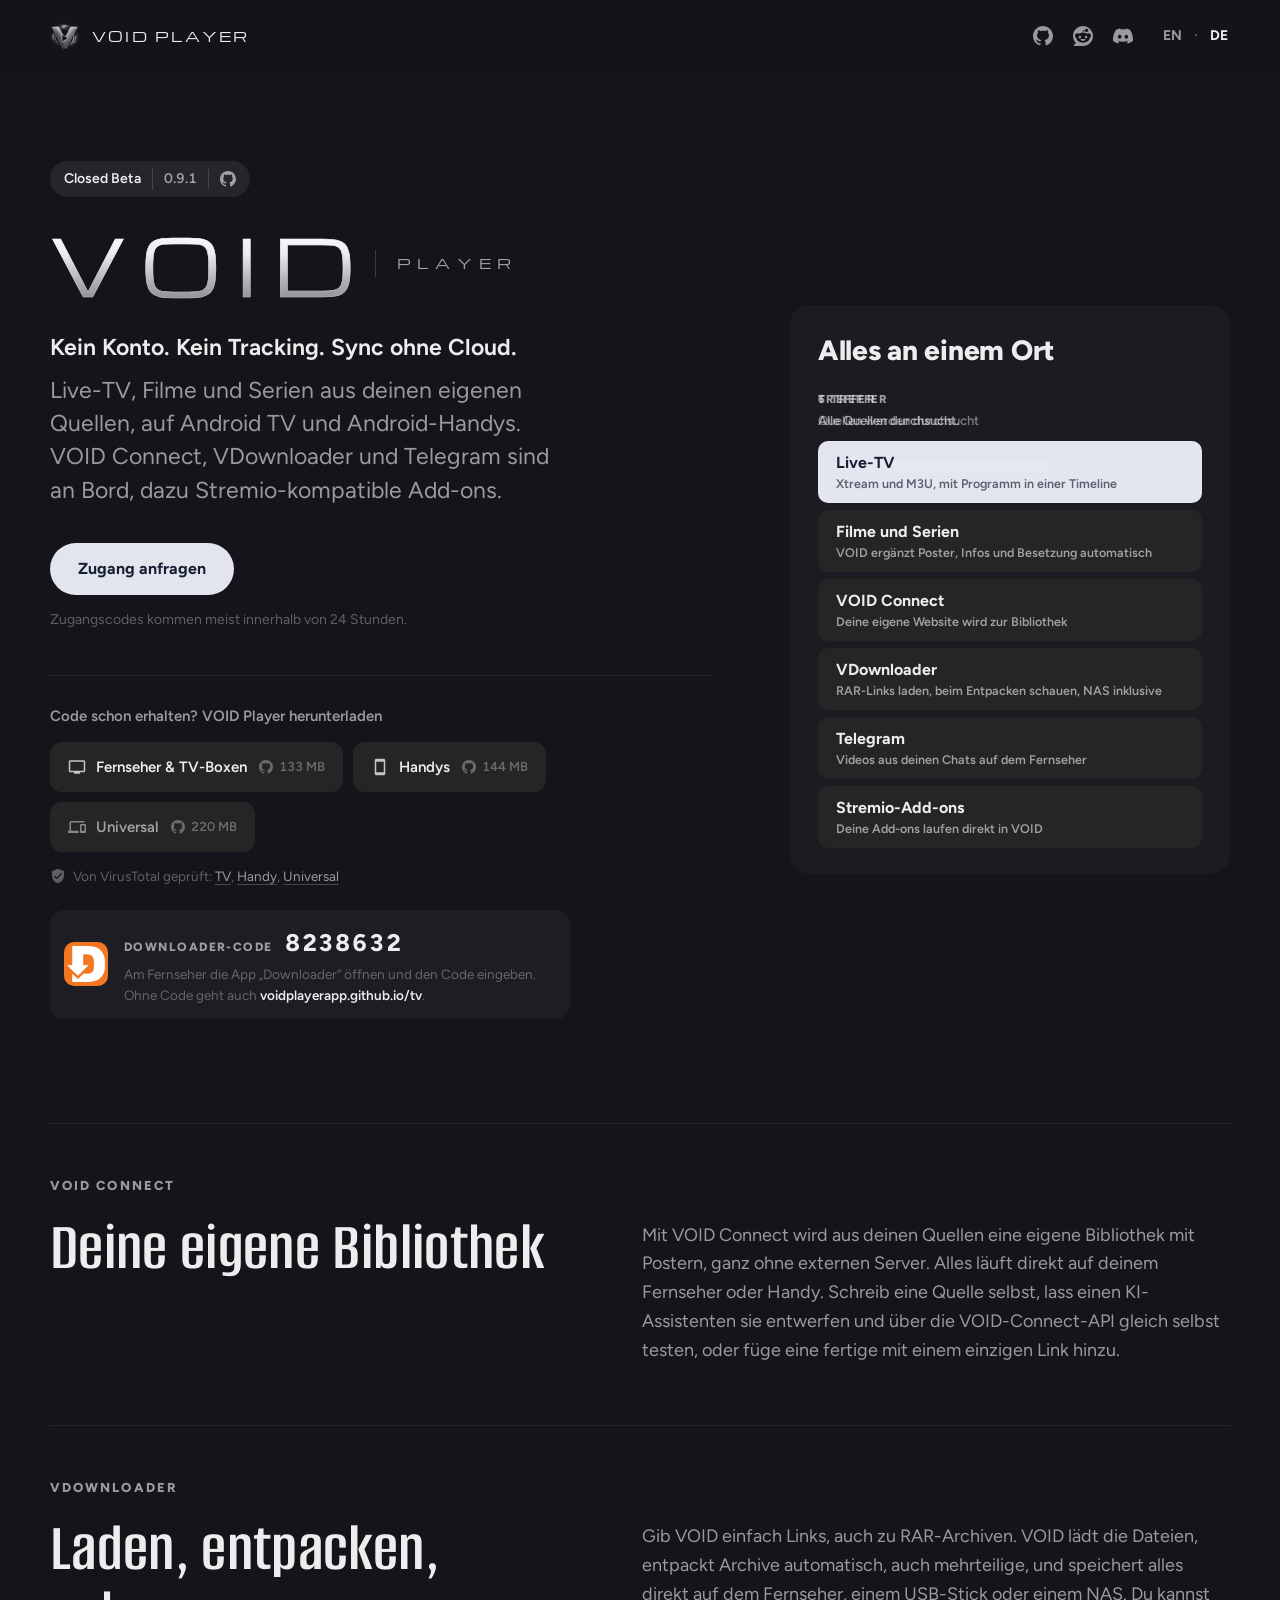
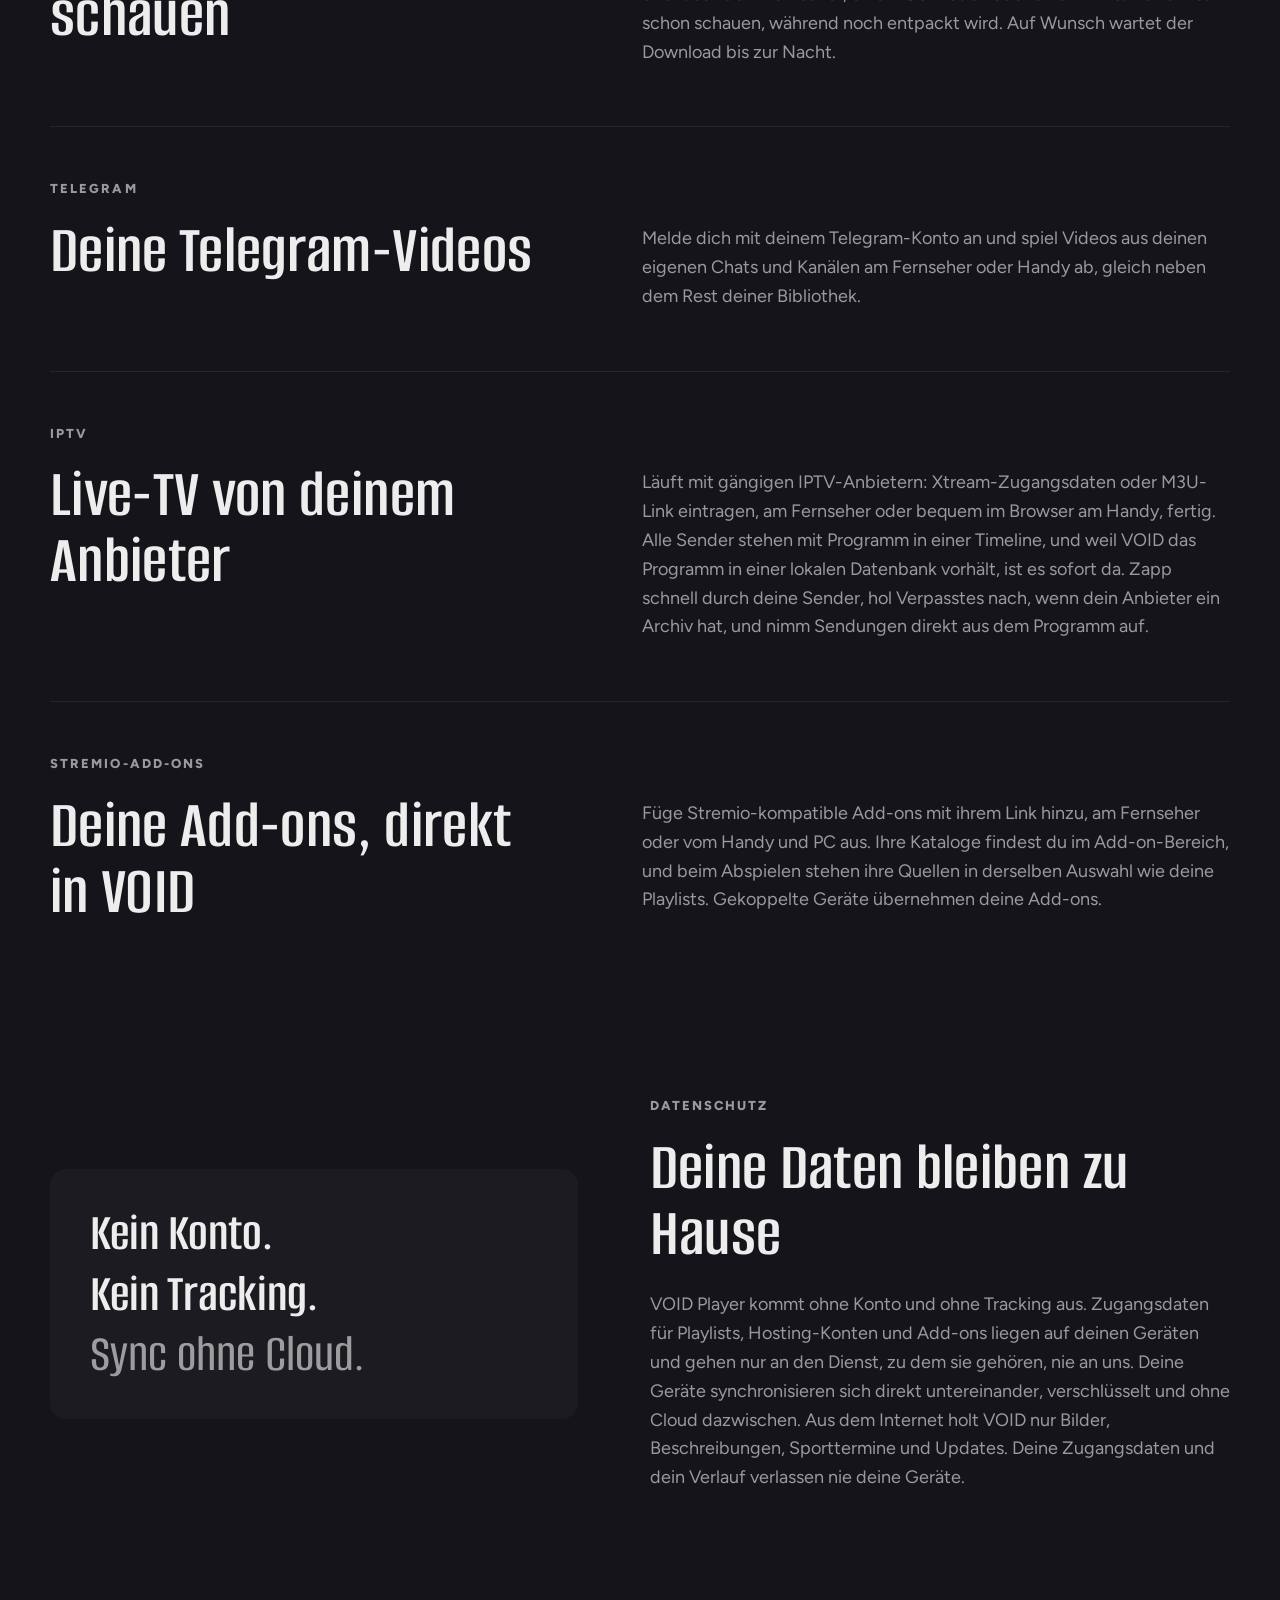
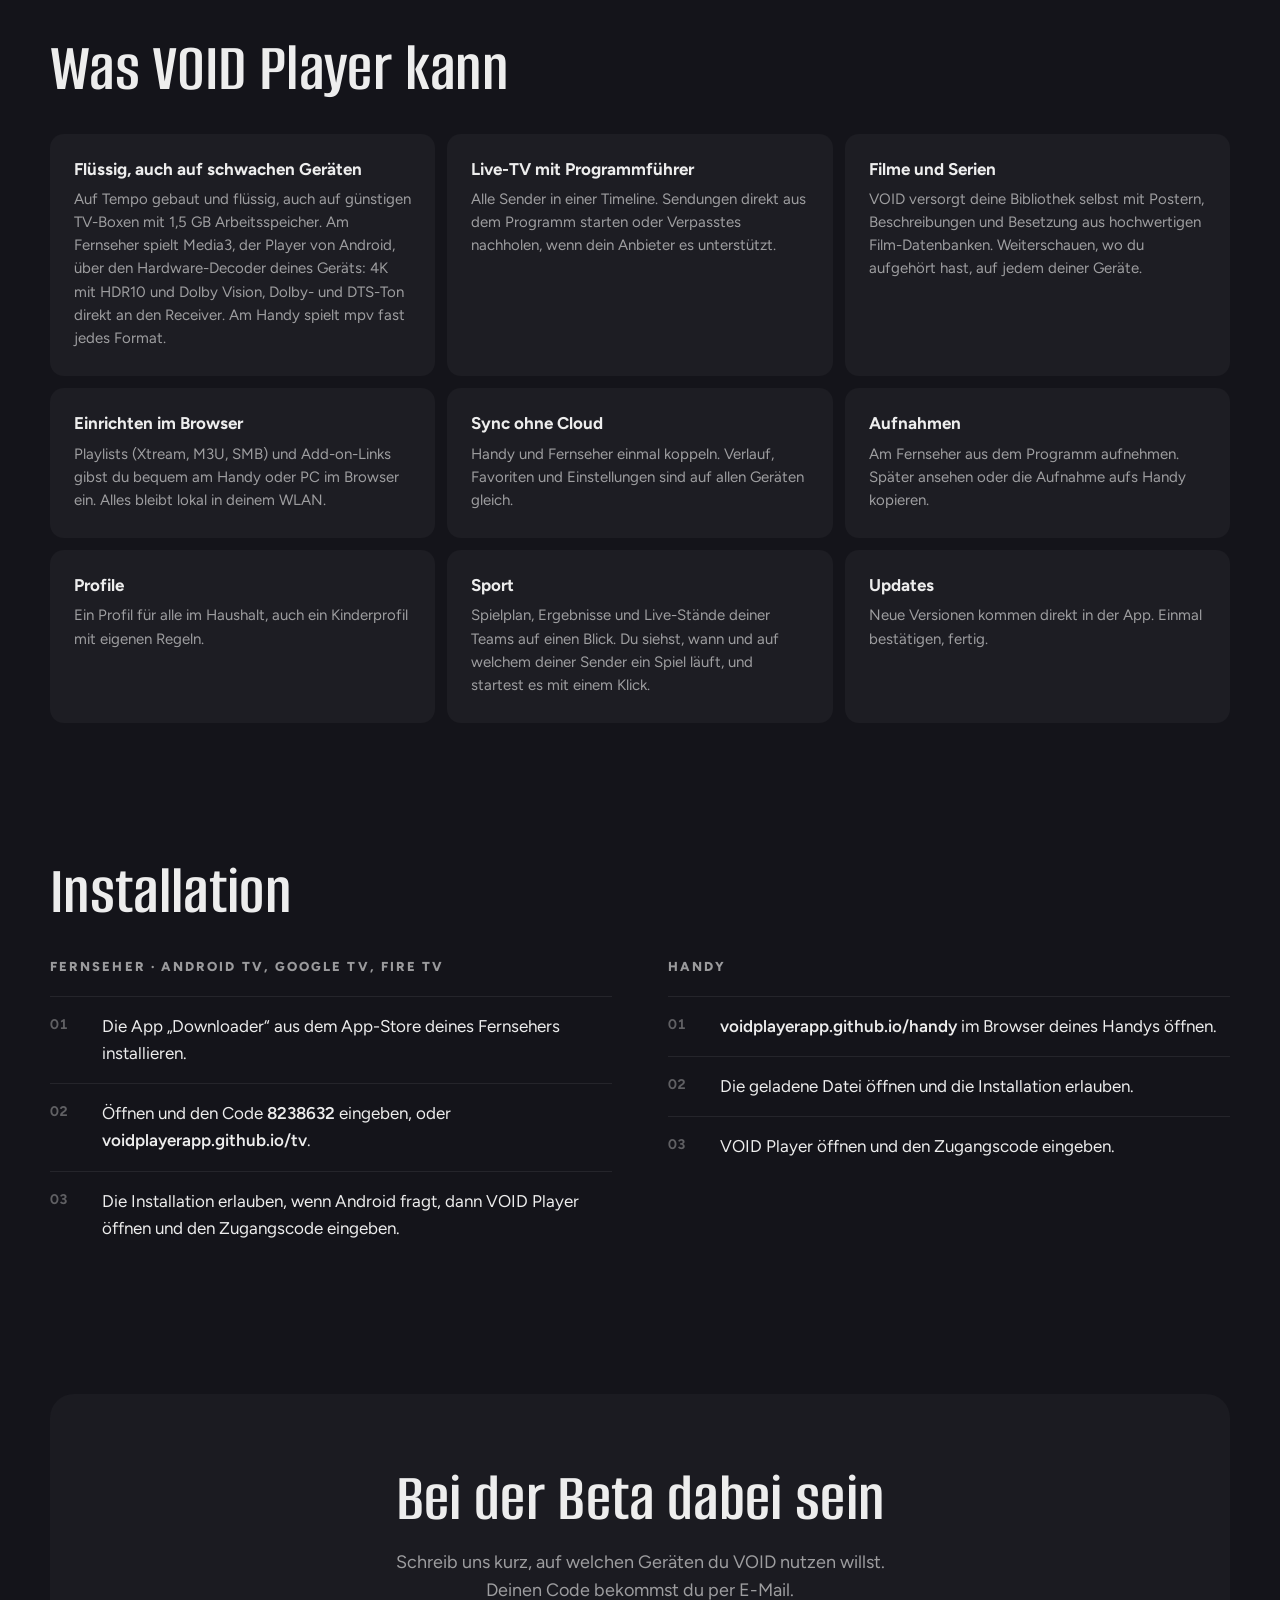
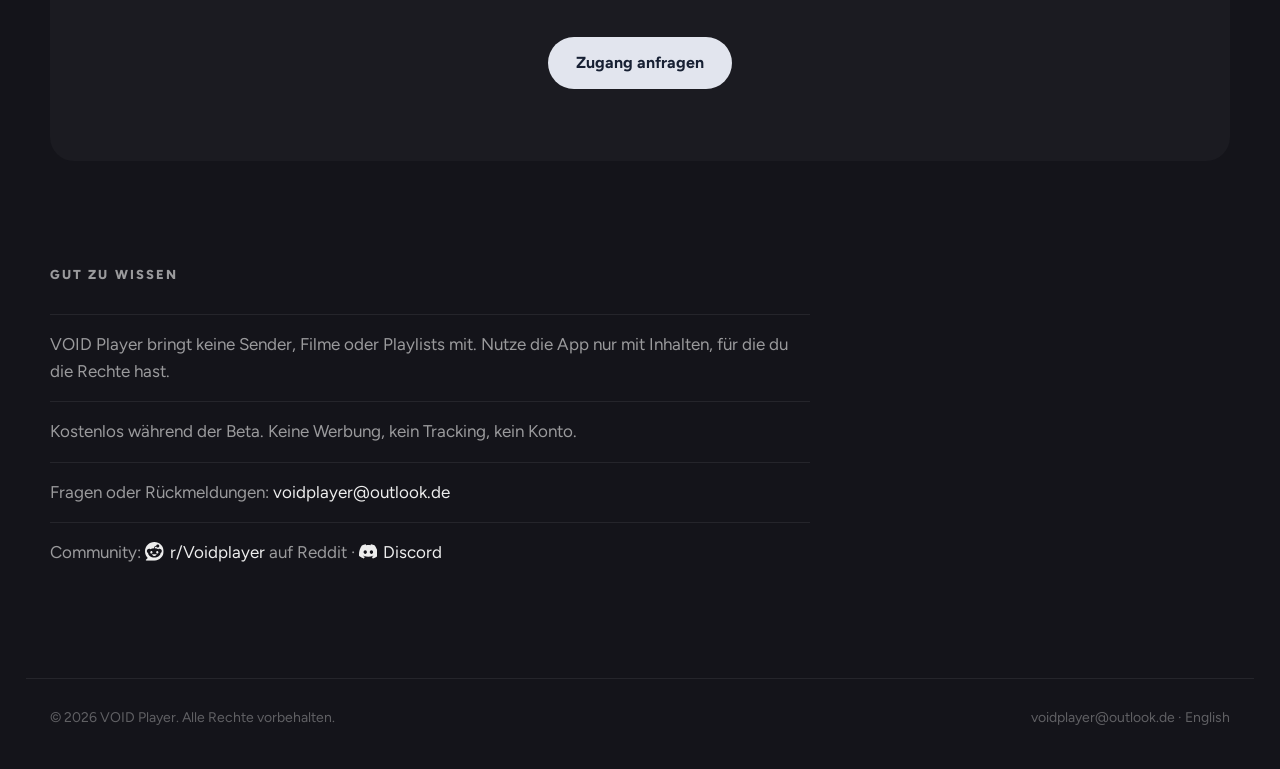
==== de/index.html @ d53fa0b3 "VOID Player 0.9.1" ====
<!doctype html>
<html lang="de">
<head>
  <meta charset="utf-8">
  <meta name="viewport" content="width=device-width, initial-scale=1">
  <title>VOID Player · Live-TV, Filme und Serien für Android TV und Handy</title>
  <meta name="description" content="Live-TV, Filme und Serien aus deinen eigenen Playlists. Eine App für Android TV und Android-Handys. Jetzt in der Closed Beta.">
  <meta name="theme-color" content="#14141a">
  <meta property="og:type" content="website">
  <meta property="og:title" content="VOID Player">
  <meta property="og:description" content="Live-TV, Filme und Serien aus deinen eigenen Playlists. Eine App für Android TV und Android-Handys.">
  <meta property="og:url" content="https://voidplayerapp.github.io/de/">
  <link rel="icon" type="image/png" sizes="32x32" href="../assets/img/favicon-32.png">
  <link rel="apple-touch-icon" href="../assets/img/apple-touch-icon.png">
  <link rel="alternate" hreflang="en" href="https://voidplayerapp.github.io/">
  <link rel="canonical" href="https://voidplayerapp.github.io/de/">
  <link rel="alternate" hreflang="de" href="https://voidplayerapp.github.io/de/">
  <link rel="alternate" hreflang="x-default" href="https://voidplayerapp.github.io/">
  <link rel="preload" href="../assets/fonts/Figtree-VariableFont_wght.ttf" as="font" type="font/ttf" crossorigin>
  <link rel="preload" href="../assets/fonts/Michroma-Regular.ttf" as="font" type="font/ttf" crossorigin>
  <link rel="stylesheet" href="../assets/site.css">
</head>
<body>
  <svg class="sprite" aria-hidden="true" focusable="false">
    <symbol id="icon-reddit" viewBox="0 0 24 24"><path d="M12 0C5.373 0 0 5.373 0 12c0 3.314 1.343 6.314 3.515 8.485l-2.286 2.286C.775 23.225 1.097 24 1.738 24H12c6.627 0 12-5.373 12-12S18.627 0 12 0Zm4.388 3.199c1.104 0 1.999.895 1.999 1.999 0 1.105-.895 2-1.999 2-.946 0-1.739-.657-1.947-1.539v.002c-1.147.162-2.032 1.15-2.032 2.341v.007c1.776.067 3.4.567 4.686 1.363.473-.363 1.064-.58 1.707-.58 1.547 0 2.802 1.254 2.802 2.802 0 1.117-.655 2.081-1.601 2.531-.088 3.256-3.637 5.876-7.997 5.876-4.361 0-7.905-2.617-7.998-5.87-.954-.447-1.614-1.415-1.614-2.538 0-1.548 1.255-2.802 2.803-2.802.645 0 1.239.218 1.712.585 1.275-.79 2.881-1.291 4.64-1.365v-.01c0-1.663 1.263-3.034 2.88-3.207.188-.911.993-1.595 1.959-1.595Zm-8.085 8.376c-.784 0-1.459.78-1.506 1.797-.047 1.016.64 1.429 1.426 1.429.786 0 1.371-.369 1.418-1.385.047-1.017-.553-1.841-1.338-1.841Zm7.406 0c-.786 0-1.385.824-1.338 1.841.047 1.017.634 1.385 1.418 1.385.785 0 1.473-.413 1.426-1.429-.046-1.017-.721-1.797-1.506-1.797Zm-3.703 4.013c-.974 0-1.907.048-2.77.135-.147.015-.241.168-.183.305.483 1.154 1.622 1.964 2.953 1.964 1.33 0 2.47-.81 2.953-1.964.057-.137-.037-.29-.184-.305-.863-.087-1.795-.135-2.769-.135Z"/></symbol>
    <symbol id="icon-discord" viewBox="0 0 24 24"><path d="M20.317 4.3698a19.7913 19.7913 0 00-4.8851-1.5152.0741.0741 0 00-.0785.0371c-.211.3753-.4447.8648-.6083 1.2495-1.8447-.2762-3.68-.2762-5.4868 0-.1636-.3933-.4058-.8742-.6177-1.2495a.077.077 0 00-.0785-.037 19.7363 19.7363 0 00-4.8852 1.515.0699.0699 0 00-.0321.0277C.5334 9.0458-.319 13.5799.0992 18.0578a.0824.0824 0 00.0312.0561c2.0528 1.5076 4.0413 2.4228 5.9929 3.0294a.0777.0777 0 00.0842-.0276c.4616-.6304.8731-1.2952 1.226-1.9942a.076.076 0 00-.0416-.1057c-.6528-.2476-1.2743-.5495-1.8722-.8923a.077.077 0 01-.0076-.1277c.1258-.0943.2517-.1923.3718-.2914a.0743.0743 0 01.0776-.0105c3.9278 1.7933 8.18 1.7933 12.0614 0a.0739.0739 0 01.0785.0095c.1202.099.246.1981.3728.2924a.077.077 0 01-.0066.1276 12.2986 12.2986 0 01-1.873.8914.0766.0766 0 00-.0407.1067c.3604.698.7719 1.3628 1.225 1.9932a.076.076 0 00.0842.0286c1.961-.6067 3.9495-1.5219 6.0023-3.0294a.077.077 0 00.0313-.0552c.5004-5.177-.8382-9.6739-3.5485-13.6604a.061.061 0 00-.0312-.0286zM8.02 15.3312c-1.1825 0-2.1569-1.0857-2.1569-2.419 0-1.3332.9555-2.4189 2.157-2.4189 1.2108 0 2.1757 1.0952 2.1568 2.419 0 1.3332-.9555 2.4189-2.1569 2.4189zm7.9748 0c-1.1825 0-2.1569-1.0857-2.1569-2.419 0-1.3332.9554-2.4189 2.1569-2.4189 1.2108 0 2.1757 1.0952 2.1568 2.419 0 1.3332-.946 2.4189-2.1568 2.4189Z"/></symbol>
    <symbol id="icon-github" viewBox="0 0 16 16"><path d="M6.766 11.328c-2.063-.25-3.516-1.734-3.516-3.656 0-.781.281-1.625.75-2.188-.203-.515-.172-1.609.063-2.062.625-.078 1.468.25 1.968.703.594-.187 1.219-.281 1.985-.281.765 0 1.39.094 1.953.265.484-.437 1.344-.765 1.969-.687.218.422.25 1.515.046 2.047.5.593.766 1.39.766 2.203 0 1.922-1.453 3.375-3.547 3.64.531.344.89 1.094.89 1.954v1.625c0 .468.391.734.86.547C13.781 14.359 16 11.53 16 8.03 16 3.61 12.406 0 7.984 0 3.563 0 0 3.61 0 8.031a7.88 7.88 0 0 0 5.172 7.422c.422.156.828-.125.828-.547v-1.25c-.219.094-.5.156-.75.156-1.031 0-1.64-.562-2.078-1.609-.172-.422-.36-.672-.719-.719-.187-.015-.25-.093-.25-.187 0-.188.313-.328.625-.328.453 0 .844.281 1.25.86.313.452.64.655 1.031.655s.641-.14 1-.5c.266-.265.47-.5.657-.656"/></symbol>
    <symbol id="icon-tv" viewBox="0 0 24 24"><path d="M21 3H3c-1.1 0-2 .9-2 2v12c0 1.1.9 2 2 2h5v2h8v-2h5c1.1 0 1.99-.9 1.99-2L23 5c0-1.1-.9-2-2-2zm0 14H3V5h18v12z"/></symbol>
    <symbol id="icon-phone" viewBox="0 0 24 24"><path d="M17 1.01 7 1c-1.1 0-2 .9-2 2v18c0 1.1.9 2 2 2h10c1.1 0 2-.9 2-2V3c0-1.1-.9-1.99-2-1.99zM17 19H7V5h10v14z"/></symbol>
    <symbol id="icon-devices" viewBox="0 0 24 24"><path d="M4 6h18V4H4c-1.1 0-2 .9-2 2v11H0v3h14v-3H4V6zm19 2h-6c-.55 0-1 .45-1 1v10c0 .55.45 1 1 1h6c.55 0 1-.45 1-1V9c0-.55-.45-1-1-1zm-1 9h-4v-7h4v7z"/></symbol>
    <symbol id="icon-verified" viewBox="0 0 24 24"><path d="M12 1 3 5v6c0 5.55 3.84 10.74 9 12 5.16-1.26 9-6.45 9-12V5l-9-4zm-2 16-4-4 1.41-1.41L10 14.17l6.59-6.59L18 9l-8 8z"/></symbol>
  </svg>
  <header class="topbar">
    <div class="top wrap">
      <a class="brand" href="./" aria-label="VOID Player">
        <img src="../assets/img/void-mark.png" alt="" width="30" height="27">
        <span class="wordmark">VOID Player</span>
      </a>
      <div class="top-end">
        <div class="social">
          <a href="https://github.com/voidplayerapp/void-player" title="VOID Player auf GitHub" aria-label="VOID Player auf GitHub"><svg class="icon" aria-hidden="true" focusable="false"><use href="#icon-github"/></svg></a>
          <a href="https://www.reddit.com/r/Voidplayer/" title="r/Voidplayer auf Reddit" aria-label="r/Voidplayer auf Reddit"><svg class="icon" aria-hidden="true" focusable="false"><use href="#icon-reddit"/></svg></a>
          <a href="https://discord.gg/7EcNAesKW" title="VOID Player auf Discord" aria-label="VOID Player auf Discord"><svg class="icon" aria-hidden="true" focusable="false"><use href="#icon-discord"/></svg></a>
        </div>
        <nav class="lang" aria-label="Sprache">
          <a href="../" hreflang="en" lang="en">EN</a>
          <span aria-hidden="true">·</span>
          <a href="./" aria-current="page">DE</a>
        </nav>
      </div>
    </div>
  </header>

  <main>
    <section class="hero wrap">
      <div class="hero-copy">
        <p class="status"><span>Closed Beta</span><span class="status-version">0.9.1</span><a class="status-source" href="https://github.com/voidplayerapp/void-player" title="VOID Player auf GitHub" aria-label="VOID Player auf GitHub"><svg class="icon" aria-hidden="true" focusable="false"><use href="#icon-github"/></svg></a></p>
        <h1 class="lockup"><span class="lockup-void">VOID</span><span class="lockup-player">Player</span></h1>
        <p class="claim">Kein Konto. Kein Tracking. Sync ohne Cloud.</p>
        <p class="lead">Live-TV, Filme und Serien aus deinen eigenen Quellen, auf Android TV und Android-Handys. VOID Connect, VDownloader und Telegram sind an Bord, dazu <span class="nowrap">Stremio-kompatible Add-ons</span>.</p>
        <div class="actions">
          <a class="btn btn-primary" href="mailto:voidplayer@outlook.de?subject=VOID%20Player%20Beta&amp;body=Hallo%2C%0A%0Aich%20m%C3%B6chte%20VOID%20Player%20ausprobieren.%0A%0AName%3A%20%0AGer%C3%A4te%20(Fernseher%20%2F%20Handy)%3A%20%0A">Zugang anfragen</a>
          <p class="note">Zugangscodes kommen meist innerhalb von 24 Stunden.</p>
        </div>
      </div>

      <div class="hero-demo">
        <div class="picker">
          <p class="pick-title">Alles an einem Ort</p>
          <div class="pick-status" aria-hidden="true">
            <p class="pick-heading"><span class="is-searching">Treffer</span><span class="is-done">6 Treffer</span></p>
            <p class="pick-detail"><span class="is-searching"><span class="shimmer">Quellen werden durchsucht</span></span><span class="is-done">Alle Quellen durchsucht.</span></p>
          </div>
          <nav class="pick-rows" aria-label="Highlights">
            <div class="pick-skeleton" aria-hidden="true"><i></i><i></i></div>
            <a class="pick-row" href="#iptv"><span class="pick-text"><span class="pick-name">Live-TV</span><span class="pick-source">Xtream und M3U, mit Programm in einer Timeline</span></span></a>
            <a class="pick-row" href="#features-title"><span class="pick-text"><span class="pick-name">Filme und Serien</span><span class="pick-source">VOID ergänzt Poster, Infos und Besetzung automatisch</span></span></a>
            <a class="pick-row" href="#connect"><span class="pick-text"><span class="pick-name">VOID Connect</span><span class="pick-source">Deine eigene Website wird zur Bibliothek</span></span></a>
            <a class="pick-row" href="#vdownloader"><span class="pick-text"><span class="pick-name">VDownloader</span><span class="pick-source">RAR-Links laden, beim Entpacken schauen, NAS inklusive</span></span></a>
            <a class="pick-row" href="#telegram"><span class="pick-text"><span class="pick-name">Telegram</span><span class="pick-source">Videos aus deinen Chats auf dem Fernseher</span></span></a>
            <a class="pick-row" href="#addons"><span class="pick-text"><span class="pick-name">Stremio-Add-ons</span><span class="pick-source">Deine Add-ons laufen direkt in VOID</span></span></a>
          </nav>
        </div>
      </div>

      <div class="downloads" id="download">
        <p class="downloads-title">Code schon erhalten? VOID Player herunterladen</p>
        <div class="download-row">
          <a class="dl" href="../tv/" aria-label="VOID Player für Fernseher und TV-Boxen von GitHub herunterladen" title="APK-Download über GitHub"><svg class="icon dl-icon" aria-hidden="true" focusable="false"><use href="#icon-tv"/></svg><span>Fernseher &amp; TV-Boxen</span><span class="size"><svg class="icon dl-source" aria-hidden="true" focusable="false"><use href="#icon-github"/></svg><span>133 MB</span></span></a>
          <a class="dl" href="../handy/" aria-label="VOID Player für Android-Handys von GitHub herunterladen" title="APK-Download über GitHub"><svg class="icon dl-icon" aria-hidden="true" focusable="false"><use href="#icon-phone"/></svg><span>Handys</span><span class="size"><svg class="icon dl-source" aria-hidden="true" focusable="false"><use href="#icon-github"/></svg><span>144 MB</span></span></a>
          <a class="dl dl-quiet" href="../universal/" aria-label="VOID Player für ARM-Geräte von GitHub herunterladen" title="APK-Download über GitHub"><svg class="icon dl-icon" aria-hidden="true" focusable="false"><use href="#icon-devices"/></svg><span>Universal</span><span class="size"><svg class="icon dl-source" aria-hidden="true" focusable="false"><use href="#icon-github"/></svg><span>220 MB</span></span></a>
        </div>
        <p class="vt"><svg class="icon vt-icon" aria-hidden="true" focusable="false"><use href="#icon-verified"/></svg><span>Von VirusTotal geprüft:</span> <a href="https://www.virustotal.com/gui/file/4369be408df0bf2d71298c66ff9a785bbb65d68636534a12876f0b03c51d10e9">TV</a>, <a href="https://www.virustotal.com/gui/file/2af36ff0ce894506cc75f662e152ea3c5c1d259c405e689803e8cb106aafff05">Handy</a>, <a href="https://www.virustotal.com/gui/file/80dda3a0fba3e22313e6f3fd7bd41bdfa0786c22afdf7bceeb732f3445876955">Universal</a></p>
        <div class="dl-code">
          <img class="dl-code-icon" src="../assets/img/downloader.png" alt="" width="44" height="44">
          <p class="dl-code-main"><span class="dl-code-label">Downloader-Code</span><span class="dl-code-number">8238632</span></p>
          <p class="dl-code-hint">Am Fernseher die App „Downloader“ öffnen und den Code eingeben. Ohne Code geht auch <code>voidplayerapp.github.io/tv</code>.</p>
        </div>
      </div>
    </section>

    <figure class="stage wrap" aria-label="VOID Player auf einem Fernseher und einem Handy">
      <div class="frame frame-tv"><!-- screenshot: TV home --></div>
      <div class="frame frame-phone"><!-- screenshot: phone --></div>
    </figure>

    <section class="showcase wrap" aria-label="An Bord">
      <article class="feature" id="connect" aria-labelledby="connect-title">
        <p class="overline">VOID Connect</p>
        <h2 id="connect-title">Deine eigene Bibliothek</h2>
        <p class="body">Mit VOID Connect wird aus deinen Quellen eine eigene Bibliothek mit Postern, ganz ohne externen Server. Alles läuft direkt auf deinem Fernseher oder Handy. Schreib eine Quelle selbst, lass einen KI-Assistenten sie entwerfen und über die VOID-Connect-API gleich selbst testen, oder füge eine fertige mit einem einzigen Link hinzu.</p>
        <div class="feature-visual"><!-- screenshot: VOID Connect --></div>
      </article>
      <article class="feature" id="vdownloader" aria-labelledby="vdl-title">
        <p class="overline">VDownloader</p>
        <h2 id="vdl-title">Laden, entpacken, schauen</h2>
        <p class="body">Gib VOID einfach Links, auch zu RAR-Archiven. VOID lädt die Dateien, entpackt Archive automatisch, auch mehrteilige, und speichert alles direkt auf dem Fernseher, einem USB-Stick oder einem NAS. Du kannst schon schauen, während noch entpackt wird. Auf Wunsch wartet der Download bis zur Nacht.</p>
        <div class="feature-visual"><!-- screenshot: VDownloader --></div>
      </article>
      <article class="feature" id="telegram" aria-labelledby="telegram-title">
        <p class="overline">Telegram</p>
        <h2 id="telegram-title">Deine Telegram-Videos</h2>
        <p class="body">Melde dich mit deinem Telegram-Konto an und spiel Videos aus deinen eigenen Chats und Kanälen am Fernseher oder Handy ab, gleich neben dem Rest deiner Bibliothek.</p>
        <div class="feature-visual"><!-- screenshot: Telegram --></div>
      </article>
      <article class="feature" id="iptv" aria-labelledby="iptv-title">
        <p class="overline">IPTV</p>
        <h2 id="iptv-title">Live-TV von deinem Anbieter</h2>
        <p class="body">Läuft mit gängigen IPTV-Anbietern: Xtream-Zugangsdaten oder M3U-Link eintragen, am Fernseher oder bequem im Browser am Handy, fertig. Alle Sender stehen mit Programm in einer Timeline, und weil VOID das Programm in einer lokalen Datenbank vorhält, ist es sofort da. Zapp schnell durch deine Sender, hol Verpasstes nach, wenn dein Anbieter ein Archiv hat, und nimm Sendungen direkt aus dem Programm auf.</p>
        <div class="feature-visual"><!-- screenshot: Live-TV --></div>
      </article>
      <article class="feature" id="addons" aria-labelledby="addons-title">
        <p class="overline">Stremio-Add-ons</p>
        <h2 id="addons-title">Deine Add-ons, direkt in VOID</h2>
        <p class="body">Füge Stremio-kompatible Add-ons mit ihrem Link hinzu, am Fernseher oder vom Handy und PC aus. Ihre Kataloge findest du im Add-on-Bereich, und beim Abspielen stehen ihre Quellen in derselben Auswahl wie deine Playlists. Gekoppelte Geräte übernehmen deine Add-ons.</p>
        <div class="feature-visual"><!-- screenshot: Add-ons --></div>
      </article>
    </section>

    <section class="spot spot-flip wrap" aria-labelledby="privacy-title">
      <div class="spot-text">
        <p class="overline">Datenschutz</p>
        <h2 id="privacy-title">Deine Daten bleiben zu Hause</h2>
        <p class="body">VOID Player kommt ohne Konto und ohne Tracking aus. Zugangsdaten für Playlists, Hosting-Konten und Add-ons liegen auf deinen Geräten und gehen nur an den Dienst, zu dem sie gehören, nie an uns. Deine Geräte synchronisieren sich direkt untereinander, verschlüsselt und ohne Cloud dazwischen. Aus dem Internet holt VOID nur Bilder, Beschreibungen, Sporttermine und Updates. Deine Zugangsdaten und dein Verlauf verlassen nie deine Geräte.</p>
      </div>
      <ul class="promise">
        <li><strong>Kein Konto.</strong></li>
        <li><strong>Kein Tracking.</strong></li>
        <li>Sync ohne Cloud.</li>
      </ul>
    </section>

    <section class="features wrap" aria-labelledby="features-title">
      <h2 class="section-title" id="features-title">Was VOID Player kann</h2>
      <div class="grid">
        <article class="tile"><h3>Flüssig, auch auf schwachen Geräten</h3><p>Auf Tempo gebaut und flüssig, auch auf günstigen TV-Boxen mit 1,5 GB Arbeitsspeicher. Am Fernseher spielt Media3, der Player von Android, über den Hardware-Decoder deines Geräts: 4K mit HDR10 und Dolby Vision, Dolby- und DTS-Ton direkt an den Receiver. Am Handy spielt mpv fast jedes Format.</p></article>
        <article class="tile"><h3>Live-TV mit Programmführer</h3><p>Alle Sender in einer Timeline. Sendungen direkt aus dem Programm starten oder Verpasstes nachholen, wenn dein Anbieter es unterstützt.</p></article>
        <article class="tile"><h3>Filme und Serien</h3><p>VOID versorgt deine Bibliothek selbst mit Postern, Beschreibungen und Besetzung aus hochwertigen Film-Datenbanken. Weiterschauen, wo du aufgehört hast, auf jedem deiner Geräte.</p></article>
        <article class="tile"><h3>Einrichten im Browser</h3><p>Playlists (Xtream, M3U, SMB) und Add-on-Links gibst du bequem am Handy oder PC im Browser ein. Alles bleibt lokal in deinem WLAN.</p></article>
        <article class="tile"><h3>Sync ohne Cloud</h3><p>Handy und Fernseher einmal koppeln. Verlauf, Favoriten und Einstellungen sind auf allen Geräten gleich.</p></article>
        <article class="tile"><h3>Aufnahmen</h3><p>Am Fernseher aus dem Programm aufnehmen. Später ansehen oder die Aufnahme aufs Handy kopieren.</p></article>
        <article class="tile"><h3>Profile</h3><p>Ein Profil für alle im Haushalt, auch ein Kinderprofil mit eigenen Regeln.</p></article>
        <article class="tile"><h3>Sport</h3><p>Spielplan, Ergebnisse und Live-Stände deiner Teams auf einen Blick. Du siehst, wann und auf welchem deiner Sender ein Spiel läuft, und startest es mit einem Klick.</p></article>
        <article class="tile"><h3>Updates</h3><p>Neue Versionen kommen direkt in der App. Einmal bestätigen, fertig.</p></article>
      </div>
    </section>

    <section class="install wrap" aria-labelledby="install-title">
      <h2 class="section-title" id="install-title">Installation</h2>
      <div class="install-cols">
        <div>
          <h3>Fernseher · Android TV, Google TV, Fire TV</h3>
          <ol class="steps">
            <li>Die App „Downloader“ aus dem App-Store deines Fernsehers installieren.</li>
            <li>Öffnen und den Code <code>8238632</code> eingeben, oder <code>voidplayerapp.github.io/tv</code>.</li>
            <li>Die Installation erlauben, wenn Android fragt, dann VOID Player öffnen und den Zugangscode eingeben.</li>
          </ol>
        </div>
        <div>
          <h3>Handy</h3>
          <ol class="steps">
            <li><code>voidplayerapp.github.io/handy</code> im Browser deines Handys öffnen.</li>
            <li>Die geladene Datei öffnen und die Installation erlauben.</li>
            <li>VOID Player öffnen und den Zugangscode eingeben.</li>
          </ol>
        </div>
      </div>
    </section>

    <section class="join wrap" aria-labelledby="join-title">
      <div class="join-inner">
        <h2 class="section-title" id="join-title">Bei der Beta dabei sein</h2>
        <p class="body">Schreib uns kurz, auf welchen Geräten du VOID nutzen willst. Deinen Code bekommst du per E-Mail.</p>
        <a class="btn btn-primary" href="mailto:voidplayer@outlook.de?subject=VOID%20Player%20Beta&amp;body=Hallo%2C%0A%0Aich%20m%C3%B6chte%20VOID%20Player%20ausprobieren.%0A%0AName%3A%20%0AGer%C3%A4te%20(Fernseher%20%2F%20Handy)%3A%20%0A">Zugang anfragen</a>
      </div>
    </section>

    <section class="facts wrap" aria-labelledby="facts-title">
      <p class="overline" id="facts-title">Gut zu wissen</p>
      <ul>
        <li>VOID Player bringt keine Sender, Filme oder Playlists mit. Nutze die App nur mit Inhalten, für die du die Rechte hast.</li>
        <li>Kostenlos während der Beta. Keine Werbung, kein Tracking, kein Konto.</li>
        <li>Fragen oder Rückmeldungen: <a href="mailto:voidplayer@outlook.de">voidplayer@outlook.de</a></li>
        <li class="community">Community: <a href="https://www.reddit.com/r/Voidplayer/"><svg class="icon" aria-hidden="true" focusable="false"><use href="#icon-reddit"/></svg>r/Voidplayer</a> auf Reddit · <a href="https://discord.gg/7EcNAesKW"><svg class="icon" aria-hidden="true" focusable="false"><use href="#icon-discord"/></svg>Discord</a></li>
      </ul>
    </section>
  </main>

  <footer class="foot wrap">
    <span>© 2026 VOID Player. Alle Rechte vorbehalten.</span>
    <span><a href="mailto:voidplayer@outlook.de">voidplayer@outlook.de</a> · <a href="../" hreflang="en" lang="en">English</a></span>
  </footer>
</body>
</html>
---- assets/site.css ----
@font-face {
  font-family: "Figtree";
  src: url("fonts/Figtree-VariableFont_wght.ttf") format("truetype");
  font-weight: 300 900;
  font-display: swap;
}
@font-face {
  font-family: "Michroma";
  src: url("fonts/Michroma-Regular.ttf") format("truetype");
  font-weight: 400;
  font-display: swap;
}
@font-face {
  font-family: "Alumni Sans";
  src: url("fonts/AlumniSans-VariableFont_wght.ttf") format("truetype");
  font-weight: 100 900;
  font-display: swap;
}

/* Colors are the app's (lib/theme/void_palette.dart): background, rows on skeletonBlock, the white focus
   pill with its navy text, hairlines at 8 % and the green status dot. */
:root {
  --bg: #14141a;
  --row: #252526;
  --tile: rgba(237, 237, 237, 0.04);
  --frame: #1b1b21;
  --text: #ededed;
  --text-2: rgba(237, 237, 237, 0.62);
  --text-3: rgba(237, 237, 237, 0.35);
  --hairline: rgba(237, 237, 237, 0.08);
  --pill: rgba(243, 247, 255, 0.92);
  --pill-hover: #f3f7ff;
  --pill-text: #172033;
  --status: #22c55e;
  --ease: cubic-bezier(0.25, 0.46, 0.45, 0.94);
  --radius: 14px;
  --wrap: 1180px;
  --gutter: 24px;
  --header: 72px;
}

*,
*::before,
*::after {
  box-sizing: border-box;
}

html {
  -webkit-text-size-adjust: 100%;
  background: var(--bg);
  scroll-padding-top: calc(var(--header) + 16px);
}

@media (prefers-reduced-motion: no-preference) {
  html {
    scroll-behavior: smooth;
  }
}

body {
  margin: 0;
  background: var(--bg);
  color: var(--text);
  font-family: "Figtree", system-ui, -apple-system, "Segoe UI", sans-serif;
  font-size: 17px;
  line-height: 1.6;
  -webkit-font-smoothing: antialiased;
  text-rendering: optimizeLegibility;
}

img {
  display: block;
  max-width: 100%;
  height: auto;
}

a {
  color: inherit;
  text-decoration: none;
}

a:focus-visible {
  outline: 2px solid var(--pill);
  outline-offset: 3px;
  border-radius: 8px;
}

code {
  font-family: inherit;
  font-weight: 600;
  color: var(--text);
}

.wrap {
  width: 100%;
  max-width: calc(var(--wrap) + 2 * var(--gutter));
  margin: 0 auto;
  padding: 0 var(--gutter);
}

.overline {
  margin: 0 0 18px;
  font-size: 13px;
  font-weight: 800;
  letter-spacing: 0.16em;
  text-transform: uppercase;
  color: var(--text-2);
}

/* Header */

.topbar {
  position: sticky;
  top: 0;
  z-index: 10;
  background: rgba(20, 20, 26, 0.88);
  -webkit-backdrop-filter: saturate(140%) blur(20px);
  backdrop-filter: saturate(140%) blur(20px);
  border-bottom: 1px solid transparent;
}

/* The hairline under the header appears once the page scrolls, where the browser has scroll timelines. */
@supports (animation-timeline: scroll()) {
  .topbar {
    animation: topbar-edge linear both;
    animation-timeline: scroll();
    animation-range: 0 96px;
  }
}

@keyframes topbar-edge {
  to {
    border-bottom-color: var(--hairline);
  }
}

.top {
  display: flex;
  align-items: center;
  justify-content: space-between;
  height: var(--header);
}

.brand {
  display: inline-flex;
  align-items: center;
  gap: 12px;
}

.brand img {
  width: 30px;
}

/* The wordmark follows the logo: wide, light capitals (Michroma is the closest free face). */
.wordmark {
  font-family: "Michroma", "Figtree", sans-serif;
  font-size: 14px;
  font-weight: 400;
  letter-spacing: 0.16em;
  text-transform: uppercase;
}

.lang {
  display: flex;
  align-items: center;
  gap: 10px;
  font-size: 14px;
  font-weight: 700;
  color: var(--text-3);
}

.lang a {
  color: var(--text-2);
  padding: 4px 2px;
}

.lang a[aria-current="page"] {
  color: var(--text);
}

.lang a:hover {
  color: var(--text);
}

.top-end {
  display: flex;
  align-items: center;
  gap: 24px;
}

.social {
  display: flex;
  align-items: center;
  gap: 12px;
}

.social a,
.social .soon {
  display: inline-flex;
  padding: 4px;
}

.social .icon {
  width: 20px;
  height: 20px;
}

.social a {
  color: var(--text-2);
  transition: color 150ms ease;
}

.social a:hover {
  color: var(--text);
}

/* Discord: the logo is already there, the link follows once the server exists. */
.soon {
  color: var(--text-3);
  cursor: default;
}

/* Icons */

.sprite {
  position: absolute;
  width: 0;
  height: 0;
  overflow: hidden;
}

.icon {
  display: inline-block;
  width: 1.1em;
  height: 1.1em;
  fill: currentColor;
  vertical-align: -0.2em;
}

.community a,
.community .soon {
  white-space: nowrap;
}

.community .icon {
  margin-right: 0.35em;
}

/* Hero */

.hero {
  display: grid;
  grid-template-columns: minmax(0, 1fr) minmax(0, 440px);
  grid-template-areas:
    "copy demo"
    "downloads demo";
  column-gap: 80px;
  padding-top: 88px;
  padding-bottom: 104px;
}

.hero-copy {
  grid-area: copy;
}

.hero-demo {
  grid-area: demo;
  align-self: center;
}

.status {
  display: inline-flex;
  align-items: center;
  gap: 0;
  margin: 0 0 28px;
  padding: 7px 14px;
  border-radius: 999px;
  background: rgba(237, 237, 237, 0.08);
  font-size: 14px;
  font-weight: 600;
  color: var(--text-2);
}

.status > span:first-child {
  color: var(--text);
}

.status-version {
  margin-left: 11px;
  padding-left: 11px;
  border-left: 1px solid rgba(237, 237, 237, 0.16);
  font-variant-numeric: tabular-nums;
}

.status-source {
  display: inline-flex;
  align-items: center;
  margin-left: 11px;
  padding: 2px 0 2px 11px;
  border-left: 1px solid rgba(237, 237, 237, 0.16);
  transition: color 150ms ease;
}

.status-source .icon {
  width: 16px;
  height: 16px;
}

.status-source:hover,
.status-source:focus-visible {
  color: var(--text);
}

h1 {
  margin: 0;
  font-family: "Alumni Sans", "Figtree", sans-serif;
  font-weight: 600;
  font-size: clamp(80px, 11vw, 164px);
  line-height: 0.86;
  letter-spacing: 0.005em;
}

/* The title as a brand mark (user 29.10., variant D2): VOID large in the logo's silver, PLAYER small and
   spaced beside it behind a hairline. */
.lockup {
  display: flex;
  align-items: center;
  gap: clamp(12px, 1.6vw, 22px);
  margin: 0;
  font-family: "Michroma", "Figtree", sans-serif;
  font-weight: 400;
  line-height: 1;
  white-space: nowrap;
}

.lockup-void {
  margin-right: -0.2em;
  font-size: clamp(44px, 6vw, 76px);
  letter-spacing: 0.2em;
  color: #e6e6e9;
}

@supports ((-webkit-background-clip: text) or (background-clip: text)) {
  .lockup-void {
    color: transparent;
    background: linear-gradient(180deg, #ffffff 0%, #ececef 38%, #b3b3b9 72%, #8d8d94 100%);
    -webkit-background-clip: text;
    background-clip: text;
    -webkit-text-stroke: 0.6px rgba(255, 255, 255, 0.35);
  }
}

.lockup-player {
  padding-left: clamp(12px, 1.6vw, 22px);
  border-left: 1px solid rgba(237, 237, 237, 0.18);
  font-size: clamp(10.5px, 0.55vw + 7px, 15px);
  letter-spacing: 0.48em;
  line-height: 1.9;
  text-transform: uppercase;
  color: #a3a3a9;
}

.claim {
  max-width: 34ch;
  margin: 30px 0 0;
  font-size: clamp(19px, 2.2vw, 23px);
  font-weight: 650;
  line-height: 1.4;
  color: var(--text);
}

.lead {
  max-width: 34ch;
  margin: 10px 0 0;
  font-size: clamp(19px, 2.2vw, 23px);
  line-height: 1.45;
  color: var(--text-2);
}

.nowrap {
  white-space: nowrap;
}

.actions {
  margin-top: 36px;
}

.btn {
  display: inline-flex;
  align-items: center;
  justify-content: center;
  min-height: 52px;
  padding: 0 28px;
  border-radius: 999px;
  font-size: 16px;
  font-weight: 700;
  transition: background-color 280ms var(--ease);
}

.btn-primary {
  background: var(--pill);
  color: var(--pill-text);
}

.btn-primary:hover {
  background: var(--pill-hover);
}

.note {
  margin: 14px 0 0;
  font-size: 14px;
  color: var(--text-3);
}

.downloads {
  grid-area: downloads;
  margin-top: 44px;
  padding-top: 28px;
  border-top: 1px solid var(--hairline);
}

.downloads-title {
  margin: 0 0 14px;
  font-size: 15px;
  font-weight: 600;
  color: var(--text-2);
}

.download-row {
  display: flex;
  flex-wrap: wrap;
  gap: 10px;
}

/* Download buttons behave like the app's hero buttons: dark at rest, the white focus pill on hover and focus. */
.dl {
  display: inline-flex;
  align-items: center;
  gap: 12px;
  padding: 13px 18px;
  border-radius: 12px;
  background: var(--row);
  font-size: 15px;
  font-weight: 600;
  transition: background-color 280ms var(--ease), color 280ms var(--ease);
}

.dl-icon {
  width: 18px;
  height: 18px;
  margin-right: -2px;
  vertical-align: 0;
  opacity: 0.8;
}

.dl-source {
  width: 14px;
  height: 14px;
  flex: none;
}

.dl .size {
  display: inline-flex;
  align-items: center;
  gap: 6px;
  flex-shrink: 0;
  white-space: nowrap;
  margin-left: auto;
  font-size: 13px;
  font-weight: 600;
  font-variant-numeric: tabular-nums;
  color: var(--text-3);
  transition: color 280ms var(--ease);
}

.dl-quiet {
  color: var(--text-2);
}

.dl:hover,
.dl:focus-visible {
  background: var(--pill);
  color: var(--pill-text);
  outline: none;
}

.dl:hover .size,
.dl:focus-visible .size {
  color: rgba(23, 32, 51, 0.62);
}

/* A quiet line: the reports of the three files at VirusTotal. */
.vt {
  margin: 14px 0 0;
  font-size: 13.5px;
  color: var(--text-3);
}

.vt-icon {
  width: 16px;
  height: 16px;
  margin-right: 7px;
  vertical-align: -3px;
}

.vt a {
  color: var(--text-2);
  text-decoration: underline;
  text-decoration-color: rgba(237, 237, 237, 0.24);
  text-underline-offset: 3px;
}

.vt a:hover {
  color: var(--text);
}

/* Downloader code for TVs, with the Downloader app's own icon so people know which app is meant. */
.dl-code {
  display: grid;
  grid-template-columns: 44px minmax(0, 1fr);
  column-gap: 16px;
  align-items: center;
  max-width: 520px;
  margin-top: 22px;
  padding: 14px 18px 14px 14px;
  border-radius: 14px;
  background: var(--tile);
}

.dl-code-icon {
  grid-row: 1 / span 2;
  width: 44px;
  height: 44px;
  border-radius: 10px;
}

.dl-code-main {
  display: flex;
  flex-wrap: wrap;
  align-items: baseline;
  gap: 2px 12px;
  margin: 0;
}

.dl-code-label {
  font-size: 12px;
  font-weight: 800;
  letter-spacing: 0.12em;
  text-transform: uppercase;
  color: var(--text-2);
}

.dl-code-number {
  font-size: 24px;
  font-weight: 750;
  letter-spacing: 0.08em;
  font-variant-numeric: tabular-nums;
  color: var(--text);
}

.dl-code-hint {
  margin: 2px 0 0;
  font-size: 13.5px;
  line-height: 1.5;
  color: var(--text-3);
}

/* Next to the title: the TV source picker. The status line shimmers while your sources are searched (base
   45 %, a soft band of full white, 1.6 s travel and 0.5 s rest, as in the app), six highlights pop in one by one as results,
   the status turns to "all searched", and after a while the scene starts again (18 s; a new row every 1.1 s, so each can be read).
   It pauses under the pointer; with reduced motion it shows the finished results. */
.picker {
  padding: 30px 28px 26px;
  border-radius: 20px;
  background: var(--frame);
}

.pick-title {
  margin: 0;
  font-size: 28px;
  font-weight: 800;
  line-height: 1.1;
  letter-spacing: -0.01em;
}

.pick-status {
  margin: 24px 0 12px;
}

.pick-heading,
.pick-detail {
  display: grid;
  margin: 0;
}

.pick-heading > *,
.pick-detail > * {
  grid-area: 1 / 1;
}

.pick-heading {
  font-size: 11.5px;
  font-weight: 800;
  letter-spacing: 0.11em;
  text-transform: uppercase;
  color: var(--text-2);
}

.pick-detail {
  margin-top: 4px;
  font-size: 13px;
  font-weight: 600;
  line-height: 1.3;
  color: var(--text-2);
}

.shimmer {
  display: inline-block;
  color: transparent;
  background-image: linear-gradient(90deg,
    rgba(237, 237, 237, 0.45) 43.33%,
    rgba(237, 237, 237, 0.59) 45.56%,
    rgba(237, 237, 237, 0.86) 47.78%,
    #ededed 50%,
    rgba(237, 237, 237, 0.86) 52.22%,
    rgba(237, 237, 237, 0.59) 54.44%,
    rgba(237, 237, 237, 0.45) 56.67%);
  background-size: 300% 100%;
  background-position: 0% 0;
  -webkit-background-clip: text;
  background-clip: text;
}

.pick-rows {
  display: grid;
  gap: 7px;
}

.pick-row,
.pick-skeleton {
  display: flex;
  align-items: center;
  min-height: 62px;
  padding: 10px 18px;
  border-radius: 10px;
  background: rgba(39, 39, 39, 0.92);
}

.pick-skeleton {
  grid-area: 1 / 1;
  flex-direction: column;
  align-items: flex-start;
  justify-content: center;
  gap: 9px;
  background: rgba(39, 39, 39, 0.79);
}

.pick-skeleton i {
  display: block;
  width: 62%;
  height: 9px;
  border-radius: 6px;
  background: rgba(237, 237, 237, 0.11);
}

.pick-skeleton i + i {
  width: 36%;
  height: 7px;
  background: rgba(237, 237, 237, 0.07);
}

.pick-row:nth-child(2) {
  grid-area: 1 / 1;
  background: var(--pill);
  color: var(--pill-text);
}

.pick-text {
  display: grid;
  flex: 1;
  min-width: 0;
  gap: 5px;
}

.pick-name {
  overflow: hidden;
  font-size: 16px;
  font-weight: 700;
  line-height: 1.1;
  white-space: nowrap;
  text-overflow: ellipsis;
}

.pick-source {
  overflow: hidden;
  font-size: 12.5px;
  font-weight: 600;
  line-height: 1.1;
  white-space: nowrap;
  text-overflow: ellipsis;
  color: var(--text-2);
}

.pick-quality {
  flex: none;
  margin-left: 16px;
  padding: 5px 11px;
  border-radius: 20px;
  background: rgba(237, 237, 237, 0.08);
  font-size: 11px;
  font-weight: 800;
}

.pick-row:nth-child(2) .pick-source {
  color: rgba(23, 32, 51, 0.68);
}

.pick-row:nth-child(2) .pick-quality {
  background: rgba(23, 32, 51, 0.1);
}

/* Picker rows jump to their section (User 29.10.): the pill follows the pointer or the keyboard focus, like the
   focus on the TV; the first row keeps it while nothing else is pointed at. */
a.pick-row {
  color: var(--text);
  text-decoration: none;
  cursor: pointer;
  transition: background-color 180ms var(--ease), color 180ms var(--ease);
}

a.pick-row:focus-visible {
  outline: none;
}

.pick-rows:hover .pick-row:not(:hover),
.pick-rows:focus-within .pick-row:not(:focus-visible) {
  background: rgba(39, 39, 39, 0.92);
  color: var(--text);
}

.pick-rows:hover .pick-row:not(:hover) .pick-source,
.pick-rows:focus-within .pick-row:not(:focus-visible) .pick-source {
  color: var(--text-2);
}

.pick-rows .pick-row:hover,
.pick-rows .pick-row:focus-visible {
  background: var(--pill);
  color: var(--pill-text);
}

.pick-rows .pick-row:hover .pick-source,
.pick-rows .pick-row:focus-visible .pick-source {
  color: rgba(23, 32, 51, 0.68);
}

/* A row reached with the keyboard is always visible, whatever the loop shows. */
.pick-row:focus-visible {
  opacity: 1 !important;
  transform: none !important;
}

@media (prefers-reduced-motion: no-preference) {
  .shimmer {
    animation: pick-shimmer 2.1s linear infinite;
  }

  .is-searching {
    animation: pick-searching 18s var(--ease) infinite;
  }

  .is-done {
    animation: pick-done 18s var(--ease) infinite;
  }

  .pick-skeleton {
    animation: pick-skeleton 18s var(--ease) infinite;
  }

  .pick-row:nth-child(2) {
    animation: pick-row-1 18s var(--ease) infinite;
  }

  .pick-row:nth-child(3) {
    animation: pick-row-2 18s var(--ease) infinite;
  }

  .pick-row:nth-child(4) {
    animation: pick-row-3 18s var(--ease) infinite;
  }

  .pick-row:nth-child(5) {
    animation: pick-row-4 18s var(--ease) infinite;
  }

  .pick-row:nth-child(6) {
    animation: pick-row-5 18s var(--ease) infinite;
  }

  .pick-row:nth-child(7) {
    animation: pick-row-6 18s var(--ease) infinite;
  }

  .hero-demo:hover *,
  .hero-demo:focus-within * {
    animation-play-state: paused;
  }
}

@media (prefers-reduced-motion: reduce) {
  .is-searching,
  .pick-skeleton {
    opacity: 0;
  }
}

@keyframes pick-shimmer {
  0% {
    background-position: 100% 0;
  }
  76.2%,
  100% {
    background-position: 0% 0;
  }
}

@keyframes pick-searching {
  0%, 41.111%, 88.889%, 100% {
    opacity: 1;
  }
  42.667%, 86.667% {
    opacity: 0;
  }
}

@keyframes pick-done {
  0%, 41.111%, 86.667%, 100% {
    opacity: 0;
  }
  42.667%, 84.444% {
    opacity: 1;
  }
}

@keyframes pick-skeleton {
  0%, 6.667%, 88.889%, 100% {
    opacity: 1;
  }
  8.222%, 86.667% {
    opacity: 0;
  }
}

@keyframes pick-row-1 {
  0%, 6.667% {
    opacity: 0;
    transform: translateY(8px);
  }
  8.222%, 84.444% {
    opacity: 1;
    transform: none;
  }
  86.667%, 100% {
    opacity: 0;
    transform: none;
  }
}

@keyframes pick-row-2 {
  0%, 12.778% {
    opacity: 0;
    transform: translateY(8px);
  }
  14.333%, 84.444% {
    opacity: 1;
    transform: none;
  }
  86.667%, 100% {
    opacity: 0;
    transform: none;
  }
}

@keyframes pick-row-3 {
  0%, 18.889% {
    opacity: 0;
    transform: translateY(8px);
  }
  20.444%, 84.444% {
    opacity: 1;
    transform: none;
  }
  86.667%, 100% {
    opacity: 0;
    transform: none;
  }
}

@keyframes pick-row-4 {
  0%, 25% {
    opacity: 0;
    transform: translateY(8px);
  }
  26.556%, 84.444% {
    opacity: 1;
    transform: none;
  }
  86.667%, 100% {
    opacity: 0;
    transform: none;
  }
}

@keyframes pick-row-5 {
  0%, 31.111% {
    opacity: 0;
    transform: translateY(8px);
  }
  32.667%, 84.444% {
    opacity: 1;
    transform: none;
  }
  86.667%, 100% {
    opacity: 0;
    transform: none;
  }
}

@keyframes pick-row-6 {
  0%, 37.222% {
    opacity: 0;
    transform: translateY(8px);
  }
  38.778%, 84.444% {
    opacity: 1;
    transform: none;
  }
  86.667%, 100% {
    opacity: 0;
    transform: none;
  }
}

/* Stage (screenshots) */

.stage {
  position: relative;
  margin-top: 0;
  margin-bottom: 0;
  padding-bottom: 64px;
}

.frame {
  border-radius: 16px;
  background: var(--frame);
  overflow: hidden;
}

.frame img,
.spot-visual img,
.feature-visual img {
  display: block;
  width: 100%;
  height: 100%;
  object-fit: cover;
}

.frame-tv {
  aspect-ratio: 16 / 9;
  width: 86%;
}

.frame-phone {
  position: absolute;
  right: var(--gutter);
  bottom: 0;
  width: 21%;
  aspect-ratio: 9 / 19.5;
  border-radius: 22px;
  box-shadow: 0 0 0 10px var(--bg);
}

/* Until the screenshots exist the empty frames stay hidden; a picture placed in a frame shows it again. */
.stage:has(.frame-tv:empty) {
  display: none;
}

.feature-visual:empty,
.spot-visual:empty {
  display: none;
}

.spot:has(> .spot-visual:empty) {
  grid-template-columns: minmax(0, 1fr);
}

/* Feature rows */

.feature {
  display: grid;
  grid-template-columns: minmax(0, 1fr) minmax(0, 1.15fr);
  column-gap: 80px;
  padding: 52px 0 60px;
  border-top: 1px solid var(--hairline);
}

.feature .overline {
  grid-column: 1 / -1;
}

.feature h2,
.spot h2,
.section-title {
  margin: 0;
  font-family: "Alumni Sans", "Figtree", sans-serif;
  font-weight: 600;
  font-size: clamp(44px, 5.4vw, 72px);
  line-height: 0.95;
  letter-spacing: 0.005em;
}

.feature .body {
  max-width: 52ch;
  margin: 6px 0 0;
  font-size: 18px;
  color: var(--text-2);
}

/* After a jump from the picker the hairline above the section lights up once. */
@media (prefers-reduced-motion: no-preference) {
  .feature:target {
    animation: feature-target 2.4s var(--ease) 1;
  }
}

@keyframes feature-target {
  0%, 40% {
    border-top-color: rgba(237, 237, 237, 0.5);
  }
  100% {
    border-top-color: rgba(237, 237, 237, 0.08);
  }
}

.feature-visual {
  grid-column: 1 / -1;
  margin-top: 40px;
  aspect-ratio: 16 / 9;
  border-radius: 16px;
  background: var(--frame);
  overflow: hidden;
}

/* Privacy */

.spot {
  display: grid;
  grid-template-columns: minmax(0, 1fr) minmax(0, 1.1fr);
  gap: 72px;
  align-items: center;
  padding-top: 112px;
  padding-bottom: 8px;
}

.spot-flip .spot-text {
  order: 2;
}

.spot p.body {
  max-width: 50ch;
  margin: 24px 0 0;
  font-size: 18px;
  color: var(--text-2);
}

.spot-visual {
  aspect-ratio: 16 / 10;
  border-radius: 16px;
  background: var(--frame);
  overflow: hidden;
}

.promise {
  display: grid;
  gap: 4px;
  margin: 0;
  padding: 36px 40px;
  border-radius: 16px;
  background: var(--frame);
  list-style: none;
}

.promise li {
  font-family: "Alumni Sans", "Figtree", sans-serif;
  font-weight: 500;
  font-size: clamp(34px, 4.2vw, 54px);
  line-height: 1.05;
  color: var(--text-2);
}

.promise li strong {
  font-weight: 600;
  color: var(--text);
}

/* Feature grid */

.section-title {
  margin-bottom: 32px;
}

.features {
  padding-top: 136px;
}

.grid {
  display: grid;
  grid-template-columns: repeat(3, minmax(0, 1fr));
  gap: 12px;
}

.tile {
  padding: 24px 24px 26px;
  border-radius: var(--radius);
  background: var(--tile);
}

.tile h3 {
  margin: 0 0 8px;
  font-size: 17px;
  font-weight: 700;
  line-height: 1.3;
}

.tile p {
  margin: 0;
  font-size: 15px;
  line-height: 1.55;
  color: var(--text-2);
}

/* Install */

.install {
  padding-top: 136px;
}

.install-cols {
  display: grid;
  grid-template-columns: repeat(2, minmax(0, 1fr));
  gap: 56px;
}

.install h3 {
  margin: 0 0 18px;
  font-size: 13px;
  font-weight: 800;
  letter-spacing: 0.16em;
  text-transform: uppercase;
  color: var(--text-2);
}

.steps {
  margin: 0;
  padding: 0;
  list-style: none;
  counter-reset: step;
}

.steps li {
  position: relative;
  padding: 16px 0 16px 52px;
  border-top: 1px solid var(--hairline);
  counter-increment: step;
}

.steps li::before {
  content: "0" counter(step);
  position: absolute;
  left: 0;
  top: 17px;
  font-size: 14px;
  font-weight: 700;
  font-variant-numeric: tabular-nums;
  color: var(--text-3);
}

/* Join */

.join {
  padding-top: 136px;
}

.join-inner {
  padding: 72px 40px;
  border-radius: 24px;
  background: var(--frame);
  text-align: center;
}

.join .section-title {
  margin-bottom: 16px;
}

.join .body {
  max-width: 44ch;
  margin: 0 auto 32px;
  font-size: 18px;
  color: var(--text-2);
}

/* Facts */

.facts {
  padding-top: 104px;
  padding-bottom: 96px;
}

.facts ul {
  margin: 28px 0 0;
  padding: 0;
  list-style: none;
  max-width: 760px;
}

.facts li {
  padding: 16px 0;
  border-top: 1px solid var(--hairline);
  color: var(--text-2);
}

.facts li a {
  color: var(--text);
}

/* Footer */

.foot {
  display: flex;
  flex-wrap: wrap;
  gap: 8px 24px;
  justify-content: space-between;
  padding-top: 28px;
  padding-bottom: 40px;
  border-top: 1px solid var(--hairline);
  font-size: 14px;
  color: var(--text-3);
}

.foot a:hover {
  color: var(--text);
}

/* Redirect and 404 pages */

.redirect {
  padding-top: 120px;
  padding-bottom: 120px;
  color: var(--text-2);
}

.redirect a {
  color: var(--text);
  text-decoration: underline;
  text-underline-offset: 3px;
}

/* Responsive */

@media (max-width: 1080px) {
  .hero {
    grid-template-columns: minmax(0, 1fr);
    grid-template-areas:
      "copy"
      "demo"
      "downloads";
    row-gap: 56px;
  }

  .hero-demo {
    max-width: 560px;
  }

  .downloads {
    margin-top: 0;
  }
}

@media (max-width: 960px) {
  .spot {
    grid-template-columns: 1fr;
    gap: 36px;
    padding-top: 88px;
  }

  .spot-flip .spot-text {
    order: 0;
  }

  .feature {
    grid-template-columns: minmax(0, 1fr);
    row-gap: 18px;
  }

  .feature .body {
    margin-top: 0;
  }

  .grid {
    grid-template-columns: repeat(2, minmax(0, 1fr));
  }
}

@media (max-width: 640px) {
  :root {
    --gutter: 20px;
    --header: 64px;
  }

  body {
    font-size: 16px;
  }

  .brand {
    gap: 8px;
  }

  .top-end {
    gap: 12px;
  }

  .lang {
    gap: 8px;
    font-size: 13px;
  }

  .wordmark {
    font-size: 11.5px;
    letter-spacing: 0.1em;
    white-space: nowrap;
  }

  .social {
    gap: 4px;
  }

  .hero {
    padding-top: 44px;
    padding-bottom: 72px;
    row-gap: 44px;
  }

  .status {
    margin-bottom: 22px;
  }

  .picker {
    padding: 24px 18px 20px;
  }

  .pick-source {
    white-space: normal;
  }

  .dl-code {
    grid-template-columns: 40px minmax(0, 1fr);
    column-gap: 14px;
  }

  .dl-code-icon {
    width: 40px;
    height: 40px;
  }

  .pick-title {
    font-size: 24px;
  }

  .pick-row,
  .pick-skeleton {
    padding: 10px 14px;
  }

  .download-row {
    flex-direction: column;
  }

  .dl {
    justify-content: space-between;
  }

  .frame-tv {
    width: 100%;
  }

  .frame-phone {
    display: none;
  }

  .feature {
    padding: 40px 0 44px;
  }

  .grid,
  .install-cols {
    grid-template-columns: 1fr;
  }

  .install-cols {
    gap: 40px;
  }

  .promise {
    padding: 28px 24px;
  }

  .features,
  .install,
  .join {
    padding-top: 96px;
  }

  .join-inner {
    padding: 48px 24px;
  }
}

@media (prefers-reduced-motion: reduce) {
  * {
    transition: none !important;
  }
}

@media (max-width: 380px) {
  .top .wordmark {
    display: none;
  }
}
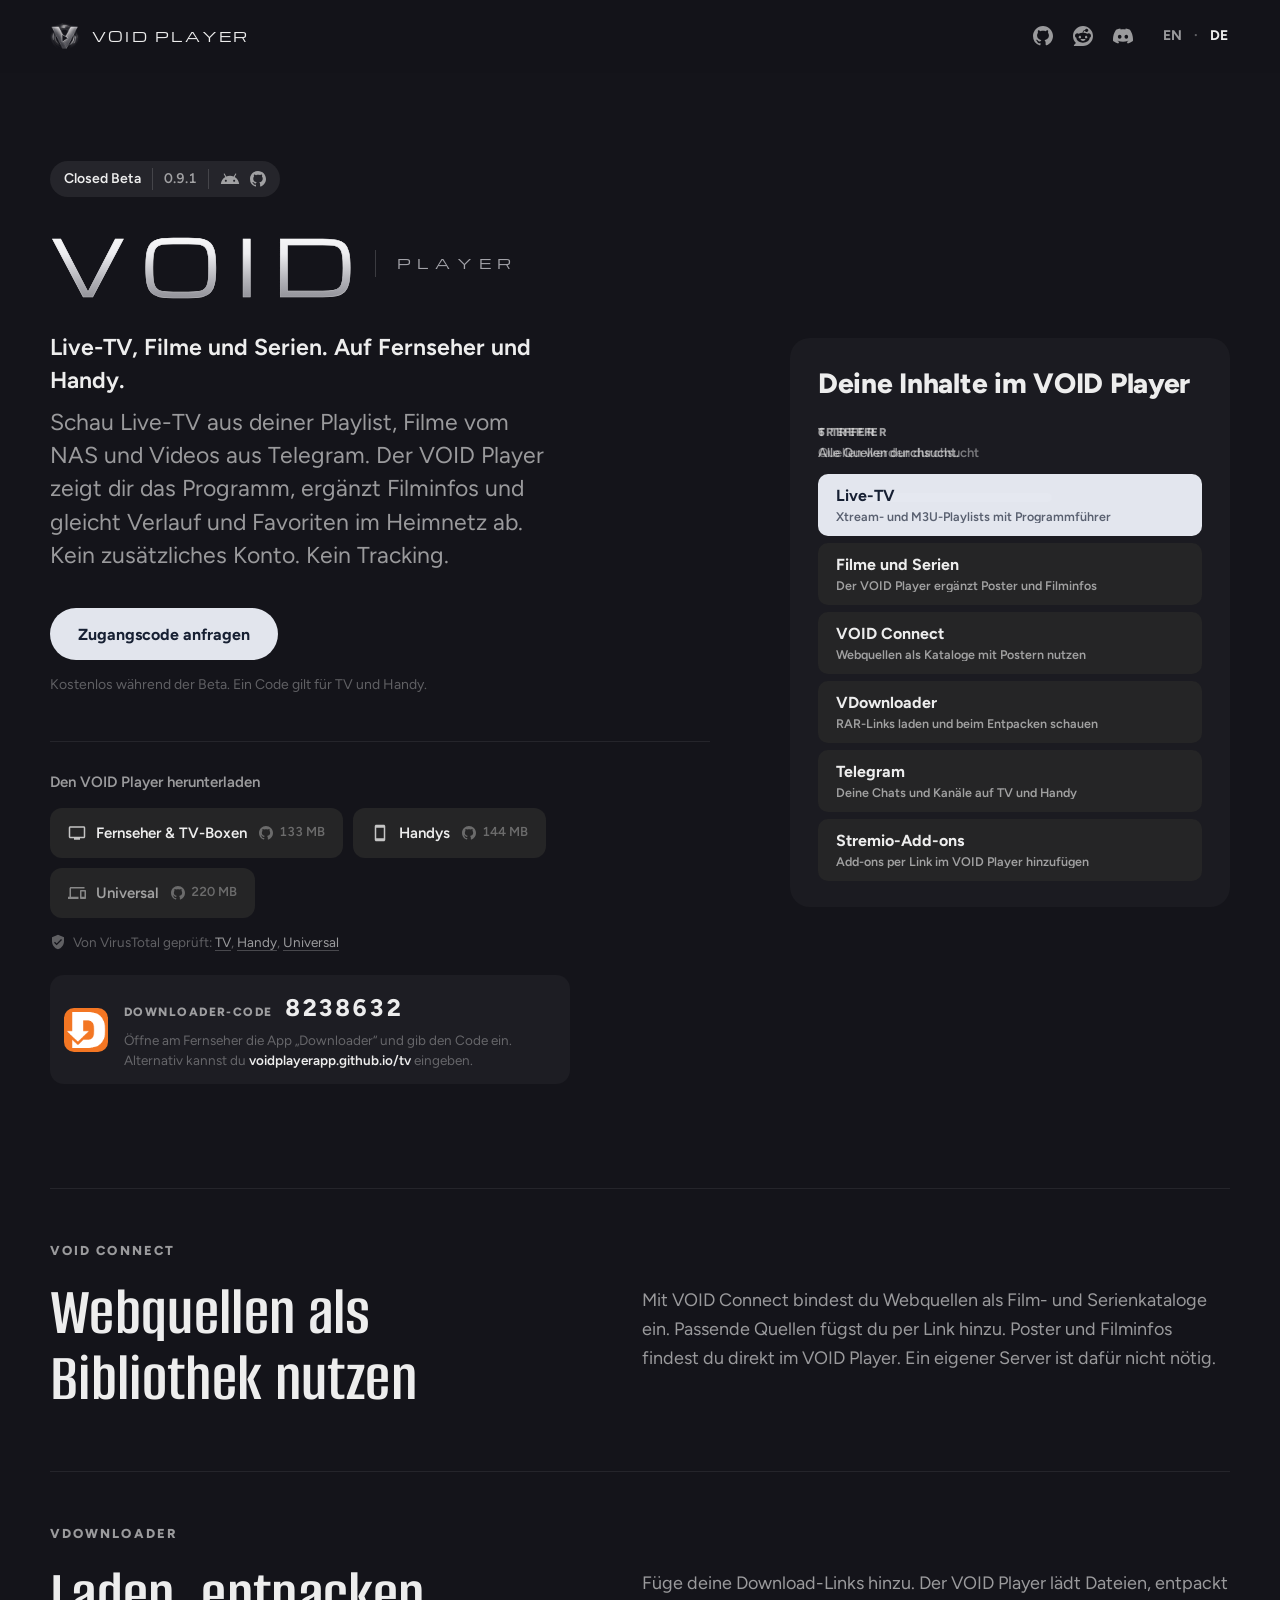
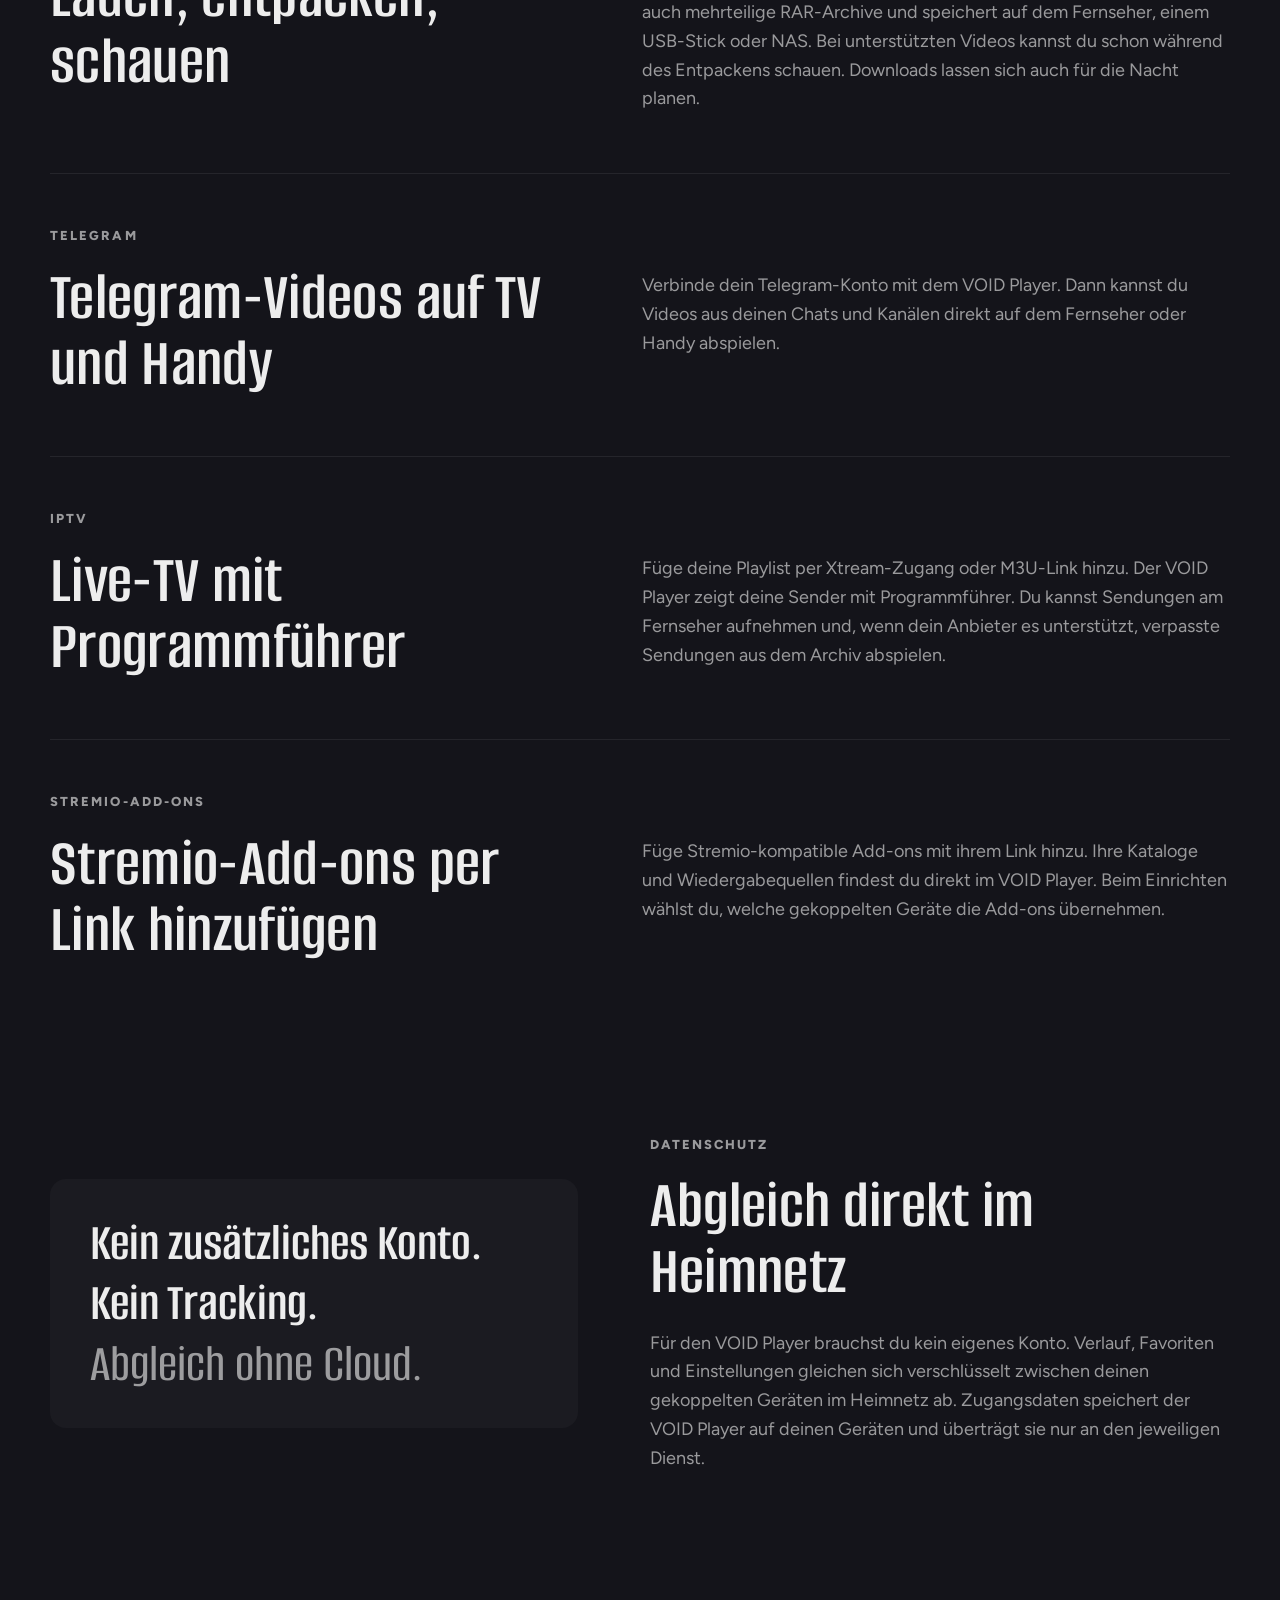
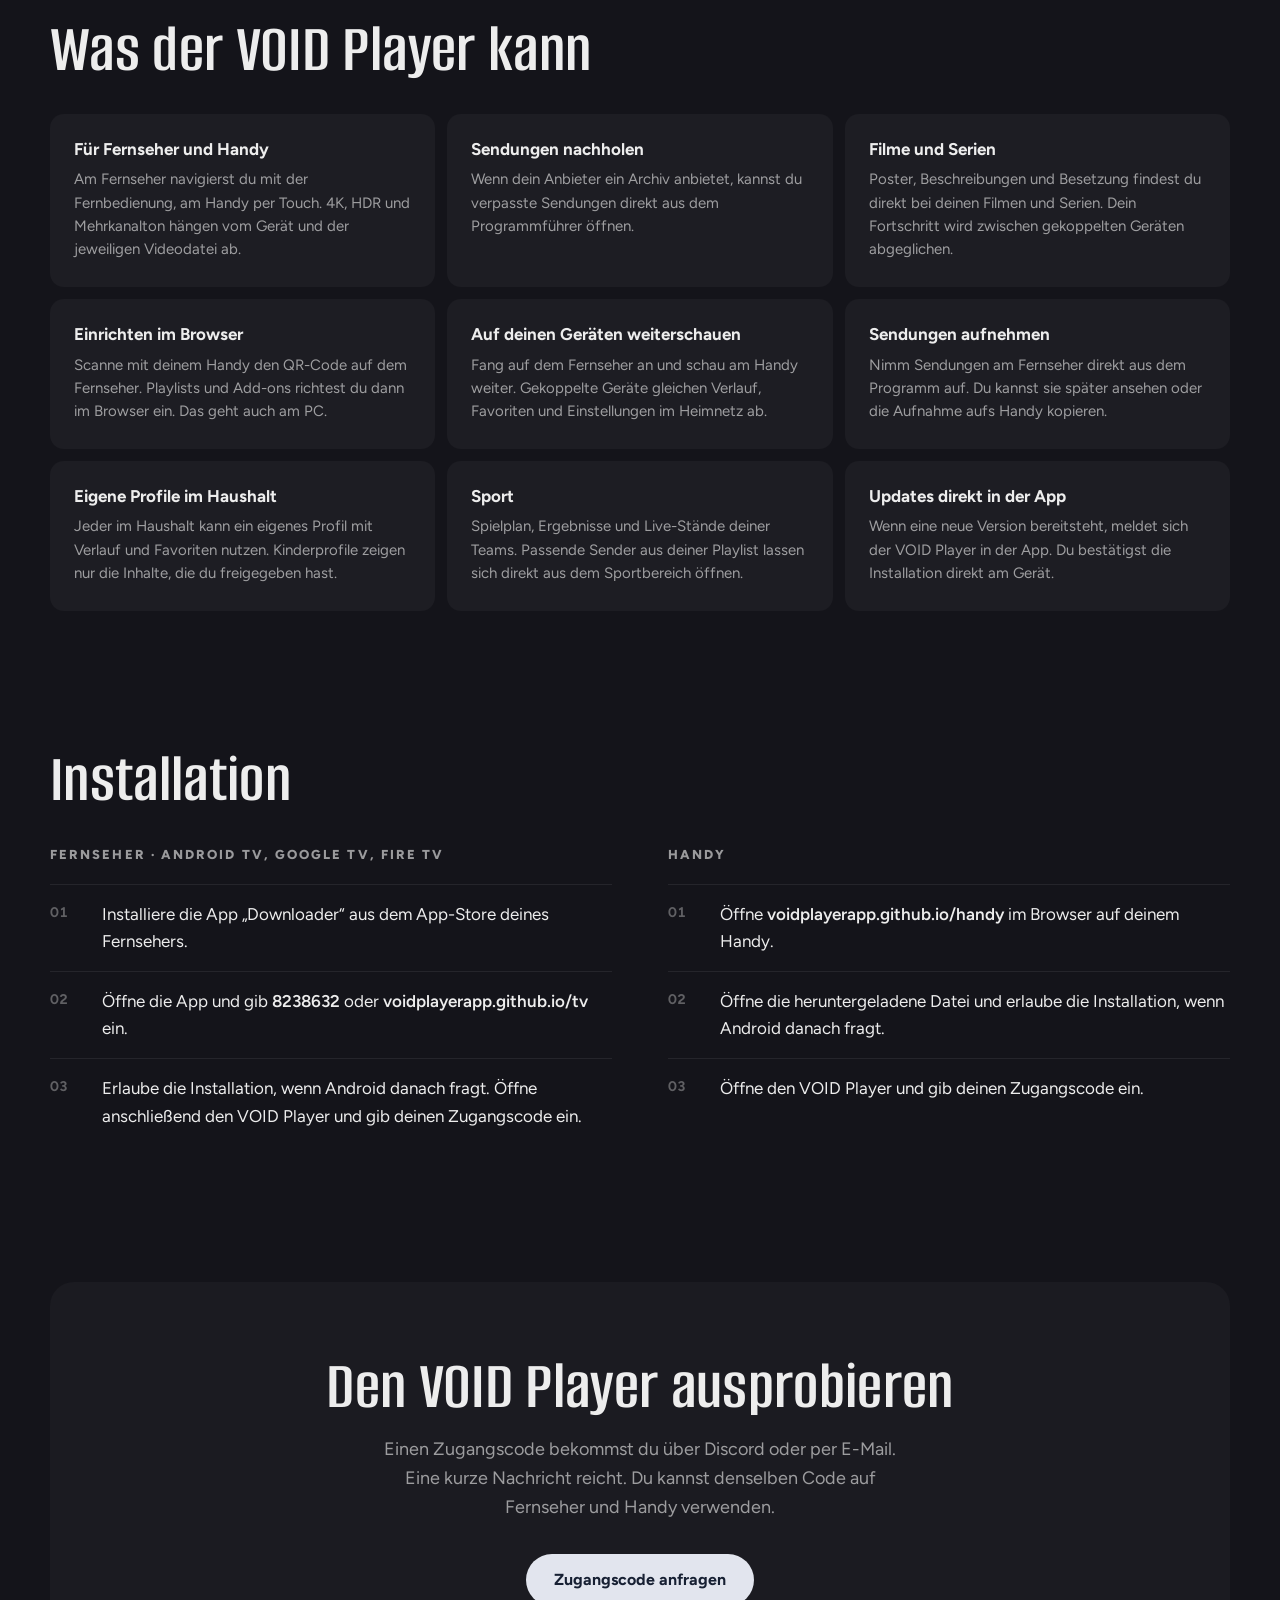
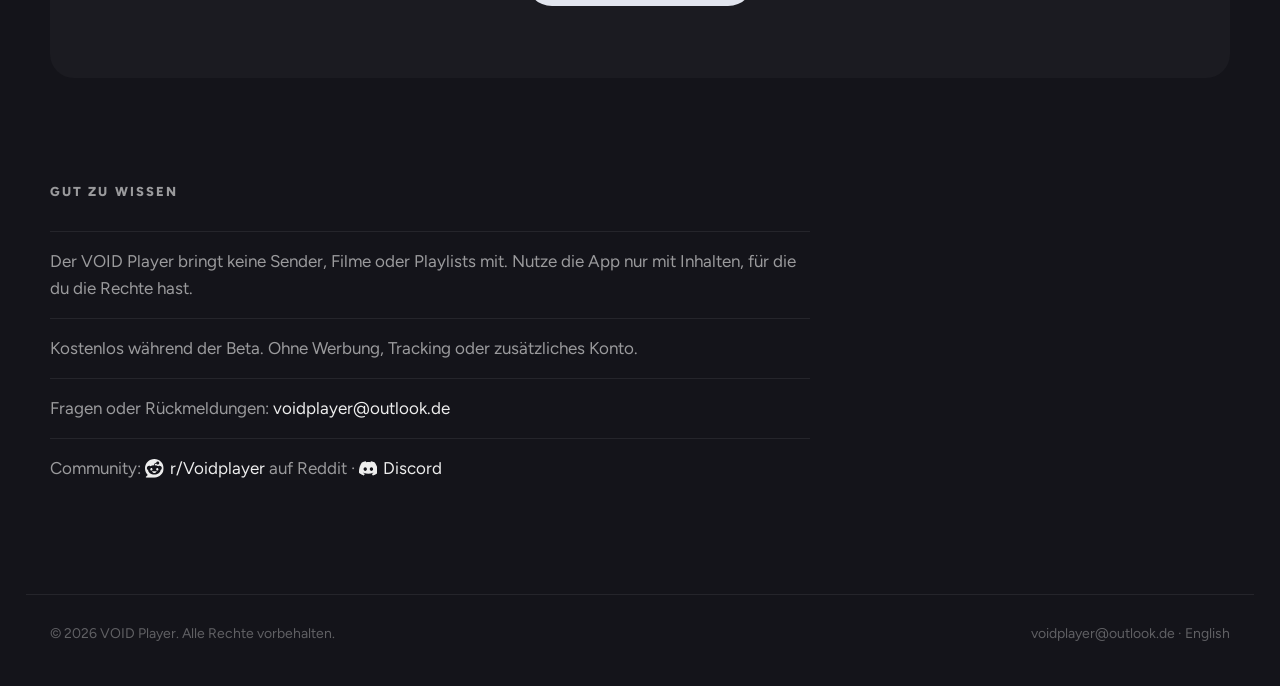
==== commit 43976734: "Update website copy in English and German and add Android icon" ====
--- a/de/index.html
+++ b/de/index.html
@@ -4,11 +4,11 @@
   <meta charset="utf-8">
   <meta name="viewport" content="width=device-width, initial-scale=1">
   <title>VOID Player · Live-TV, Filme und Serien für Android TV und Handy</title>
-  <meta name="description" content="Live-TV, Filme und Serien aus deinen eigenen Playlists. Eine App für Android TV und Android-Handys. Jetzt in der Closed Beta.">
+  <meta name="description" content="Der VOID Player spielt deine IPTV-Playlists, Filme, Serien und Telegram-Videos auf Android TV und Android-Handys ab. Kostenlos während der geschlossenen Beta.">
   <meta name="theme-color" content="#14141a">
   <meta property="og:type" content="website">
   <meta property="og:title" content="VOID Player">
-  <meta property="og:description" content="Live-TV, Filme und Serien aus deinen eigenen Playlists. Eine App für Android TV und Android-Handys.">
+  <meta property="og:description" content="Der VOID Player spielt deine IPTV-Playlists, Filme, Serien und Telegram-Videos auf Android TV und Android-Handys ab. Kostenlos während der geschlossenen Beta.">
   <meta property="og:url" content="https://voidplayerapp.github.io/de/">
   <link rel="icon" type="image/png" sizes="32x32" href="../assets/img/favicon-32.png">
   <link rel="apple-touch-icon" href="../assets/img/apple-touch-icon.png">
@@ -18,12 +18,13 @@
   <link rel="alternate" hreflang="x-default" href="https://voidplayerapp.github.io/">
   <link rel="preload" href="../assets/fonts/Figtree-VariableFont_wght.ttf" as="font" type="font/ttf" crossorigin>
   <link rel="preload" href="../assets/fonts/Michroma-Regular.ttf" as="font" type="font/ttf" crossorigin>
-  <link rel="stylesheet" href="../assets/site.css">
+  <link rel="stylesheet" href="../assets/site.css?v=f2ba75ef98ef">
 </head>
 <body>
   <svg class="sprite" aria-hidden="true" focusable="false">
     <symbol id="icon-reddit" viewBox="0 0 24 24"><path d="M12 0C5.373 0 0 5.373 0 12c0 3.314 1.343 6.314 3.515 8.485l-2.286 2.286C.775 23.225 1.097 24 1.738 24H12c6.627 0 12-5.373 12-12S18.627 0 12 0Zm4.388 3.199c1.104 0 1.999.895 1.999 1.999 0 1.105-.895 2-1.999 2-.946 0-1.739-.657-1.947-1.539v.002c-1.147.162-2.032 1.15-2.032 2.341v.007c1.776.067 3.4.567 4.686 1.363.473-.363 1.064-.58 1.707-.58 1.547 0 2.802 1.254 2.802 2.802 0 1.117-.655 2.081-1.601 2.531-.088 3.256-3.637 5.876-7.997 5.876-4.361 0-7.905-2.617-7.998-5.87-.954-.447-1.614-1.415-1.614-2.538 0-1.548 1.255-2.802 2.803-2.802.645 0 1.239.218 1.712.585 1.275-.79 2.881-1.291 4.64-1.365v-.01c0-1.663 1.263-3.034 2.88-3.207.188-.911.993-1.595 1.959-1.595Zm-8.085 8.376c-.784 0-1.459.78-1.506 1.797-.047 1.016.64 1.429 1.426 1.429.786 0 1.371-.369 1.418-1.385.047-1.017-.553-1.841-1.338-1.841Zm7.406 0c-.786 0-1.385.824-1.338 1.841.047 1.017.634 1.385 1.418 1.385.785 0 1.473-.413 1.426-1.429-.046-1.017-.721-1.797-1.506-1.797Zm-3.703 4.013c-.974 0-1.907.048-2.77.135-.147.015-.241.168-.183.305.483 1.154 1.622 1.964 2.953 1.964 1.33 0 2.47-.81 2.953-1.964.057-.137-.037-.29-.184-.305-.863-.087-1.795-.135-2.769-.135Z"/></symbol>
     <symbol id="icon-discord" viewBox="0 0 24 24"><path d="M20.317 4.3698a19.7913 19.7913 0 00-4.8851-1.5152.0741.0741 0 00-.0785.0371c-.211.3753-.4447.8648-.6083 1.2495-1.8447-.2762-3.68-.2762-5.4868 0-.1636-.3933-.4058-.8742-.6177-1.2495a.077.077 0 00-.0785-.037 19.7363 19.7363 0 00-4.8852 1.515.0699.0699 0 00-.0321.0277C.5334 9.0458-.319 13.5799.0992 18.0578a.0824.0824 0 00.0312.0561c2.0528 1.5076 4.0413 2.4228 5.9929 3.0294a.0777.0777 0 00.0842-.0276c.4616-.6304.8731-1.2952 1.226-1.9942a.076.076 0 00-.0416-.1057c-.6528-.2476-1.2743-.5495-1.8722-.8923a.077.077 0 01-.0076-.1277c.1258-.0943.2517-.1923.3718-.2914a.0743.0743 0 01.0776-.0105c3.9278 1.7933 8.18 1.7933 12.0614 0a.0739.0739 0 01.0785.0095c.1202.099.246.1981.3728.2924a.077.077 0 01-.0066.1276 12.2986 12.2986 0 01-1.873.8914.0766.0766 0 00-.0407.1067c.3604.698.7719 1.3628 1.225 1.9932a.076.076 0 00.0842.0286c1.961-.6067 3.9495-1.5219 6.0023-3.0294a.077.077 0 00.0313-.0552c.5004-5.177-.8382-9.6739-3.5485-13.6604a.061.061 0 00-.0312-.0286zM8.02 15.3312c-1.1825 0-2.1569-1.0857-2.1569-2.419 0-1.3332.9555-2.4189 2.157-2.4189 1.2108 0 2.1757 1.0952 2.1568 2.419 0 1.3332-.9555 2.4189-2.1569 2.4189zm7.9748 0c-1.1825 0-2.1569-1.0857-2.1569-2.419 0-1.3332.9554-2.4189 2.1569-2.4189 1.2108 0 2.1757 1.0952 2.1568 2.419 0 1.3332-.946 2.4189-2.1568 2.4189Z"/></symbol>
+    <symbol id="icon-android" viewBox="0 0 24 24"><!-- Google Material Icons, Apache-2.0. --><path d="M17.6,9.48l1.84-3.18c0.16-0.31,0.04-0.69-0.26-0.85c-0.29-0.15-0.65-0.06-0.83,0.22l-1.88,3.24 c-2.86-1.21-6.08-1.21-8.94,0L5.65,5.67c-0.19-0.29-0.58-0.38-0.87-0.2C4.5,5.65,4.41,6.01,4.56,6.3L6.4,9.48 C3.3,11.25,1.28,14.44,1,18h22C22.72,14.44,20.7,11.25,17.6,9.48z M7,15.25c-0.69,0-1.25-0.56-1.25-1.25 c0-0.69,0.56-1.25,1.25-1.25S8.25,13.31,8.25,14C8.25,14.69,7.69,15.25,7,15.25z M17,15.25c-0.69,0-1.25-0.56-1.25-1.25 c0-0.69,0.56-1.25,1.25-1.25s1.25,0.56,1.25,1.25C18.25,14.69,17.69,15.25,17,15.25z"/></symbol>
     <symbol id="icon-github" viewBox="0 0 16 16"><path d="M6.766 11.328c-2.063-.25-3.516-1.734-3.516-3.656 0-.781.281-1.625.75-2.188-.203-.515-.172-1.609.063-2.062.625-.078 1.468.25 1.968.703.594-.187 1.219-.281 1.985-.281.765 0 1.39.094 1.953.265.484-.437 1.344-.765 1.969-.687.218.422.25 1.515.046 2.047.5.593.766 1.39.766 2.203 0 1.922-1.453 3.375-3.547 3.64.531.344.89 1.094.89 1.954v1.625c0 .468.391.734.86.547C13.781 14.359 16 11.53 16 8.03 16 3.61 12.406 0 7.984 0 3.563 0 0 3.61 0 8.031a7.88 7.88 0 0 0 5.172 7.422c.422.156.828-.125.828-.547v-1.25c-.219.094-.5.156-.75.156-1.031 0-1.64-.562-2.078-1.609-.172-.422-.36-.672-.719-.719-.187-.015-.25-.093-.25-.187 0-.188.313-.328.625-.328.453 0 .844.281 1.25.86.313.452.64.655 1.031.655s.641-.14 1-.5c.266-.265.47-.5.657-.656"/></symbol>
     <symbol id="icon-tv" viewBox="0 0 24 24"><path d="M21 3H3c-1.1 0-2 .9-2 2v12c0 1.1.9 2 2 2h5v2h8v-2h5c1.1 0 1.99-.9 1.99-2L23 5c0-1.1-.9-2-2-2zm0 14H3V5h18v12z"/></symbol>
     <symbol id="icon-phone" viewBox="0 0 24 24"><path d="M17 1.01 7 1c-1.1 0-2 .9-2 2v18c0 1.1.9 2 2 2h10c1.1 0 2-.9 2-2V3c0-1.1-.9-1.99-2-1.99zM17 19H7V5h10v14z"/></symbol>
@@ -54,37 +55,37 @@
   <main>
     <section class="hero wrap">
       <div class="hero-copy">
-        <p class="status"><span>Closed Beta</span><span class="status-version">0.9.1</span><a class="status-source" href="https://github.com/voidplayerapp/void-player" title="VOID Player auf GitHub" aria-label="VOID Player auf GitHub"><svg class="icon" aria-hidden="true" focusable="false"><use href="#icon-github"/></svg></a></p>
+        <p class="status"><span>Closed Beta</span><span class="status-version">0.9.1</span><span class="status-platform" role="img" aria-label="Für Android" title="Für Android"><svg class="icon" aria-hidden="true" focusable="false"><use href="#icon-android"/></svg></span><a class="status-source" href="https://github.com/voidplayerapp/void-player" title="VOID Player auf GitHub" aria-label="VOID Player auf GitHub"><svg class="icon" aria-hidden="true" focusable="false"><use href="#icon-github"/></svg></a></p>
         <h1 class="lockup"><span class="lockup-void">VOID</span><span class="lockup-player">Player</span></h1>
-        <p class="claim">Kein Konto. Kein Tracking. Sync ohne Cloud.</p>
-        <p class="lead">Live-TV, Filme und Serien aus deinen eigenen Quellen, auf Android TV und Android-Handys. VOID Connect, VDownloader und Telegram sind an Bord, dazu <span class="nowrap">Stremio-kompatible Add-ons</span>.</p>
+        <p class="claim">Live-TV, Filme und Serien. Auf Fernseher und Handy.</p>
+        <p class="lead">Schau Live-TV aus deiner Playlist, Filme vom NAS und Videos aus Telegram. Der VOID Player zeigt dir das Programm, ergänzt Filminfos und gleicht Verlauf und Favoriten im Heimnetz ab. Kein zusätzliches Konto. Kein Tracking.</p>
         <div class="actions">
-          <a class="btn btn-primary" href="mailto:voidplayer@outlook.de?subject=VOID%20Player%20Beta&amp;body=Hallo%2C%0A%0Aich%20m%C3%B6chte%20VOID%20Player%20ausprobieren.%0A%0AName%3A%20%0AGer%C3%A4te%20(Fernseher%20%2F%20Handy)%3A%20%0A">Zugang anfragen</a>
-          <p class="note">Zugangscodes kommen meist innerhalb von 24 Stunden.</p>
+          <a class="btn btn-primary" href="mailto:voidplayer@outlook.de?subject=VOID%20Player%20Beta&amp;body=Hallo%2C%0A%0Aich%20w%C3%BCrde%20den%20VOID%20Player%20gerne%20ausprobieren.%0A%0AViele%20Gr%C3%BC%C3%9Fe">Zugangscode anfragen</a>
+          <p class="note">Kostenlos während der Beta. Ein Code gilt für TV und Handy.</p>
         </div>
       </div>
 
       <div class="hero-demo">
         <div class="picker">
-          <p class="pick-title">Alles an einem Ort</p>
+          <p class="pick-title">Deine Inhalte im VOID Player</p>
           <div class="pick-status" aria-hidden="true">
             <p class="pick-heading"><span class="is-searching">Treffer</span><span class="is-done">6 Treffer</span></p>
             <p class="pick-detail"><span class="is-searching"><span class="shimmer">Quellen werden durchsucht</span></span><span class="is-done">Alle Quellen durchsucht.</span></p>
           </div>
           <nav class="pick-rows" aria-label="Highlights">
             <div class="pick-skeleton" aria-hidden="true"><i></i><i></i></div>
-            <a class="pick-row" href="#iptv"><span class="pick-text"><span class="pick-name">Live-TV</span><span class="pick-source">Xtream und M3U, mit Programm in einer Timeline</span></span></a>
-            <a class="pick-row" href="#features-title"><span class="pick-text"><span class="pick-name">Filme und Serien</span><span class="pick-source">VOID ergänzt Poster, Infos und Besetzung automatisch</span></span></a>
-            <a class="pick-row" href="#connect"><span class="pick-text"><span class="pick-name">VOID Connect</span><span class="pick-source">Deine eigene Website wird zur Bibliothek</span></span></a>
-            <a class="pick-row" href="#vdownloader"><span class="pick-text"><span class="pick-name">VDownloader</span><span class="pick-source">RAR-Links laden, beim Entpacken schauen, NAS inklusive</span></span></a>
-            <a class="pick-row" href="#telegram"><span class="pick-text"><span class="pick-name">Telegram</span><span class="pick-source">Videos aus deinen Chats auf dem Fernseher</span></span></a>
-            <a class="pick-row" href="#addons"><span class="pick-text"><span class="pick-name">Stremio-Add-ons</span><span class="pick-source">Deine Add-ons laufen direkt in VOID</span></span></a>
+            <a class="pick-row" href="#iptv"><span class="pick-text"><span class="pick-name">Live-TV</span><span class="pick-source">Xtream- und M3U-Playlists mit Programmführer</span></span></a>
+            <a class="pick-row" href="#features-title"><span class="pick-text"><span class="pick-name">Filme und Serien</span><span class="pick-source">Der VOID Player ergänzt Poster und Filminfos</span></span></a>
+            <a class="pick-row" href="#connect"><span class="pick-text"><span class="pick-name">VOID Connect</span><span class="pick-source">Webquellen als Kataloge mit Postern nutzen</span></span></a>
+            <a class="pick-row" href="#vdownloader"><span class="pick-text"><span class="pick-name">VDownloader</span><span class="pick-source">RAR-Links laden und beim Entpacken schauen</span></span></a>
+            <a class="pick-row" href="#telegram"><span class="pick-text"><span class="pick-name">Telegram</span><span class="pick-source">Deine Chats und Kanäle auf TV und Handy</span></span></a>
+            <a class="pick-row" href="#addons"><span class="pick-text"><span class="pick-name">Stremio-Add-ons</span><span class="pick-source">Add-ons per Link im VOID Player hinzufügen</span></span></a>
           </nav>
         </div>
       </div>
 
       <div class="downloads" id="download">
-        <p class="downloads-title">Code schon erhalten? VOID Player herunterladen</p>
+        <p class="downloads-title">Den VOID Player herunterladen</p>
         <div class="download-row">
           <a class="dl" href="../tv/" aria-label="VOID Player für Fernseher und TV-Boxen von GitHub herunterladen" title="APK-Download über GitHub"><svg class="icon dl-icon" aria-hidden="true" focusable="false"><use href="#icon-tv"/></svg><span>Fernseher &amp; TV-Boxen</span><span class="size"><svg class="icon dl-source" aria-hidden="true" focusable="false"><use href="#icon-github"/></svg><span>133 MB</span></span></a>
           <a class="dl" href="../handy/" aria-label="VOID Player für Android-Handys von GitHub herunterladen" title="APK-Download über GitHub"><svg class="icon dl-icon" aria-hidden="true" focusable="false"><use href="#icon-phone"/></svg><span>Handys</span><span class="size"><svg class="icon dl-source" aria-hidden="true" focusable="false"><use href="#icon-github"/></svg><span>144 MB</span></span></a>
@@ -94,7 +95,7 @@
         <div class="dl-code">
           <img class="dl-code-icon" src="../assets/img/downloader.png" alt="" width="44" height="44">
           <p class="dl-code-main"><span class="dl-code-label">Downloader-Code</span><span class="dl-code-number">8238632</span></p>
-          <p class="dl-code-hint">Am Fernseher die App „Downloader“ öffnen und den Code eingeben. Ohne Code geht auch <code>voidplayerapp.github.io/tv</code>.</p>
+          <p class="dl-code-hint">Öffne am Fernseher die App „Downloader“ und gib den Code ein. Alternativ kannst du <code>voidplayerapp.github.io/tv</code> eingeben.</p>
         </div>
       </div>
     </section>
@@ -107,32 +108,32 @@
     <section class="showcase wrap" aria-label="An Bord">
       <article class="feature" id="connect" aria-labelledby="connect-title">
         <p class="overline">VOID Connect</p>
-        <h2 id="connect-title">Deine eigene Bibliothek</h2>
-        <p class="body">Mit VOID Connect wird aus deinen Quellen eine eigene Bibliothek mit Postern, ganz ohne externen Server. Alles läuft direkt auf deinem Fernseher oder Handy. Schreib eine Quelle selbst, lass einen KI-Assistenten sie entwerfen und über die VOID-Connect-API gleich selbst testen, oder füge eine fertige mit einem einzigen Link hinzu.</p>
+        <h2 id="connect-title">Webquellen als Bibliothek nutzen</h2>
+        <p class="body">Mit VOID Connect bindest du Webquellen als Film- und Serienkataloge ein. Passende Quellen fügst du per Link hinzu. Poster und Filminfos findest du direkt im VOID Player. Ein eigener Server ist dafür nicht nötig.</p>
         <div class="feature-visual"><!-- screenshot: VOID Connect --></div>
       </article>
       <article class="feature" id="vdownloader" aria-labelledby="vdl-title">
         <p class="overline">VDownloader</p>
         <h2 id="vdl-title">Laden, entpacken, schauen</h2>
-        <p class="body">Gib VOID einfach Links, auch zu RAR-Archiven. VOID lädt die Dateien, entpackt Archive automatisch, auch mehrteilige, und speichert alles direkt auf dem Fernseher, einem USB-Stick oder einem NAS. Du kannst schon schauen, während noch entpackt wird. Auf Wunsch wartet der Download bis zur Nacht.</p>
+        <p class="body">Füge deine Download-Links hinzu. Der VOID Player lädt Dateien, entpackt auch mehrteilige RAR-Archive und speichert auf dem Fernseher, einem USB-Stick oder NAS. Bei unterstützten Videos kannst du schon während des Entpackens schauen. Downloads lassen sich auch für die Nacht planen.</p>
         <div class="feature-visual"><!-- screenshot: VDownloader --></div>
       </article>
       <article class="feature" id="telegram" aria-labelledby="telegram-title">
         <p class="overline">Telegram</p>
-        <h2 id="telegram-title">Deine Telegram-Videos</h2>
-        <p class="body">Melde dich mit deinem Telegram-Konto an und spiel Videos aus deinen eigenen Chats und Kanälen am Fernseher oder Handy ab, gleich neben dem Rest deiner Bibliothek.</p>
+        <h2 id="telegram-title">Telegram-Videos auf TV und Handy</h2>
+        <p class="body">Verbinde dein Telegram-Konto mit dem VOID Player. Dann kannst du Videos aus deinen Chats und Kanälen direkt auf dem Fernseher oder Handy abspielen.</p>
         <div class="feature-visual"><!-- screenshot: Telegram --></div>
       </article>
       <article class="feature" id="iptv" aria-labelledby="iptv-title">
         <p class="overline">IPTV</p>
-        <h2 id="iptv-title">Live-TV von deinem Anbieter</h2>
-        <p class="body">Läuft mit gängigen IPTV-Anbietern: Xtream-Zugangsdaten oder M3U-Link eintragen, am Fernseher oder bequem im Browser am Handy, fertig. Alle Sender stehen mit Programm in einer Timeline, und weil VOID das Programm in einer lokalen Datenbank vorhält, ist es sofort da. Zapp schnell durch deine Sender, hol Verpasstes nach, wenn dein Anbieter ein Archiv hat, und nimm Sendungen direkt aus dem Programm auf.</p>
+        <h2 id="iptv-title">Live-TV mit Programmführer</h2>
+        <p class="body">Füge deine Playlist per Xtream-Zugang oder M3U-Link hinzu. Der VOID Player zeigt deine Sender mit Programmführer. Du kannst Sendungen am Fernseher aufnehmen und, wenn dein Anbieter es unterstützt, verpasste Sendungen aus dem Archiv abspielen.</p>
         <div class="feature-visual"><!-- screenshot: Live-TV --></div>
       </article>
       <article class="feature" id="addons" aria-labelledby="addons-title">
         <p class="overline">Stremio-Add-ons</p>
-        <h2 id="addons-title">Deine Add-ons, direkt in VOID</h2>
-        <p class="body">Füge Stremio-kompatible Add-ons mit ihrem Link hinzu, am Fernseher oder vom Handy und PC aus. Ihre Kataloge findest du im Add-on-Bereich, und beim Abspielen stehen ihre Quellen in derselben Auswahl wie deine Playlists. Gekoppelte Geräte übernehmen deine Add-ons.</p>
+        <h2 id="addons-title">Stremio-Add-ons per Link hinzufügen</h2>
+        <p class="body">Füge Stremio-kompatible Add-ons mit ihrem Link hinzu. Ihre Kataloge und Wiedergabequellen findest du direkt im VOID Player. Beim Einrichten wählst du, welche gekoppelten Geräte die Add-ons übernehmen.</p>
         <div class="feature-visual"><!-- screenshot: Add-ons --></div>
       </article>
     </section>
@@ -140,28 +141,28 @@
     <section class="spot spot-flip wrap" aria-labelledby="privacy-title">
       <div class="spot-text">
         <p class="overline">Datenschutz</p>
-        <h2 id="privacy-title">Deine Daten bleiben zu Hause</h2>
-        <p class="body">VOID Player kommt ohne Konto und ohne Tracking aus. Zugangsdaten für Playlists, Hosting-Konten und Add-ons liegen auf deinen Geräten und gehen nur an den Dienst, zu dem sie gehören, nie an uns. Deine Geräte synchronisieren sich direkt untereinander, verschlüsselt und ohne Cloud dazwischen. Aus dem Internet holt VOID nur Bilder, Beschreibungen, Sporttermine und Updates. Deine Zugangsdaten und dein Verlauf verlassen nie deine Geräte.</p>
+        <h2 id="privacy-title">Abgleich direkt im Heimnetz</h2>
+        <p class="body">Für den VOID Player brauchst du kein eigenes Konto. Verlauf, Favoriten und Einstellungen gleichen sich verschlüsselt zwischen deinen gekoppelten Geräten im Heimnetz ab. Zugangsdaten speichert der VOID Player auf deinen Geräten und überträgt sie nur an den jeweiligen Dienst.</p>
       </div>
       <ul class="promise">
-        <li><strong>Kein Konto.</strong></li>
+        <li><strong>Kein zusätzliches Konto.</strong></li>
         <li><strong>Kein Tracking.</strong></li>
-        <li>Sync ohne Cloud.</li>
+        <li>Abgleich ohne Cloud.</li>
       </ul>
     </section>
 
     <section class="features wrap" aria-labelledby="features-title">
-      <h2 class="section-title" id="features-title">Was VOID Player kann</h2>
+      <h2 class="section-title" id="features-title">Was der VOID Player kann</h2>
       <div class="grid">
-        <article class="tile"><h3>Flüssig, auch auf schwachen Geräten</h3><p>Auf Tempo gebaut und flüssig, auch auf günstigen TV-Boxen mit 1,5 GB Arbeitsspeicher. Am Fernseher spielt Media3, der Player von Android, über den Hardware-Decoder deines Geräts: 4K mit HDR10 und Dolby Vision, Dolby- und DTS-Ton direkt an den Receiver. Am Handy spielt mpv fast jedes Format.</p></article>
-        <article class="tile"><h3>Live-TV mit Programmführer</h3><p>Alle Sender in einer Timeline. Sendungen direkt aus dem Programm starten oder Verpasstes nachholen, wenn dein Anbieter es unterstützt.</p></article>
-        <article class="tile"><h3>Filme und Serien</h3><p>VOID versorgt deine Bibliothek selbst mit Postern, Beschreibungen und Besetzung aus hochwertigen Film-Datenbanken. Weiterschauen, wo du aufgehört hast, auf jedem deiner Geräte.</p></article>
-        <article class="tile"><h3>Einrichten im Browser</h3><p>Playlists (Xtream, M3U, SMB) und Add-on-Links gibst du bequem am Handy oder PC im Browser ein. Alles bleibt lokal in deinem WLAN.</p></article>
-        <article class="tile"><h3>Sync ohne Cloud</h3><p>Handy und Fernseher einmal koppeln. Verlauf, Favoriten und Einstellungen sind auf allen Geräten gleich.</p></article>
-        <article class="tile"><h3>Aufnahmen</h3><p>Am Fernseher aus dem Programm aufnehmen. Später ansehen oder die Aufnahme aufs Handy kopieren.</p></article>
-        <article class="tile"><h3>Profile</h3><p>Ein Profil für alle im Haushalt, auch ein Kinderprofil mit eigenen Regeln.</p></article>
-        <article class="tile"><h3>Sport</h3><p>Spielplan, Ergebnisse und Live-Stände deiner Teams auf einen Blick. Du siehst, wann und auf welchem deiner Sender ein Spiel läuft, und startest es mit einem Klick.</p></article>
-        <article class="tile"><h3>Updates</h3><p>Neue Versionen kommen direkt in der App. Einmal bestätigen, fertig.</p></article>
+        <article class="tile"><h3>Für Fernseher und Handy</h3><p>Am Fernseher navigierst du mit der Fernbedienung, am Handy per Touch. 4K, HDR und Mehrkanalton hängen vom Gerät und der jeweiligen Videodatei ab.</p></article>
+        <article class="tile"><h3>Sendungen nachholen</h3><p>Wenn dein Anbieter ein Archiv anbietet, kannst du verpasste Sendungen direkt aus dem Programmführer öffnen.</p></article>
+        <article class="tile"><h3>Filme und Serien</h3><p>Poster, Beschreibungen und Besetzung findest du direkt bei deinen Filmen und Serien. Dein Fortschritt wird zwischen gekoppelten Geräten abgeglichen.</p></article>
+        <article class="tile"><h3>Einrichten im Browser</h3><p>Scanne mit deinem Handy den QR-Code auf dem Fernseher. Playlists und Add-ons richtest du dann im Browser ein. Das geht auch am PC.</p></article>
+        <article class="tile"><h3>Auf deinen Geräten weiterschauen</h3><p>Fang auf dem Fernseher an und schau am Handy weiter. Gekoppelte Geräte gleichen Verlauf, Favoriten und Einstellungen im Heimnetz ab.</p></article>
+        <article class="tile"><h3>Sendungen aufnehmen</h3><p>Nimm Sendungen am Fernseher direkt aus dem Programm auf. Du kannst sie später ansehen oder die Aufnahme aufs Handy kopieren.</p></article>
+        <article class="tile"><h3>Eigene Profile im Haushalt</h3><p>Jeder im Haushalt kann ein eigenes Profil mit Verlauf und Favoriten nutzen. Kinderprofile zeigen nur die Inhalte, die du freigegeben hast.</p></article>
+        <article class="tile"><h3>Sport</h3><p>Spielplan, Ergebnisse und Live-Stände deiner Teams. Passende Sender aus deiner Playlist lassen sich direkt aus dem Sportbereich öffnen.</p></article>
+        <article class="tile"><h3>Updates direkt in der App</h3><p>Wenn eine neue Version bereitsteht, meldet sich der VOID Player in der App. Du bestätigst die Installation direkt am Gerät.</p></article>
       </div>
     </section>
 
@@ -171,17 +172,17 @@
         <div>
           <h3>Fernseher · Android TV, Google TV, Fire TV</h3>
           <ol class="steps">
-            <li>Die App „Downloader“ aus dem App-Store deines Fernsehers installieren.</li>
-            <li>Öffnen und den Code <code>8238632</code> eingeben, oder <code>voidplayerapp.github.io/tv</code>.</li>
-            <li>Die Installation erlauben, wenn Android fragt, dann VOID Player öffnen und den Zugangscode eingeben.</li>
+            <li>Installiere die App „Downloader“ aus dem App-Store deines Fernsehers.</li>
+            <li>Öffne die App und gib <code>8238632</code> oder <code>voidplayerapp.github.io/tv</code> ein.</li>
+            <li>Erlaube die Installation, wenn Android danach fragt. Öffne anschließend den VOID Player und gib deinen Zugangscode ein.</li>
           </ol>
         </div>
         <div>
           <h3>Handy</h3>
           <ol class="steps">
-            <li><code>voidplayerapp.github.io/handy</code> im Browser deines Handys öffnen.</li>
-            <li>Die geladene Datei öffnen und die Installation erlauben.</li>
-            <li>VOID Player öffnen und den Zugangscode eingeben.</li>
+            <li>Öffne <code>voidplayerapp.github.io/handy</code> im Browser auf deinem Handy.</li>
+            <li>Öffne die heruntergeladene Datei und erlaube die Installation, wenn Android danach fragt.</li>
+            <li>Öffne den VOID Player und gib deinen Zugangscode ein.</li>
           </ol>
         </div>
       </div>
@@ -189,17 +190,17 @@
 
     <section class="join wrap" aria-labelledby="join-title">
       <div class="join-inner">
-        <h2 class="section-title" id="join-title">Bei der Beta dabei sein</h2>
-        <p class="body">Schreib uns kurz, auf welchen Geräten du VOID nutzen willst. Deinen Code bekommst du per E-Mail.</p>
-        <a class="btn btn-primary" href="mailto:voidplayer@outlook.de?subject=VOID%20Player%20Beta&amp;body=Hallo%2C%0A%0Aich%20m%C3%B6chte%20VOID%20Player%20ausprobieren.%0A%0AName%3A%20%0AGer%C3%A4te%20(Fernseher%20%2F%20Handy)%3A%20%0A">Zugang anfragen</a>
+        <h2 class="section-title" id="join-title">Den VOID Player ausprobieren</h2>
+        <p class="body">Einen Zugangscode bekommst du über <a href="https://discord.gg/7EcNAesKW">Discord</a> oder per E-Mail. Eine kurze Nachricht reicht. Du kannst denselben Code auf Fernseher und Handy verwenden.</p>
+        <a class="btn btn-primary" href="mailto:voidplayer@outlook.de?subject=VOID%20Player%20Beta&amp;body=Hallo%2C%0A%0Aich%20w%C3%BCrde%20den%20VOID%20Player%20gerne%20ausprobieren.%0A%0AViele%20Gr%C3%BC%C3%9Fe">Zugangscode anfragen</a>
       </div>
     </section>
 
     <section class="facts wrap" aria-labelledby="facts-title">
       <p class="overline" id="facts-title">Gut zu wissen</p>
       <ul>
-        <li>VOID Player bringt keine Sender, Filme oder Playlists mit. Nutze die App nur mit Inhalten, für die du die Rechte hast.</li>
-        <li>Kostenlos während der Beta. Keine Werbung, kein Tracking, kein Konto.</li>
+        <li>Der VOID Player bringt keine Sender, Filme oder Playlists mit. Nutze die App nur mit Inhalten, für die du die Rechte hast.</li>
+        <li>Kostenlos während der Beta. Ohne Werbung, Tracking oder zusätzliches Konto.</li>
         <li>Fragen oder Rückmeldungen: <a href="mailto:voidplayer@outlook.de">voidplayer@outlook.de</a></li>
         <li class="community">Community: <a href="https://www.reddit.com/r/Voidplayer/"><svg class="icon" aria-hidden="true" focusable="false"><use href="#icon-reddit"/></svg>r/Voidplayer</a> auf Reddit · <a href="https://discord.gg/7EcNAesKW"><svg class="icon" aria-hidden="true" focusable="false"><use href="#icon-discord"/></svg>Discord</a></li>
       </ul>
--- a/assets/site.css
+++ b/assets/site.css
@@ -1436,3 +1436,15 @@
     display: none;
   }
 }
+
+
+/* Preview addition: Android platform mark beside the existing GitHub link. */
+.status-platform {
+  display: inline-flex;
+  align-items: center;
+  margin-left: 11px;
+  padding-left: 11px;
+  border-left: 1px solid rgba(237, 237, 237, 0.16);
+}
+.status-platform .icon { width: 20px; height: 20px; }
+.status-platform + .status-source { margin-left: 10px; padding-left: 0; border-left: 0; }
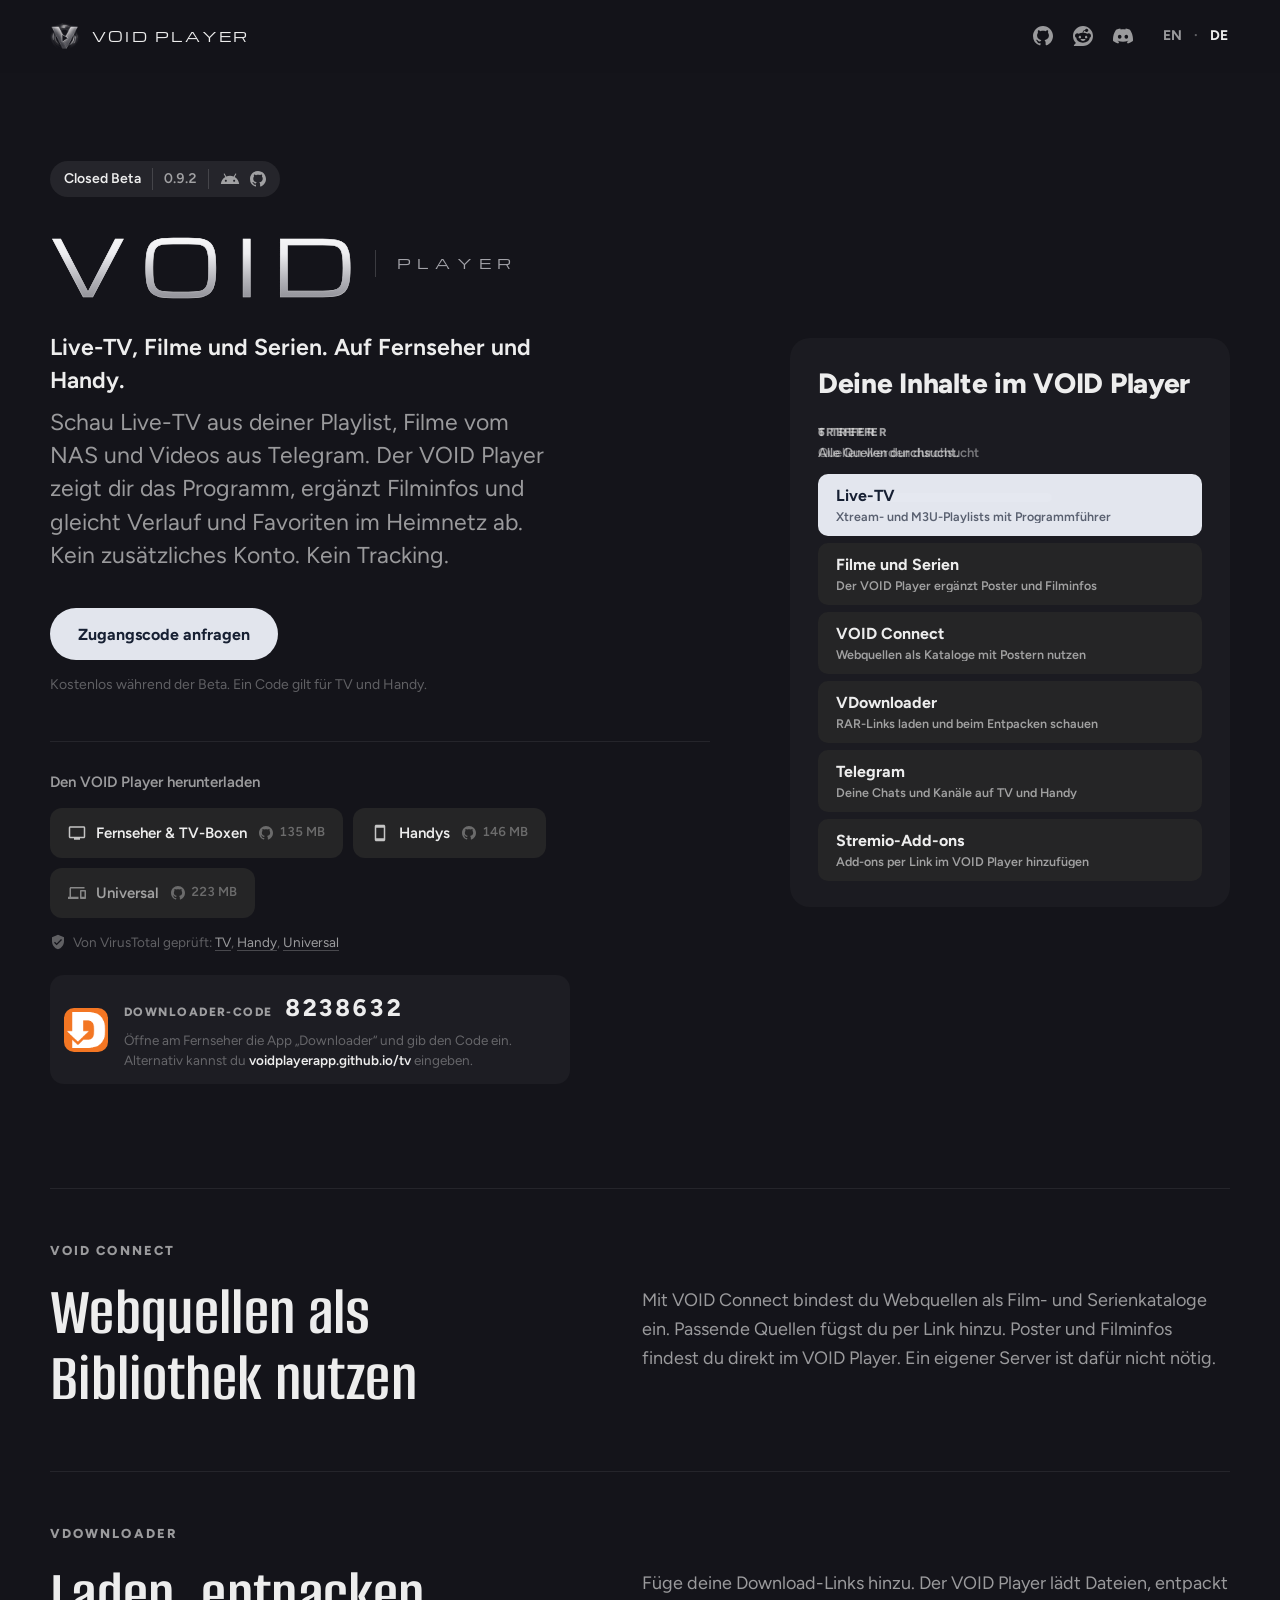
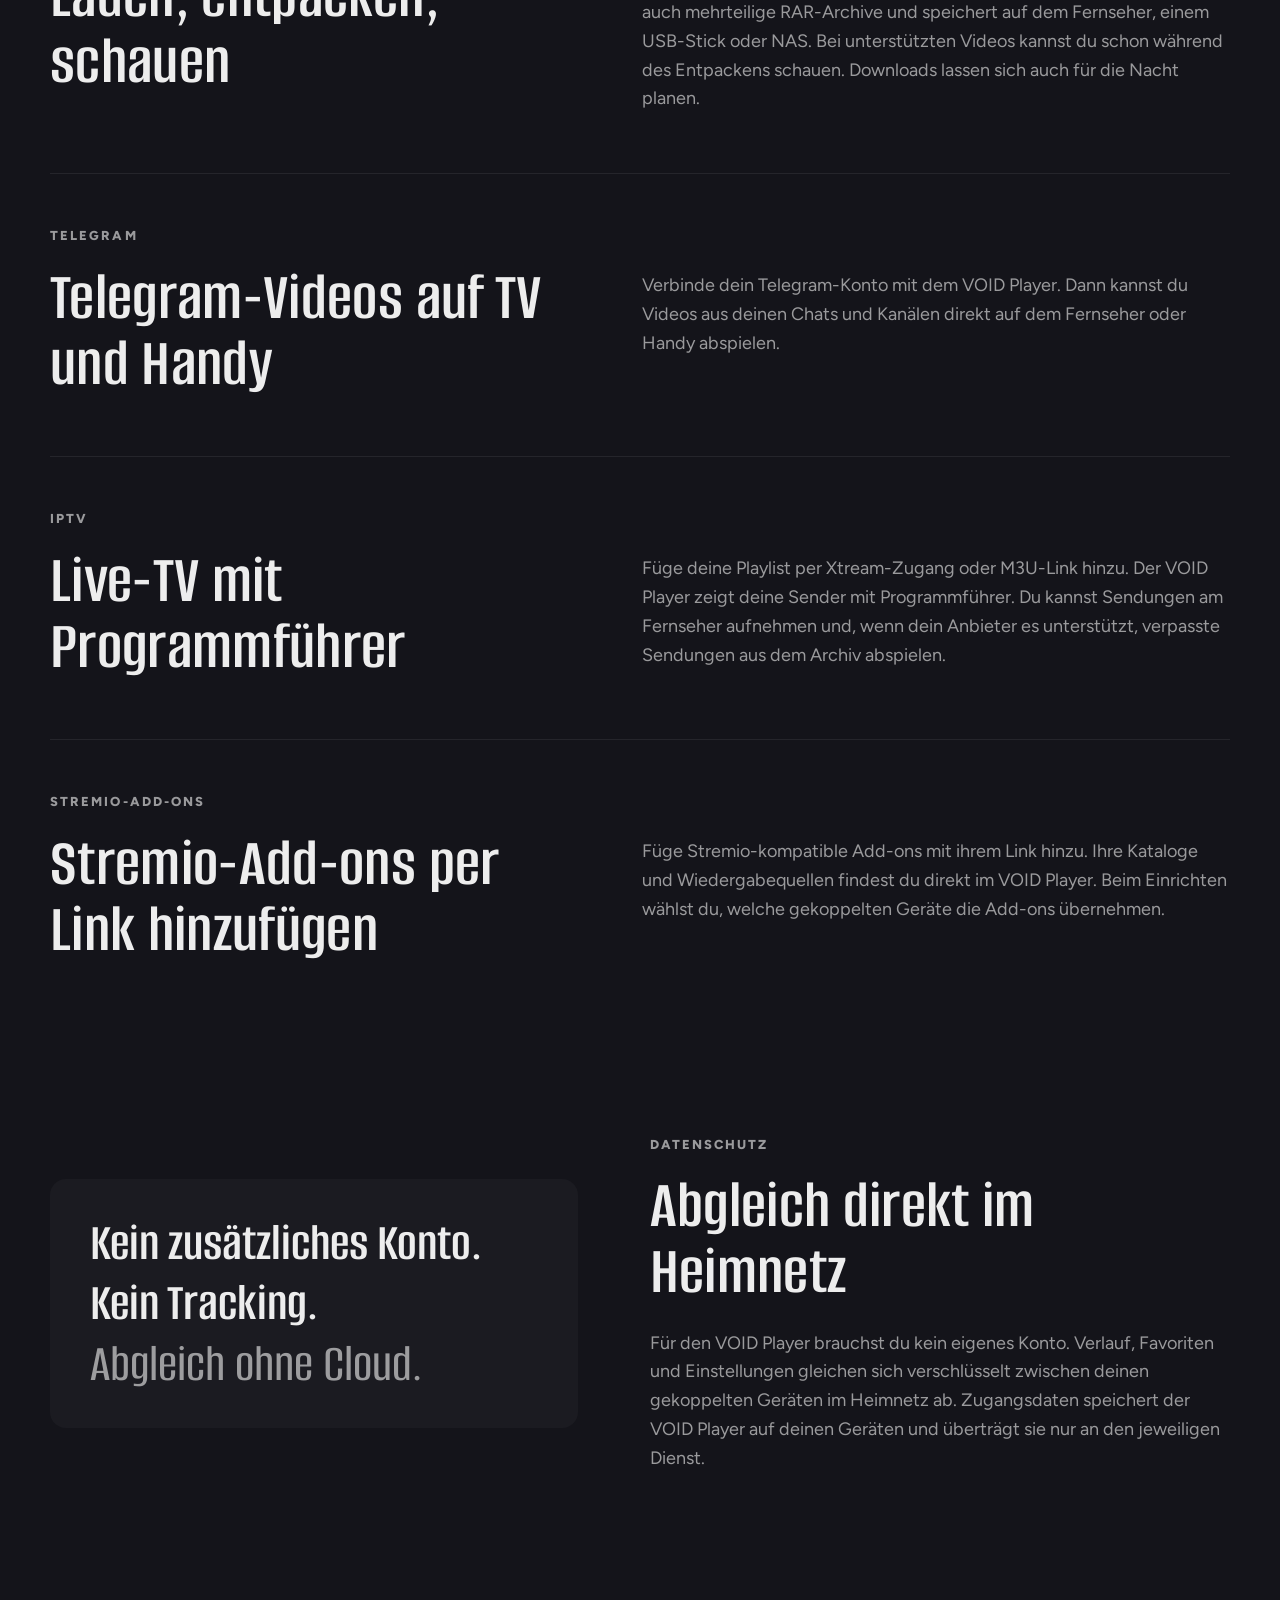
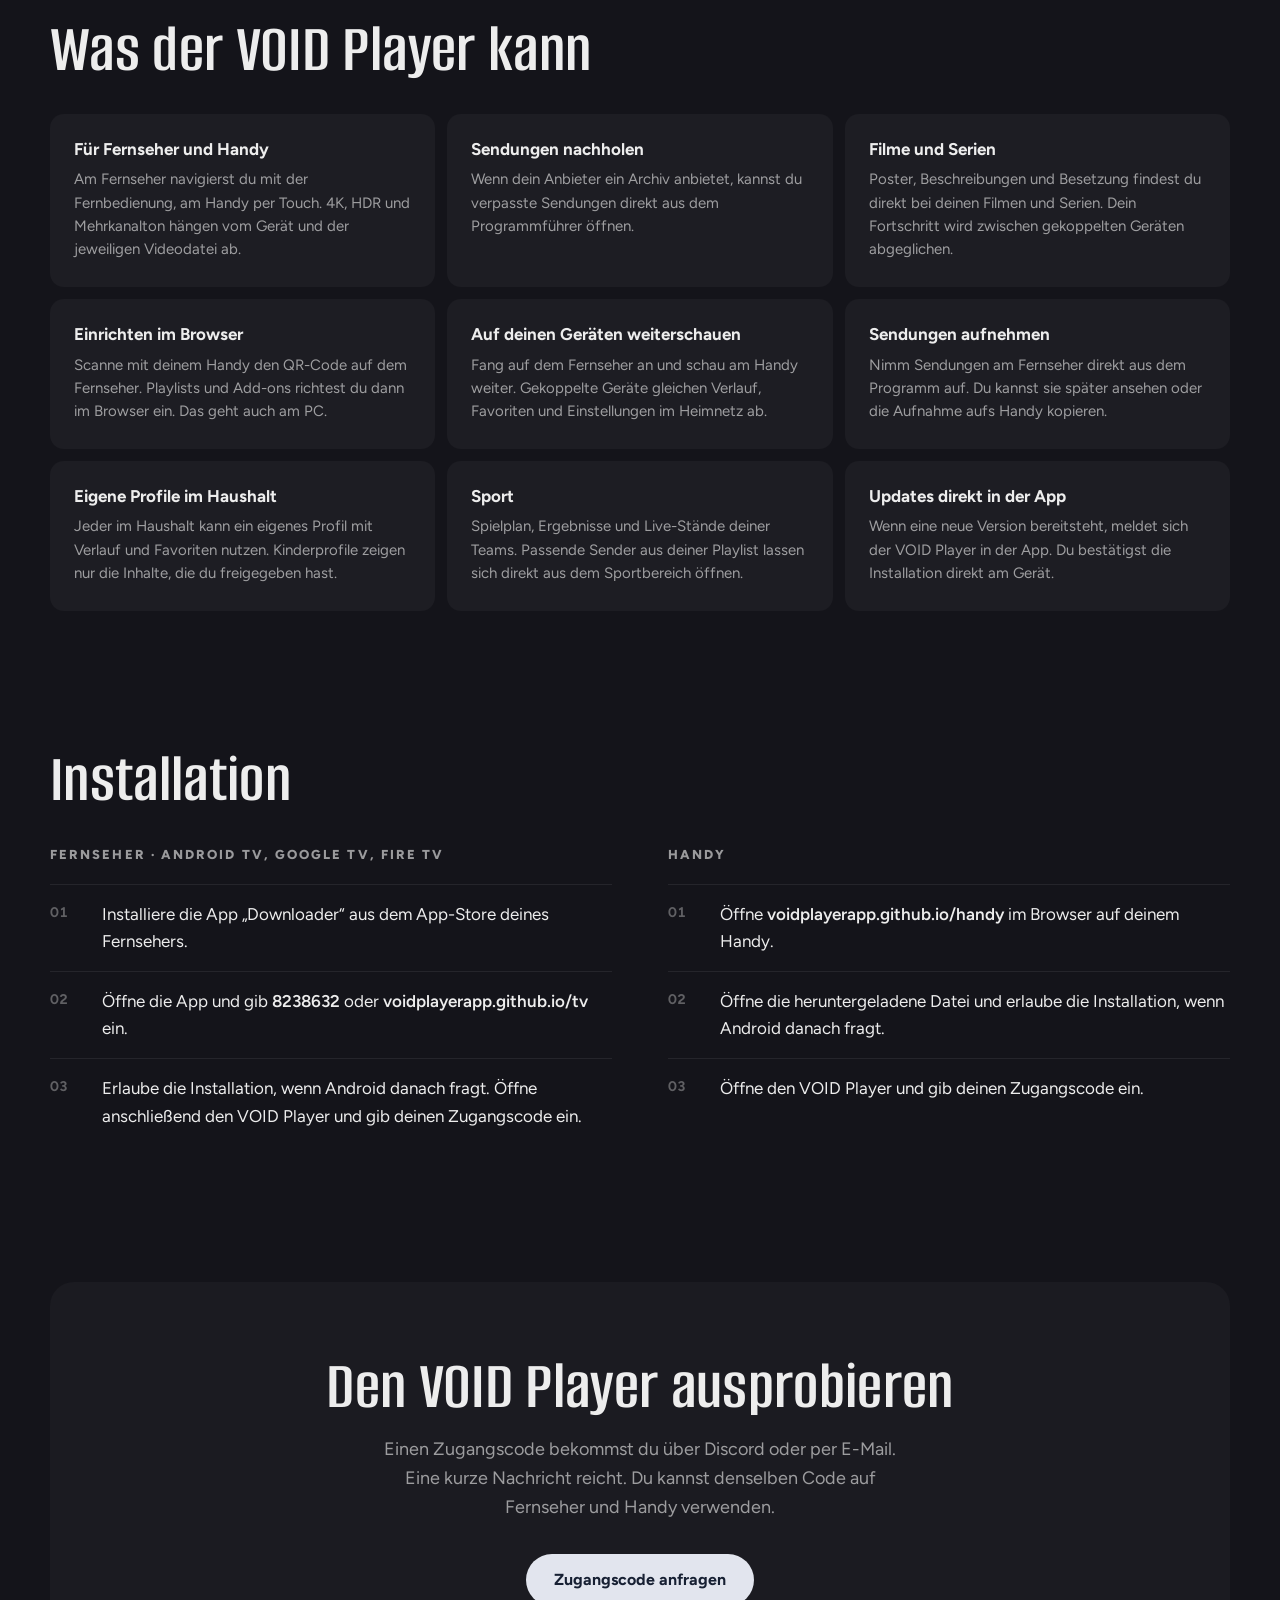
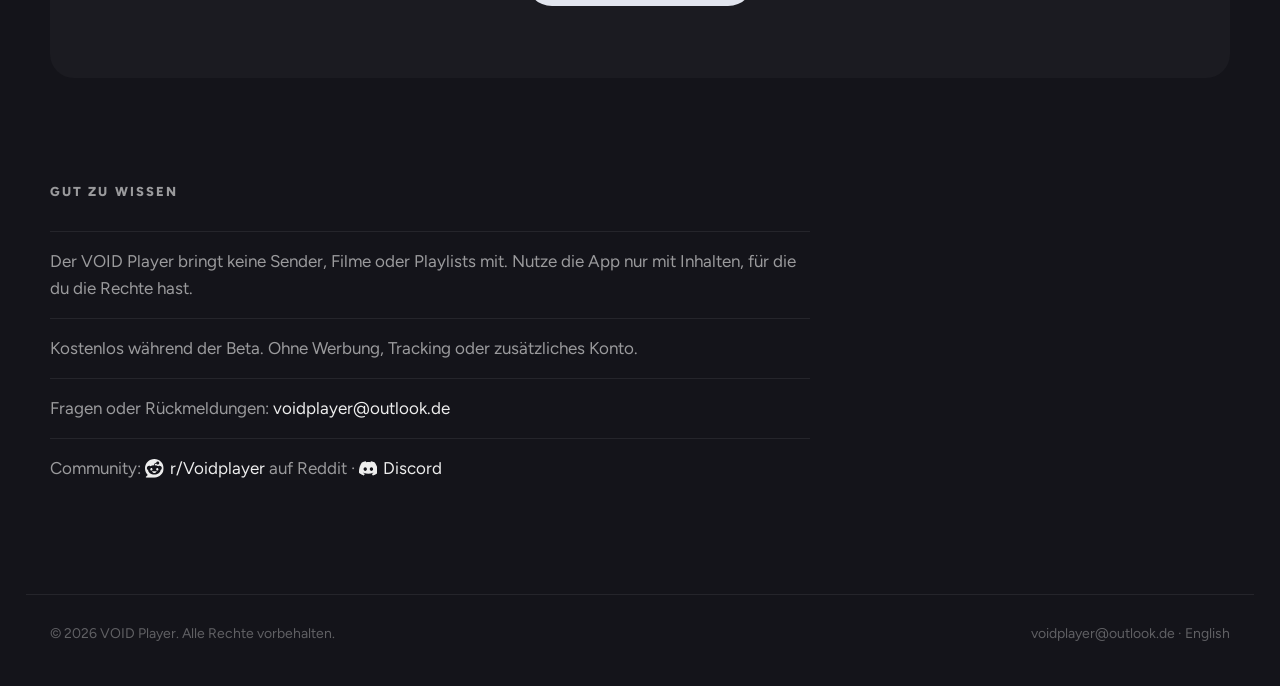
==== commit a48d976e: "VOID Player 0.9.2" ====
--- a/de/index.html
+++ b/de/index.html
@@ -55,7 +55,7 @@
   <main>
     <section class="hero wrap">
       <div class="hero-copy">
-        <p class="status"><span>Closed Beta</span><span class="status-version">0.9.1</span><span class="status-platform" role="img" aria-label="Für Android" title="Für Android"><svg class="icon" aria-hidden="true" focusable="false"><use href="#icon-android"/></svg></span><a class="status-source" href="https://github.com/voidplayerapp/void-player" title="VOID Player auf GitHub" aria-label="VOID Player auf GitHub"><svg class="icon" aria-hidden="true" focusable="false"><use href="#icon-github"/></svg></a></p>
+        <p class="status"><span>Closed Beta</span><span class="status-version">0.9.2</span><span class="status-platform" role="img" aria-label="Für Android" title="Für Android"><svg class="icon" aria-hidden="true" focusable="false"><use href="#icon-android"/></svg></span><a class="status-source" href="https://github.com/voidplayerapp/void-player" title="VOID Player auf GitHub" aria-label="VOID Player auf GitHub"><svg class="icon" aria-hidden="true" focusable="false"><use href="#icon-github"/></svg></a></p>
         <h1 class="lockup"><span class="lockup-void">VOID</span><span class="lockup-player">Player</span></h1>
         <p class="claim">Live-TV, Filme und Serien. Auf Fernseher und Handy.</p>
         <p class="lead">Schau Live-TV aus deiner Playlist, Filme vom NAS und Videos aus Telegram. Der VOID Player zeigt dir das Programm, ergänzt Filminfos und gleicht Verlauf und Favoriten im Heimnetz ab. Kein zusätzliches Konto. Kein Tracking.</p>
@@ -87,9 +87,9 @@
       <div class="downloads" id="download">
         <p class="downloads-title">Den VOID Player herunterladen</p>
         <div class="download-row">
-          <a class="dl" href="../tv/" aria-label="VOID Player für Fernseher und TV-Boxen von GitHub herunterladen" title="APK-Download über GitHub"><svg class="icon dl-icon" aria-hidden="true" focusable="false"><use href="#icon-tv"/></svg><span>Fernseher &amp; TV-Boxen</span><span class="size"><svg class="icon dl-source" aria-hidden="true" focusable="false"><use href="#icon-github"/></svg><span>133 MB</span></span></a>
-          <a class="dl" href="../handy/" aria-label="VOID Player für Android-Handys von GitHub herunterladen" title="APK-Download über GitHub"><svg class="icon dl-icon" aria-hidden="true" focusable="false"><use href="#icon-phone"/></svg><span>Handys</span><span class="size"><svg class="icon dl-source" aria-hidden="true" focusable="false"><use href="#icon-github"/></svg><span>144 MB</span></span></a>
-          <a class="dl dl-quiet" href="../universal/" aria-label="VOID Player für ARM-Geräte von GitHub herunterladen" title="APK-Download über GitHub"><svg class="icon dl-icon" aria-hidden="true" focusable="false"><use href="#icon-devices"/></svg><span>Universal</span><span class="size"><svg class="icon dl-source" aria-hidden="true" focusable="false"><use href="#icon-github"/></svg><span>220 MB</span></span></a>
+          <a class="dl" href="../tv/" aria-label="VOID Player für Fernseher und TV-Boxen von GitHub herunterladen" title="APK-Download über GitHub"><svg class="icon dl-icon" aria-hidden="true" focusable="false"><use href="#icon-tv"/></svg><span>Fernseher &amp; TV-Boxen</span><span class="size"><svg class="icon dl-source" aria-hidden="true" focusable="false"><use href="#icon-github"/></svg><span>135 MB</span></span></a>
+          <a class="dl" href="../handy/" aria-label="VOID Player für Android-Handys von GitHub herunterladen" title="APK-Download über GitHub"><svg class="icon dl-icon" aria-hidden="true" focusable="false"><use href="#icon-phone"/></svg><span>Handys</span><span class="size"><svg class="icon dl-source" aria-hidden="true" focusable="false"><use href="#icon-github"/></svg><span>146 MB</span></span></a>
+          <a class="dl dl-quiet" href="../universal/" aria-label="VOID Player für ARM-Geräte von GitHub herunterladen" title="APK-Download über GitHub"><svg class="icon dl-icon" aria-hidden="true" focusable="false"><use href="#icon-devices"/></svg><span>Universal</span><span class="size"><svg class="icon dl-source" aria-hidden="true" focusable="false"><use href="#icon-github"/></svg><span>223 MB</span></span></a>
         </div>
         <p class="vt"><svg class="icon vt-icon" aria-hidden="true" focusable="false"><use href="#icon-verified"/></svg><span>Von VirusTotal geprüft:</span> <a href="https://www.virustotal.com/gui/file/4369be408df0bf2d71298c66ff9a785bbb65d68636534a12876f0b03c51d10e9">TV</a>, <a href="https://www.virustotal.com/gui/file/2af36ff0ce894506cc75f662e152ea3c5c1d259c405e689803e8cb106aafff05">Handy</a>, <a href="https://www.virustotal.com/gui/file/80dda3a0fba3e22313e6f3fd7bd41bdfa0786c22afdf7bceeb732f3445876955">Universal</a></p>
         <div class="dl-code">
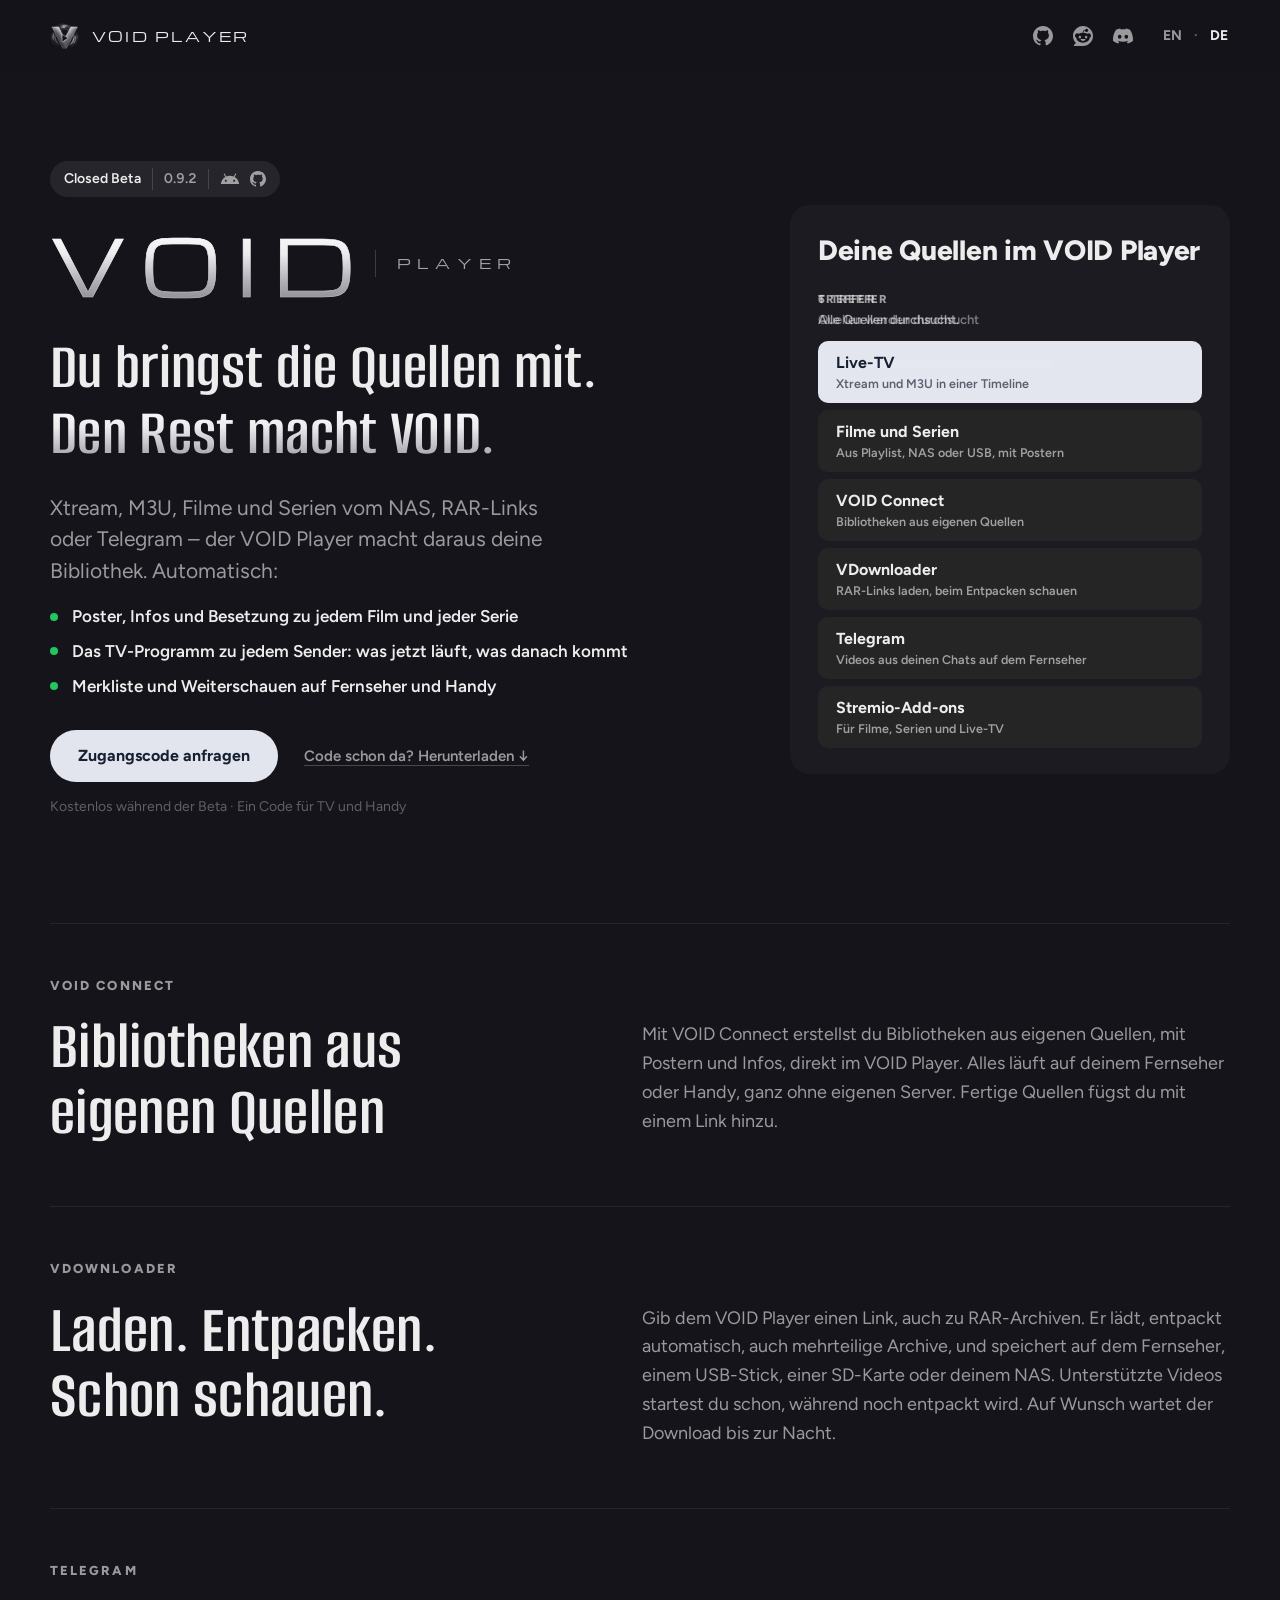
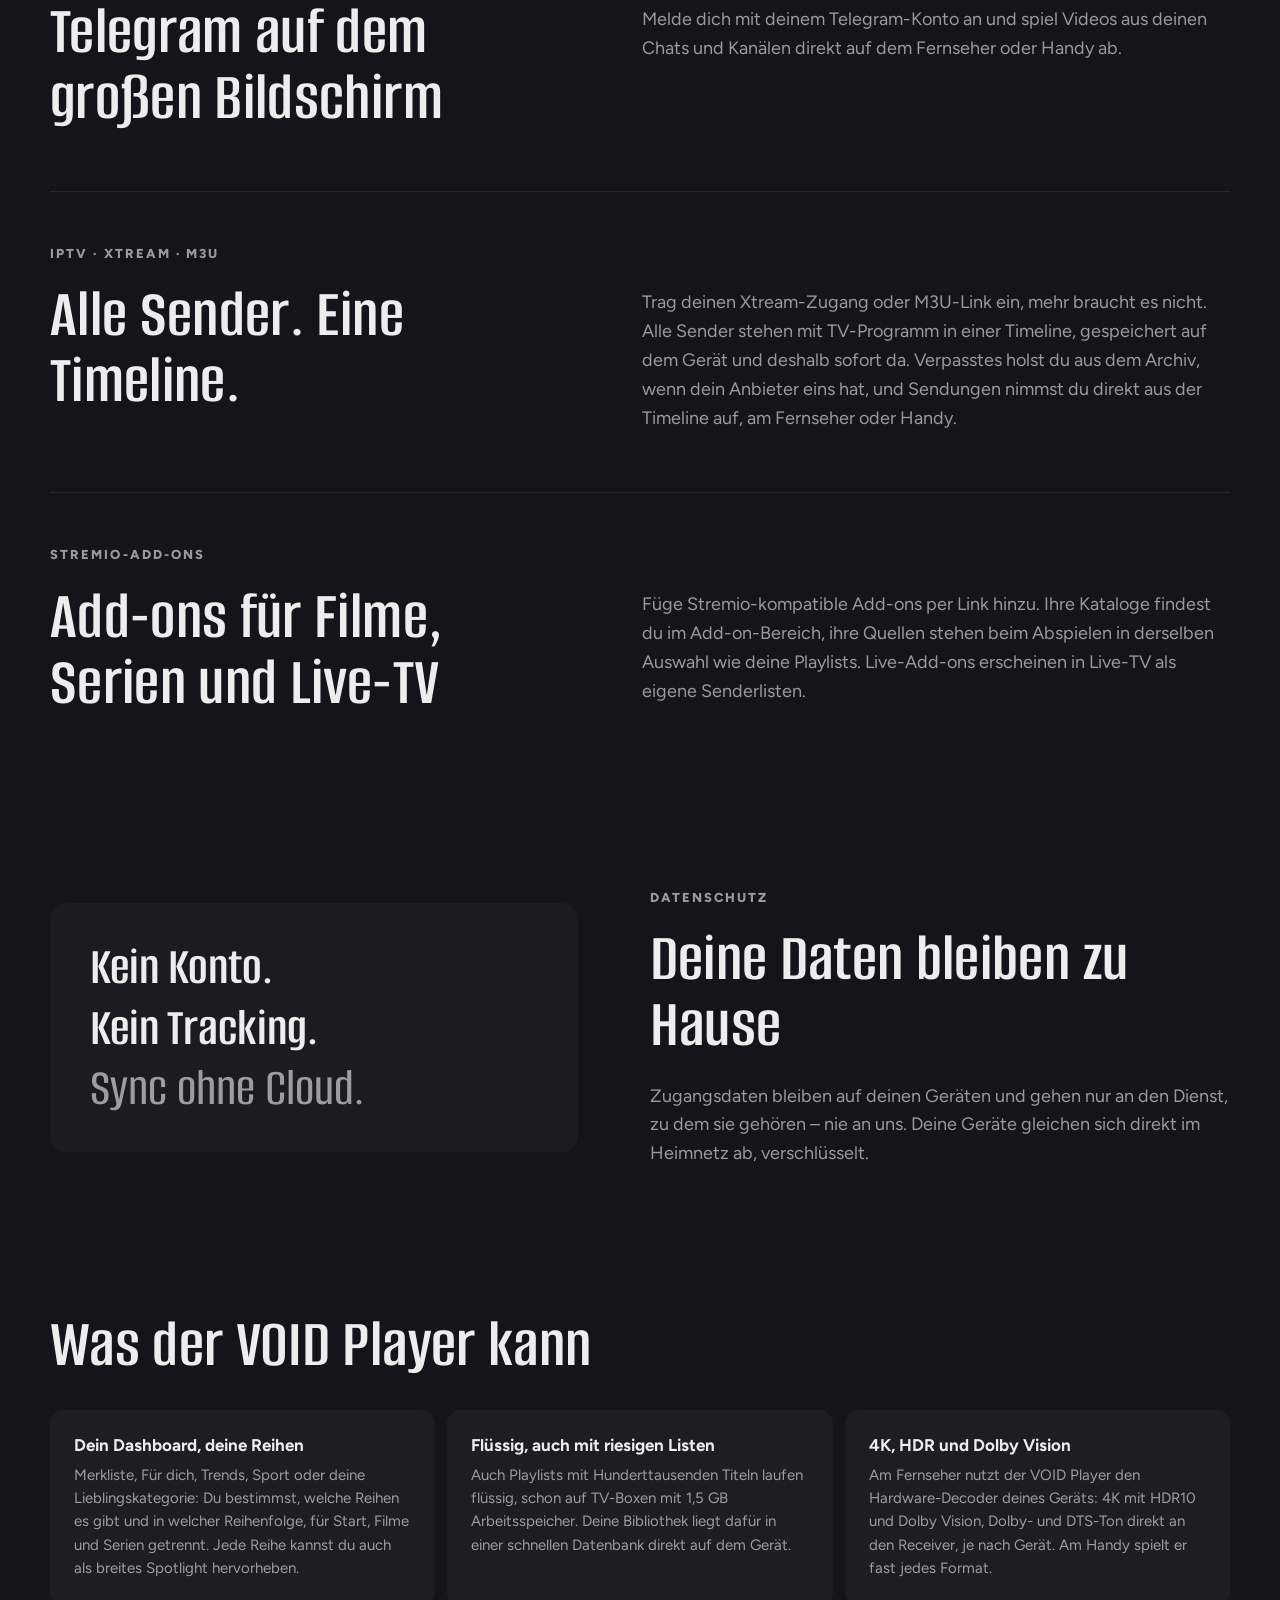
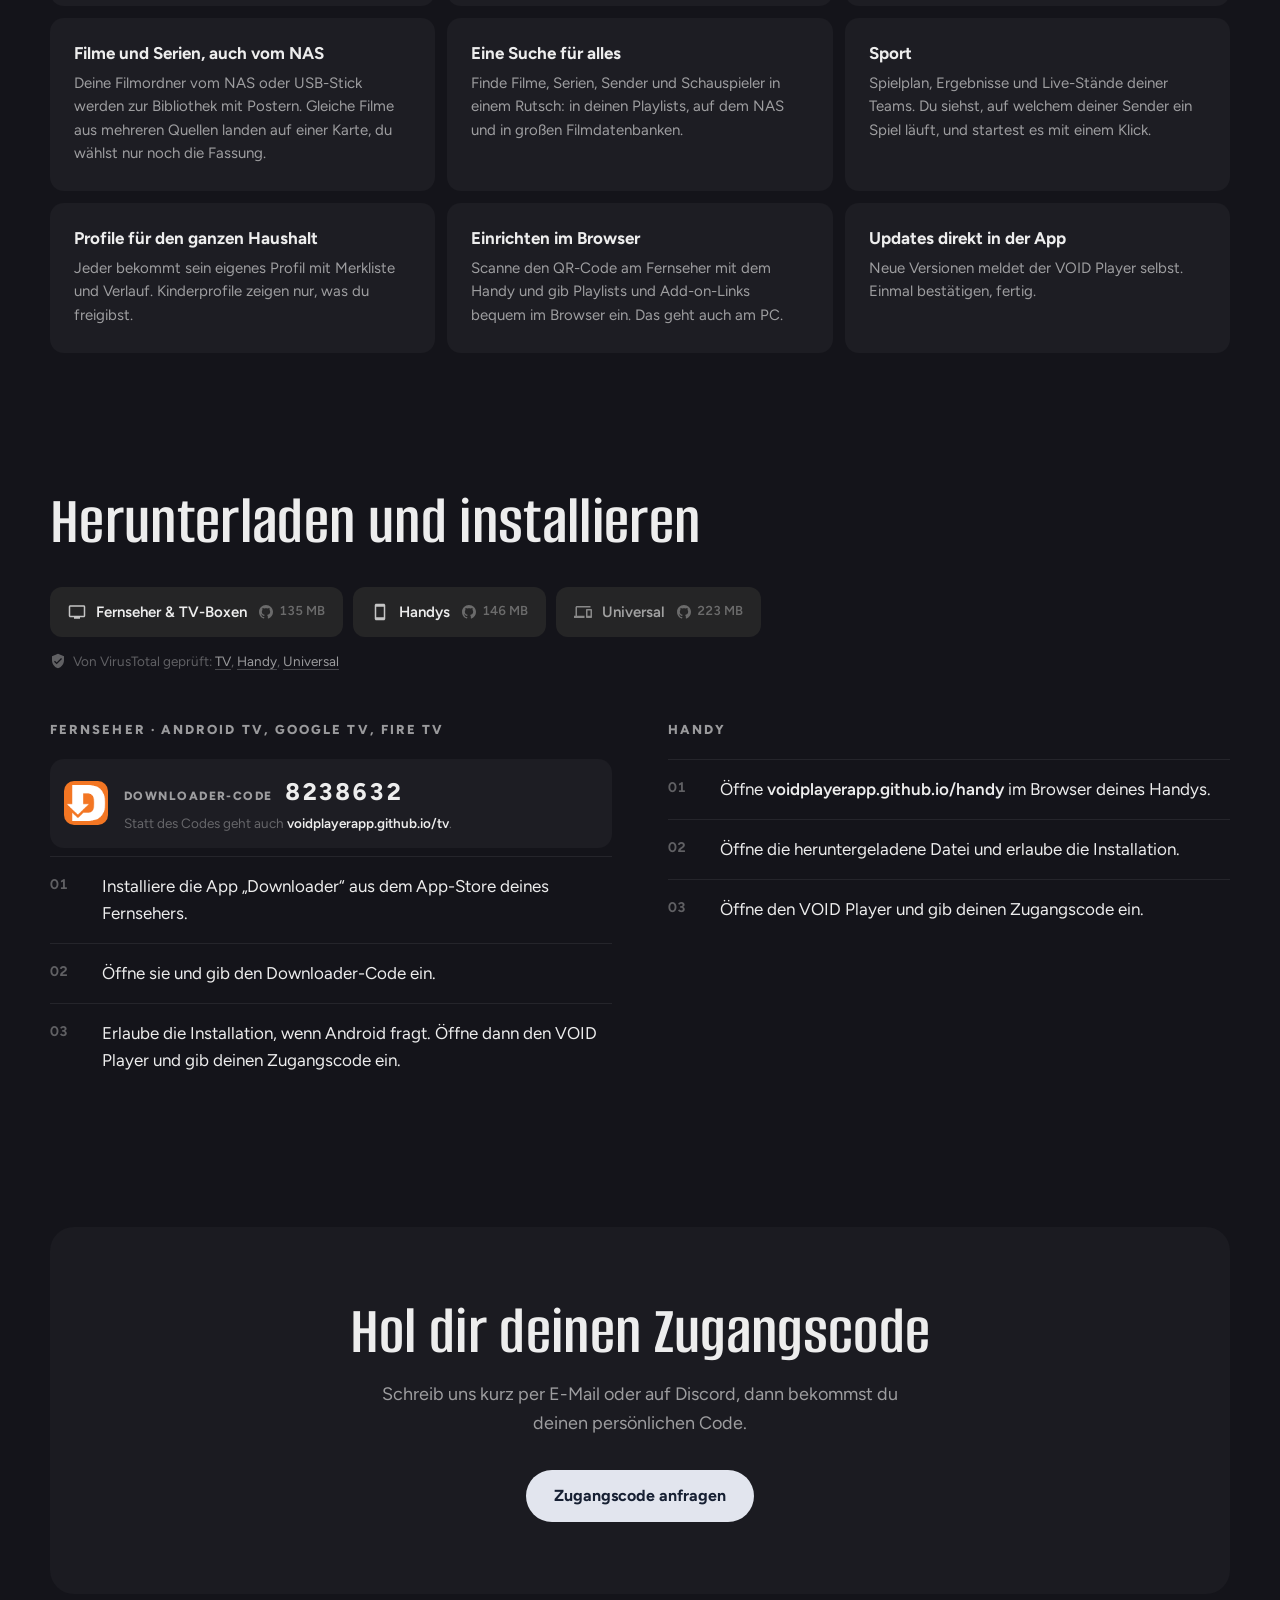
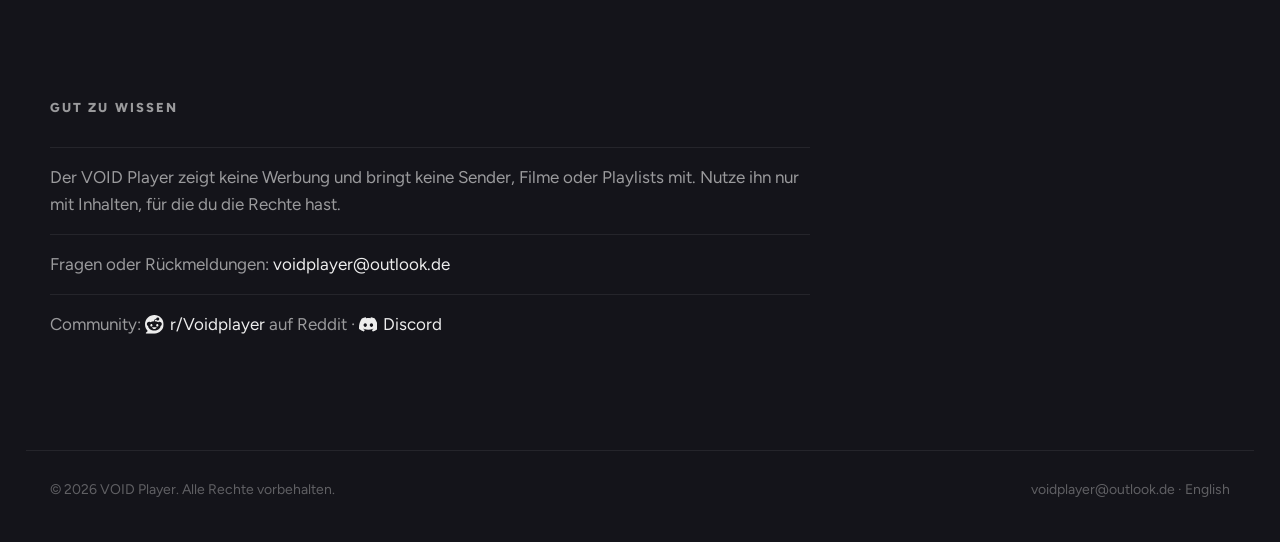
==== commit 4fb6c219: "Update start page texts" ====
--- a/de/index.html
+++ b/de/index.html
@@ -3,12 +3,12 @@
 <head>
   <meta charset="utf-8">
   <meta name="viewport" content="width=device-width, initial-scale=1">
-  <title>VOID Player · Live-TV, Filme und Serien für Android TV und Handy</title>
-  <meta name="description" content="Der VOID Player spielt deine IPTV-Playlists, Filme, Serien und Telegram-Videos auf Android TV und Android-Handys ab. Kostenlos während der geschlossenen Beta.">
+  <title>VOID Player · IPTV-Player für Android TV, Fire TV und Handy</title>
+  <meta name="description" content="Xtream, M3U, Filme und Serien vom NAS, RAR-Downloads und Telegram: Der VOID Player macht daraus deine Bibliothek, mit Postern, TV-Programm und Sync. Kostenlos während der Beta.">
   <meta name="theme-color" content="#14141a">
   <meta property="og:type" content="website">
   <meta property="og:title" content="VOID Player">
-  <meta property="og:description" content="Der VOID Player spielt deine IPTV-Playlists, Filme, Serien und Telegram-Videos auf Android TV und Android-Handys ab. Kostenlos während der geschlossenen Beta.">
+  <meta property="og:description" content="Xtream, M3U, Filme und Serien vom NAS, RAR-Downloads und Telegram: Der VOID Player macht daraus deine Bibliothek, mit Postern, TV-Programm und Sync. Kostenlos während der Beta.">
   <meta property="og:url" content="https://voidplayerapp.github.io/de/">
   <link rel="icon" type="image/png" sizes="32x32" href="../assets/img/favicon-32.png">
   <link rel="apple-touch-icon" href="../assets/img/apple-touch-icon.png">
@@ -18,7 +18,7 @@
   <link rel="alternate" hreflang="x-default" href="https://voidplayerapp.github.io/">
   <link rel="preload" href="../assets/fonts/Figtree-VariableFont_wght.ttf" as="font" type="font/ttf" crossorigin>
   <link rel="preload" href="../assets/fonts/Michroma-Regular.ttf" as="font" type="font/ttf" crossorigin>
-  <link rel="stylesheet" href="../assets/site.css?v=f2ba75ef98ef">
+  <link rel="stylesheet" href="../assets/site.css?v=f4a1d4a912bb">
 </head>
 <body>
   <svg class="sprite" aria-hidden="true" focusable="false">
@@ -57,45 +57,38 @@
       <div class="hero-copy">
         <p class="status"><span>Closed Beta</span><span class="status-version">0.9.2</span><span class="status-platform" role="img" aria-label="Für Android" title="Für Android"><svg class="icon" aria-hidden="true" focusable="false"><use href="#icon-android"/></svg></span><a class="status-source" href="https://github.com/voidplayerapp/void-player" title="VOID Player auf GitHub" aria-label="VOID Player auf GitHub"><svg class="icon" aria-hidden="true" focusable="false"><use href="#icon-github"/></svg></a></p>
         <h1 class="lockup"><span class="lockup-void">VOID</span><span class="lockup-player">Player</span></h1>
-        <p class="claim">Live-TV, Filme und Serien. Auf Fernseher und Handy.</p>
-        <p class="lead">Schau Live-TV aus deiner Playlist, Filme vom NAS und Videos aus Telegram. Der VOID Player zeigt dir das Programm, ergänzt Filminfos und gleicht Verlauf und Favoriten im Heimnetz ab. Kein zusätzliches Konto. Kein Tracking.</p>
+        <p class="headline"><span>Du bringst die Quellen mit.</span> <span class="headline-accent">Den Rest macht VOID.</span></p>
+        <p class="lead">Xtream, M3U, Filme und Serien vom NAS, RAR-Links oder Telegram – der VOID Player macht daraus deine Bibliothek. Automatisch:</p>
+        <ul class="auto-list">
+          <li>Poster, Infos und Besetzung zu jedem Film und jeder Serie</li>
+          <li>Das TV-Programm zu jedem Sender: was jetzt läuft, was danach kommt</li>
+          <li>Merkliste und Weiterschauen auf Fernseher und Handy</li>
+        </ul>
         <div class="actions">
-          <a class="btn btn-primary" href="mailto:voidplayer@outlook.de?subject=VOID%20Player%20Beta&amp;body=Hallo%2C%0A%0Aich%20w%C3%BCrde%20den%20VOID%20Player%20gerne%20ausprobieren.%0A%0AViele%20Gr%C3%BC%C3%9Fe">Zugangscode anfragen</a>
-          <p class="note">Kostenlos während der Beta. Ein Code gilt für TV und Handy.</p>
+          <div class="action-row">
+            <a class="btn btn-primary" href="mailto:voidplayer@outlook.de?subject=VOID%20Player%20Beta&amp;body=Hallo%2C%0A%0Aich%20w%C3%BCrde%20den%20VOID%20Player%20gerne%20ausprobieren.%0A%0AViele%20Gr%C3%BC%C3%9Fe">Zugangscode anfragen</a>
+            <a class="code-link" href="#download">Code schon da? Herunterladen <span aria-hidden="true">↓</span></a>
+          </div>
+          <p class="note">Kostenlos während der Beta · Ein Code für TV und Handy</p>
         </div>
       </div>
 
       <div class="hero-demo">
         <div class="picker">
-          <p class="pick-title">Deine Inhalte im VOID Player</p>
+          <p class="pick-title">Deine Quellen im VOID Player</p>
           <div class="pick-status" aria-hidden="true">
             <p class="pick-heading"><span class="is-searching">Treffer</span><span class="is-done">6 Treffer</span></p>
             <p class="pick-detail"><span class="is-searching"><span class="shimmer">Quellen werden durchsucht</span></span><span class="is-done">Alle Quellen durchsucht.</span></p>
           </div>
           <nav class="pick-rows" aria-label="Highlights">
             <div class="pick-skeleton" aria-hidden="true"><i></i><i></i></div>
-            <a class="pick-row" href="#iptv"><span class="pick-text"><span class="pick-name">Live-TV</span><span class="pick-source">Xtream- und M3U-Playlists mit Programmführer</span></span></a>
-            <a class="pick-row" href="#features-title"><span class="pick-text"><span class="pick-name">Filme und Serien</span><span class="pick-source">Der VOID Player ergänzt Poster und Filminfos</span></span></a>
-            <a class="pick-row" href="#connect"><span class="pick-text"><span class="pick-name">VOID Connect</span><span class="pick-source">Webquellen als Kataloge mit Postern nutzen</span></span></a>
-            <a class="pick-row" href="#vdownloader"><span class="pick-text"><span class="pick-name">VDownloader</span><span class="pick-source">RAR-Links laden und beim Entpacken schauen</span></span></a>
-            <a class="pick-row" href="#telegram"><span class="pick-text"><span class="pick-name">Telegram</span><span class="pick-source">Deine Chats und Kanäle auf TV und Handy</span></span></a>
-            <a class="pick-row" href="#addons"><span class="pick-text"><span class="pick-name">Stremio-Add-ons</span><span class="pick-source">Add-ons per Link im VOID Player hinzufügen</span></span></a>
+            <a class="pick-row" href="#iptv"><span class="pick-text"><span class="pick-name">Live-TV</span><span class="pick-source">Xtream und M3U in einer Timeline</span></span></a>
+            <a class="pick-row" href="#features-title"><span class="pick-text"><span class="pick-name">Filme und Serien</span><span class="pick-source">Aus Playlist, NAS oder USB, mit Postern</span></span></a>
+            <a class="pick-row" href="#connect"><span class="pick-text"><span class="pick-name">VOID Connect</span><span class="pick-source">Bibliotheken aus eigenen Quellen</span></span></a>
+            <a class="pick-row" href="#vdownloader"><span class="pick-text"><span class="pick-name">VDownloader</span><span class="pick-source">RAR-Links laden, beim Entpacken schauen</span></span></a>
+            <a class="pick-row" href="#telegram"><span class="pick-text"><span class="pick-name">Telegram</span><span class="pick-source">Videos aus deinen Chats auf dem Fernseher</span></span></a>
+            <a class="pick-row" href="#addons"><span class="pick-text"><span class="pick-name">Stremio-Add-ons</span><span class="pick-source">Für Filme, Serien und Live-TV</span></span></a>
           </nav>
-        </div>
-      </div>
-
-      <div class="downloads" id="download">
-        <p class="downloads-title">Den VOID Player herunterladen</p>
-        <div class="download-row">
-          <a class="dl" href="../tv/" aria-label="VOID Player für Fernseher und TV-Boxen von GitHub herunterladen" title="APK-Download über GitHub"><svg class="icon dl-icon" aria-hidden="true" focusable="false"><use href="#icon-tv"/></svg><span>Fernseher &amp; TV-Boxen</span><span class="size"><svg class="icon dl-source" aria-hidden="true" focusable="false"><use href="#icon-github"/></svg><span>135 MB</span></span></a>
-          <a class="dl" href="../handy/" aria-label="VOID Player für Android-Handys von GitHub herunterladen" title="APK-Download über GitHub"><svg class="icon dl-icon" aria-hidden="true" focusable="false"><use href="#icon-phone"/></svg><span>Handys</span><span class="size"><svg class="icon dl-source" aria-hidden="true" focusable="false"><use href="#icon-github"/></svg><span>146 MB</span></span></a>
-          <a class="dl dl-quiet" href="../universal/" aria-label="VOID Player für ARM-Geräte von GitHub herunterladen" title="APK-Download über GitHub"><svg class="icon dl-icon" aria-hidden="true" focusable="false"><use href="#icon-devices"/></svg><span>Universal</span><span class="size"><svg class="icon dl-source" aria-hidden="true" focusable="false"><use href="#icon-github"/></svg><span>223 MB</span></span></a>
-        </div>
-        <p class="vt"><svg class="icon vt-icon" aria-hidden="true" focusable="false"><use href="#icon-verified"/></svg><span>Von VirusTotal geprüft:</span> <a href="https://www.virustotal.com/gui/file/4369be408df0bf2d71298c66ff9a785bbb65d68636534a12876f0b03c51d10e9">TV</a>, <a href="https://www.virustotal.com/gui/file/2af36ff0ce894506cc75f662e152ea3c5c1d259c405e689803e8cb106aafff05">Handy</a>, <a href="https://www.virustotal.com/gui/file/80dda3a0fba3e22313e6f3fd7bd41bdfa0786c22afdf7bceeb732f3445876955">Universal</a></p>
-        <div class="dl-code">
-          <img class="dl-code-icon" src="../assets/img/downloader.png" alt="" width="44" height="44">
-          <p class="dl-code-main"><span class="dl-code-label">Downloader-Code</span><span class="dl-code-number">8238632</span></p>
-          <p class="dl-code-hint">Öffne am Fernseher die App „Downloader“ und gib den Code ein. Alternativ kannst du <code>voidplayerapp.github.io/tv</code> eingeben.</p>
         </div>
       </div>
     </section>
@@ -108,32 +101,32 @@
     <section class="showcase wrap" aria-label="An Bord">
       <article class="feature" id="connect" aria-labelledby="connect-title">
         <p class="overline">VOID Connect</p>
-        <h2 id="connect-title">Webquellen als Bibliothek nutzen</h2>
-        <p class="body">Mit VOID Connect bindest du Webquellen als Film- und Serienkataloge ein. Passende Quellen fügst du per Link hinzu. Poster und Filminfos findest du direkt im VOID Player. Ein eigener Server ist dafür nicht nötig.</p>
+        <h2 id="connect-title">Bibliotheken aus eigenen Quellen</h2>
+        <p class="body">Mit VOID Connect erstellst du Bibliotheken aus eigenen Quellen, mit Postern und Infos, direkt im VOID Player. Alles läuft auf deinem Fernseher oder Handy, ganz ohne eigenen Server. Fertige Quellen fügst du mit einem Link hinzu.</p>
         <div class="feature-visual"><!-- screenshot: VOID Connect --></div>
       </article>
       <article class="feature" id="vdownloader" aria-labelledby="vdl-title">
         <p class="overline">VDownloader</p>
-        <h2 id="vdl-title">Laden, entpacken, schauen</h2>
-        <p class="body">Füge deine Download-Links hinzu. Der VOID Player lädt Dateien, entpackt auch mehrteilige RAR-Archive und speichert auf dem Fernseher, einem USB-Stick oder NAS. Bei unterstützten Videos kannst du schon während des Entpackens schauen. Downloads lassen sich auch für die Nacht planen.</p>
+        <h2 id="vdl-title">Laden. Entpacken. Schon schauen.</h2>
+        <p class="body">Gib dem VOID Player einen Link, auch zu RAR-Archiven. Er lädt, entpackt automatisch, auch mehrteilige Archive, und speichert auf dem Fernseher, einem USB-Stick, einer SD-Karte oder deinem NAS. Unterstützte Videos startest du schon, während noch entpackt wird. Auf Wunsch wartet der Download bis zur Nacht.</p>
         <div class="feature-visual"><!-- screenshot: VDownloader --></div>
       </article>
       <article class="feature" id="telegram" aria-labelledby="telegram-title">
         <p class="overline">Telegram</p>
-        <h2 id="telegram-title">Telegram-Videos auf TV und Handy</h2>
-        <p class="body">Verbinde dein Telegram-Konto mit dem VOID Player. Dann kannst du Videos aus deinen Chats und Kanälen direkt auf dem Fernseher oder Handy abspielen.</p>
+        <h2 id="telegram-title">Telegram auf dem großen Bildschirm</h2>
+        <p class="body">Melde dich mit deinem Telegram-Konto an und spiel Videos aus deinen Chats und Kanälen direkt auf dem Fernseher oder Handy ab.</p>
         <div class="feature-visual"><!-- screenshot: Telegram --></div>
       </article>
       <article class="feature" id="iptv" aria-labelledby="iptv-title">
-        <p class="overline">IPTV</p>
-        <h2 id="iptv-title">Live-TV mit Programmführer</h2>
-        <p class="body">Füge deine Playlist per Xtream-Zugang oder M3U-Link hinzu. Der VOID Player zeigt deine Sender mit Programmführer. Du kannst Sendungen am Fernseher aufnehmen und, wenn dein Anbieter es unterstützt, verpasste Sendungen aus dem Archiv abspielen.</p>
+        <p class="overline">IPTV · Xtream · M3U</p>
+        <h2 id="iptv-title">Alle Sender. Eine Timeline.</h2>
+        <p class="body">Trag deinen Xtream-Zugang oder M3U-Link ein, mehr braucht es nicht. Alle Sender stehen mit TV-Programm in einer Timeline, gespeichert auf dem Gerät und deshalb sofort da. Verpasstes holst du aus dem Archiv, wenn dein Anbieter eins hat, und Sendungen nimmst du direkt aus der Timeline auf, am Fernseher oder Handy.</p>
         <div class="feature-visual"><!-- screenshot: Live-TV --></div>
       </article>
       <article class="feature" id="addons" aria-labelledby="addons-title">
         <p class="overline">Stremio-Add-ons</p>
-        <h2 id="addons-title">Stremio-Add-ons per Link hinzufügen</h2>
-        <p class="body">Füge Stremio-kompatible Add-ons mit ihrem Link hinzu. Ihre Kataloge und Wiedergabequellen findest du direkt im VOID Player. Beim Einrichten wählst du, welche gekoppelten Geräte die Add-ons übernehmen.</p>
+        <h2 id="addons-title">Add-ons für Filme, Serien und Live-TV</h2>
+        <p class="body">Füge Stremio-kompatible Add-ons per Link hinzu. Ihre Kataloge findest du im Add-on-Bereich, ihre Quellen stehen beim Abspielen in derselben Auswahl wie deine Playlists. Live-Add-ons erscheinen in Live-TV als eigene Senderlisten.</p>
         <div class="feature-visual"><!-- screenshot: Add-ons --></div>
       </article>
     </section>
@@ -141,47 +134,58 @@
     <section class="spot spot-flip wrap" aria-labelledby="privacy-title">
       <div class="spot-text">
         <p class="overline">Datenschutz</p>
-        <h2 id="privacy-title">Abgleich direkt im Heimnetz</h2>
-        <p class="body">Für den VOID Player brauchst du kein eigenes Konto. Verlauf, Favoriten und Einstellungen gleichen sich verschlüsselt zwischen deinen gekoppelten Geräten im Heimnetz ab. Zugangsdaten speichert der VOID Player auf deinen Geräten und überträgt sie nur an den jeweiligen Dienst.</p>
+        <h2 id="privacy-title">Deine Daten bleiben zu Hause</h2>
+        <p class="body">Zugangsdaten bleiben auf deinen Geräten und gehen nur an den Dienst, zu dem sie gehören – nie an uns. Deine Geräte gleichen sich direkt im Heimnetz ab, verschlüsselt.</p>
       </div>
       <ul class="promise">
-        <li><strong>Kein zusätzliches Konto.</strong></li>
+        <li><strong>Kein Konto.</strong></li>
         <li><strong>Kein Tracking.</strong></li>
-        <li>Abgleich ohne Cloud.</li>
+        <li>Sync ohne Cloud.</li>
       </ul>
     </section>
 
     <section class="features wrap" aria-labelledby="features-title">
       <h2 class="section-title" id="features-title">Was der VOID Player kann</h2>
       <div class="grid">
-        <article class="tile"><h3>Für Fernseher und Handy</h3><p>Am Fernseher navigierst du mit der Fernbedienung, am Handy per Touch. 4K, HDR und Mehrkanalton hängen vom Gerät und der jeweiligen Videodatei ab.</p></article>
-        <article class="tile"><h3>Sendungen nachholen</h3><p>Wenn dein Anbieter ein Archiv anbietet, kannst du verpasste Sendungen direkt aus dem Programmführer öffnen.</p></article>
-        <article class="tile"><h3>Filme und Serien</h3><p>Poster, Beschreibungen und Besetzung findest du direkt bei deinen Filmen und Serien. Dein Fortschritt wird zwischen gekoppelten Geräten abgeglichen.</p></article>
-        <article class="tile"><h3>Einrichten im Browser</h3><p>Scanne mit deinem Handy den QR-Code auf dem Fernseher. Playlists und Add-ons richtest du dann im Browser ein. Das geht auch am PC.</p></article>
-        <article class="tile"><h3>Auf deinen Geräten weiterschauen</h3><p>Fang auf dem Fernseher an und schau am Handy weiter. Gekoppelte Geräte gleichen Verlauf, Favoriten und Einstellungen im Heimnetz ab.</p></article>
-        <article class="tile"><h3>Sendungen aufnehmen</h3><p>Nimm Sendungen am Fernseher direkt aus dem Programm auf. Du kannst sie später ansehen oder die Aufnahme aufs Handy kopieren.</p></article>
-        <article class="tile"><h3>Eigene Profile im Haushalt</h3><p>Jeder im Haushalt kann ein eigenes Profil mit Verlauf und Favoriten nutzen. Kinderprofile zeigen nur die Inhalte, die du freigegeben hast.</p></article>
-        <article class="tile"><h3>Sport</h3><p>Spielplan, Ergebnisse und Live-Stände deiner Teams. Passende Sender aus deiner Playlist lassen sich direkt aus dem Sportbereich öffnen.</p></article>
-        <article class="tile"><h3>Updates direkt in der App</h3><p>Wenn eine neue Version bereitsteht, meldet sich der VOID Player in der App. Du bestätigst die Installation direkt am Gerät.</p></article>
-      </div>
-    </section>
-
-    <section class="install wrap" aria-labelledby="install-title">
-      <h2 class="section-title" id="install-title">Installation</h2>
+        <article class="tile"><h3>Dein Dashboard, deine Reihen</h3><p>Merkliste, Für dich, Trends, Sport oder deine Lieblingskategorie: Du bestimmst, welche Reihen es gibt und in welcher Reihenfolge, für Start, Filme und Serien getrennt. Jede Reihe kannst du auch als breites Spotlight hervorheben.</p></article>
+        <article class="tile"><h3>Flüssig, auch mit riesigen Listen</h3><p>Auch Playlists mit Hunderttausenden Titeln laufen flüssig, schon auf TV-Boxen mit 1,5 GB Arbeitsspeicher. Deine Bibliothek liegt dafür in einer schnellen Datenbank direkt auf dem Gerät.</p></article>
+        <article class="tile"><h3>4K, HDR und Dolby Vision</h3><p>Am Fernseher nutzt der VOID Player den Hardware-Decoder deines Geräts: 4K mit HDR10 und Dolby Vision, Dolby- und DTS-Ton direkt an den Receiver, je nach Gerät. Am Handy spielt er fast jedes Format.</p></article>
+        <article class="tile"><h3>Filme und Serien, auch vom NAS</h3><p>Deine Filmordner vom NAS oder USB-Stick werden zur Bibliothek mit Postern. Gleiche Filme aus mehreren Quellen landen auf einer Karte, du wählst nur noch die Fassung.</p></article>
+        <article class="tile"><h3>Eine Suche für alles</h3><p>Finde Filme, Serien, Sender und Schauspieler in einem Rutsch: in deinen Playlists, auf dem NAS und in großen Filmdatenbanken.</p></article>
+        <article class="tile"><h3>Sport</h3><p>Spielplan, Ergebnisse und Live-Stände deiner Teams. Du siehst, auf welchem deiner Sender ein Spiel läuft, und startest es mit einem Klick.</p></article>
+        <article class="tile"><h3>Profile für den ganzen Haushalt</h3><p>Jeder bekommt sein eigenes Profil mit Merkliste und Verlauf. Kinderprofile zeigen nur, was du freigibst.</p></article>
+        <article class="tile"><h3>Einrichten im Browser</h3><p>Scanne den QR-Code am Fernseher mit dem Handy und gib Playlists und Add-on-Links bequem im Browser ein. Das geht auch am PC.</p></article>
+        <article class="tile"><h3>Updates direkt in der App</h3><p>Neue Versionen meldet der VOID Player selbst. Einmal bestätigen, fertig.</p></article>
+      </div>
+    </section>
+
+    <section class="install wrap" id="download" aria-labelledby="install-title">
+      <h2 class="section-title" id="install-title">Herunterladen und installieren</h2>
+      <div class="download-row">
+        <a class="dl" href="../tv/" aria-label="VOID Player für Fernseher und TV-Boxen von GitHub herunterladen" title="APK-Download über GitHub"><svg class="icon dl-icon" aria-hidden="true" focusable="false"><use href="#icon-tv"/></svg><span>Fernseher &amp; TV-Boxen</span><span class="size"><svg class="icon dl-source" aria-hidden="true" focusable="false"><use href="#icon-github"/></svg><span>135 MB</span></span></a>
+        <a class="dl" href="../handy/" aria-label="VOID Player für Android-Handys von GitHub herunterladen" title="APK-Download über GitHub"><svg class="icon dl-icon" aria-hidden="true" focusable="false"><use href="#icon-phone"/></svg><span>Handys</span><span class="size"><svg class="icon dl-source" aria-hidden="true" focusable="false"><use href="#icon-github"/></svg><span>146 MB</span></span></a>
+        <a class="dl dl-quiet" href="../universal/" aria-label="VOID Player für ARM-Geräte von GitHub herunterladen" title="APK-Download über GitHub"><svg class="icon dl-icon" aria-hidden="true" focusable="false"><use href="#icon-devices"/></svg><span>Universal</span><span class="size"><svg class="icon dl-source" aria-hidden="true" focusable="false"><use href="#icon-github"/></svg><span>223 MB</span></span></a>
+      </div>
+      <p class="vt"><svg class="icon vt-icon" aria-hidden="true" focusable="false"><use href="#icon-verified"/></svg><span>Von VirusTotal geprüft:</span> <a href="https://www.virustotal.com/gui/file/4369be408df0bf2d71298c66ff9a785bbb65d68636534a12876f0b03c51d10e9">TV</a>, <a href="https://www.virustotal.com/gui/file/2af36ff0ce894506cc75f662e152ea3c5c1d259c405e689803e8cb106aafff05">Handy</a>, <a href="https://www.virustotal.com/gui/file/80dda3a0fba3e22313e6f3fd7bd41bdfa0786c22afdf7bceeb732f3445876955">Universal</a></p>
       <div class="install-cols">
         <div>
           <h3>Fernseher · Android TV, Google TV, Fire TV</h3>
+          <div class="dl-code">
+            <img class="dl-code-icon" src="../assets/img/downloader.png" alt="" width="44" height="44">
+            <p class="dl-code-main"><span class="dl-code-label">Downloader-Code</span><span class="dl-code-number">8238632</span></p>
+            <p class="dl-code-hint">Statt des Codes geht auch <code>voidplayerapp.github.io/tv</code>.</p>
+          </div>
           <ol class="steps">
             <li>Installiere die App „Downloader“ aus dem App-Store deines Fernsehers.</li>
-            <li>Öffne die App und gib <code>8238632</code> oder <code>voidplayerapp.github.io/tv</code> ein.</li>
-            <li>Erlaube die Installation, wenn Android danach fragt. Öffne anschließend den VOID Player und gib deinen Zugangscode ein.</li>
+            <li>Öffne sie und gib den Downloader-Code ein.</li>
+            <li>Erlaube die Installation, wenn Android fragt. Öffne dann den VOID Player und gib deinen Zugangscode ein.</li>
           </ol>
         </div>
         <div>
           <h3>Handy</h3>
           <ol class="steps">
-            <li>Öffne <code>voidplayerapp.github.io/handy</code> im Browser auf deinem Handy.</li>
-            <li>Öffne die heruntergeladene Datei und erlaube die Installation, wenn Android danach fragt.</li>
+            <li>Öffne <code>voidplayerapp.github.io/handy</code> im Browser deines Handys.</li>
+            <li>Öffne die heruntergeladene Datei und erlaube die Installation.</li>
             <li>Öffne den VOID Player und gib deinen Zugangscode ein.</li>
           </ol>
         </div>
@@ -190,8 +194,8 @@
 
     <section class="join wrap" aria-labelledby="join-title">
       <div class="join-inner">
-        <h2 class="section-title" id="join-title">Den VOID Player ausprobieren</h2>
-        <p class="body">Einen Zugangscode bekommst du über <a href="https://discord.gg/7EcNAesKW">Discord</a> oder per E-Mail. Eine kurze Nachricht reicht. Du kannst denselben Code auf Fernseher und Handy verwenden.</p>
+        <h2 class="section-title" id="join-title">Hol dir deinen Zugangscode</h2>
+        <p class="body">Schreib uns kurz per E-Mail oder auf <a href="https://discord.gg/7EcNAesKW">Discord</a>, dann bekommst du deinen persönlichen Code.</p>
         <a class="btn btn-primary" href="mailto:voidplayer@outlook.de?subject=VOID%20Player%20Beta&amp;body=Hallo%2C%0A%0Aich%20w%C3%BCrde%20den%20VOID%20Player%20gerne%20ausprobieren.%0A%0AViele%20Gr%C3%BC%C3%9Fe">Zugangscode anfragen</a>
       </div>
     </section>
@@ -199,8 +203,7 @@
     <section class="facts wrap" aria-labelledby="facts-title">
       <p class="overline" id="facts-title">Gut zu wissen</p>
       <ul>
-        <li>Der VOID Player bringt keine Sender, Filme oder Playlists mit. Nutze die App nur mit Inhalten, für die du die Rechte hast.</li>
-        <li>Kostenlos während der Beta. Ohne Werbung, Tracking oder zusätzliches Konto.</li>
+        <li>Der VOID Player zeigt keine Werbung und bringt keine Sender, Filme oder Playlists mit. Nutze ihn nur mit Inhalten, für die du die Rechte hast.</li>
         <li>Fragen oder Rückmeldungen: <a href="mailto:voidplayer@outlook.de">voidplayer@outlook.de</a></li>
         <li class="community">Community: <a href="https://www.reddit.com/r/Voidplayer/"><svg class="icon" aria-hidden="true" focusable="false"><use href="#icon-reddit"/></svg>r/Voidplayer</a> auf Reddit · <a href="https://discord.gg/7EcNAesKW"><svg class="icon" aria-hidden="true" focusable="false"><use href="#icon-discord"/></svg>Discord</a></li>
       </ul>
--- a/assets/site.css
+++ b/assets/site.css
@@ -251,9 +251,7 @@
 .hero {
   display: grid;
   grid-template-columns: minmax(0, 1fr) minmax(0, 440px);
-  grid-template-areas:
-    "copy demo"
-    "downloads demo";
+  grid-template-areas: "copy demo";
   column-gap: 80px;
   padding-top: 88px;
   padding-bottom: 104px;
@@ -360,21 +358,73 @@
   color: #a3a3a9;
 }
 
-.claim {
-  max-width: 34ch;
-  margin: 30px 0 0;
-  font-size: clamp(19px, 2.2vw, 23px);
-  font-weight: 650;
-  line-height: 1.4;
-  color: var(--text);
+/* The promise under the brand mark (user 09.11.): two lines, the second in the silver of the logo. */
+.headline {
+  margin: 34px 0 0;
+  font-family: "Alumni Sans", "Figtree", sans-serif;
+  font-weight: 600;
+  font-size: clamp(42px, 5.2vw, 70px);
+  line-height: 0.98;
+  letter-spacing: 0.005em;
+  color: var(--text);
+}
+
+.headline > span {
+  display: block;
+  text-wrap: balance;
+}
+
+.headline-accent {
+  color: #c4c4ca;
+}
+
+@supports ((-webkit-background-clip: text) or (background-clip: text)) {
+  .headline-accent {
+    padding-bottom: 0.06em;
+    color: transparent;
+    background: linear-gradient(180deg, #ffffff 0%, #ececef 38%, #b3b3b9 72%, #8d8d94 100%);
+    -webkit-background-clip: text;
+    background-clip: text;
+  }
 }
 
 .lead {
-  max-width: 34ch;
-  margin: 10px 0 0;
-  font-size: clamp(19px, 2.2vw, 23px);
+  max-width: 40ch;
+  margin: 22px 0 0;
+  font-size: clamp(18px, 1.9vw, 21px);
+  line-height: 1.5;
+  color: var(--text-2);
+}
+
+/* What VOID Player does by itself, each line with the app's green status dot. */
+.auto-list {
+  display: grid;
+  gap: 10px;
+  max-width: 40em;
+  margin: 18px 0 0;
+  padding: 0;
+  list-style: none;
+}
+
+.auto-list li {
+  position: relative;
+  padding-left: 22px;
+  font-size: 17px;
+  font-weight: 600;
   line-height: 1.45;
-  color: var(--text-2);
+  color: var(--text);
+}
+
+.auto-list li::before {
+  content: "";
+  position: absolute;
+  left: 0;
+  top: 0.725em;
+  width: 8px;
+  height: 8px;
+  border-radius: 50%;
+  background: var(--status);
+  transform: translateY(-50%);
 }
 
 .nowrap {
@@ -382,7 +432,30 @@
 }
 
 .actions {
-  margin-top: 36px;
+  margin-top: 32px;
+}
+
+.action-row {
+  display: flex;
+  flex-wrap: wrap;
+  align-items: center;
+  gap: 14px 26px;
+}
+
+/* For people who already have a code: a quiet link down to the downloads. */
+.code-link {
+  font-size: 15px;
+  font-weight: 600;
+  color: var(--text-2);
+  text-decoration: underline;
+  text-decoration-color: rgba(237, 237, 237, 0.24);
+  text-underline-offset: 4px;
+  transition: color 150ms ease;
+}
+
+.code-link:hover,
+.code-link:focus-visible {
+  color: var(--text);
 }
 
 .btn {
@@ -410,20 +483,6 @@
   margin: 14px 0 0;
   font-size: 14px;
   color: var(--text-3);
-}
-
-.downloads {
-  grid-area: downloads;
-  margin-top: 44px;
-  padding-top: 28px;
-  border-top: 1px solid var(--hairline);
-}
-
-.downloads-title {
-  margin: 0 0 14px;
-  font-size: 15px;
-  font-weight: 600;
-  color: var(--text-2);
 }
 
 .download-row {
@@ -1145,6 +1204,16 @@
   padding-top: 136px;
 }
 
+/* Downloads, VirusTotal and the Downloader code sit with the install steps (user 09.11.). */
+.install .vt {
+  margin-bottom: 48px;
+}
+
+.install .dl-code {
+  max-width: none;
+  margin: 0 0 8px;
+}
+
 .install-cols {
   display: grid;
   grid-template-columns: repeat(2, minmax(0, 1fr));
@@ -1272,17 +1341,12 @@
     grid-template-columns: minmax(0, 1fr);
     grid-template-areas:
       "copy"
-      "demo"
-      "downloads";
+      "demo";
     row-gap: 56px;
   }
 
   .hero-demo {
     max-width: 560px;
-  }
-
-  .downloads {
-    margin-top: 0;
   }
 }
 
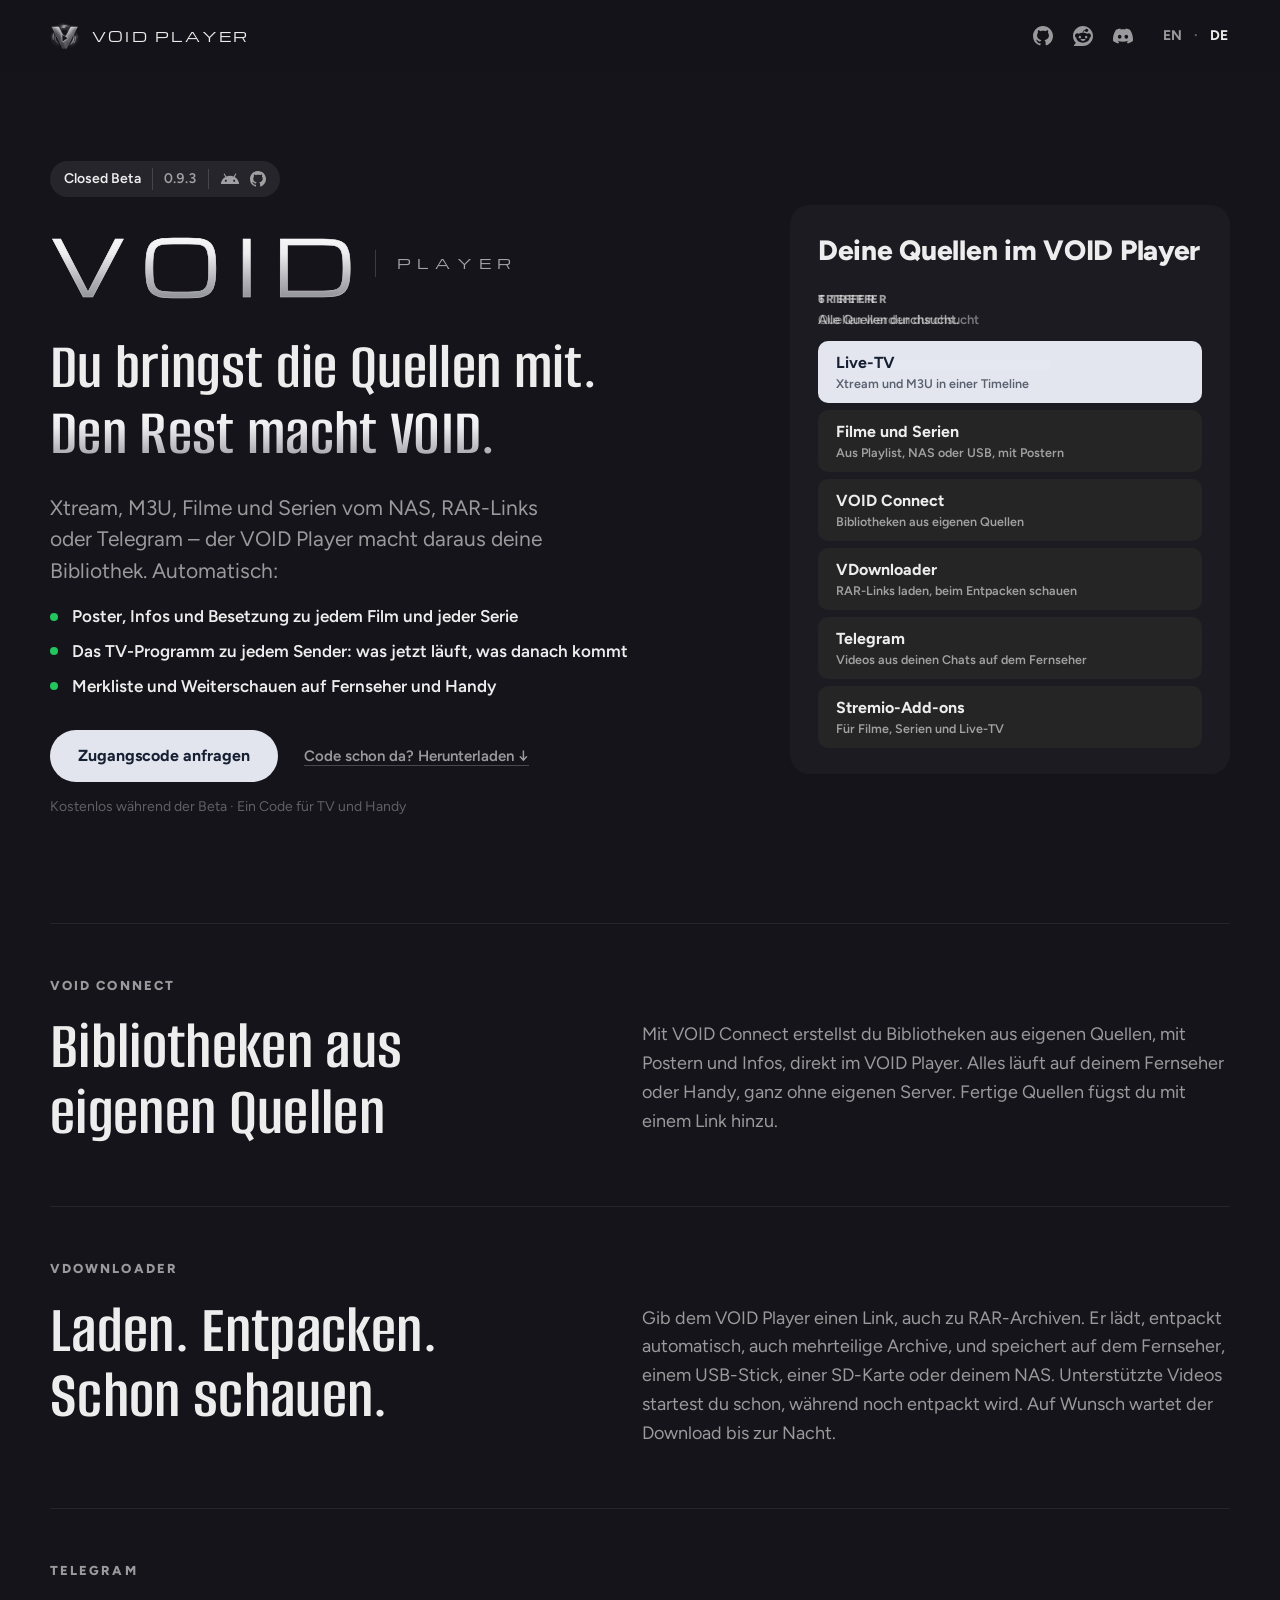
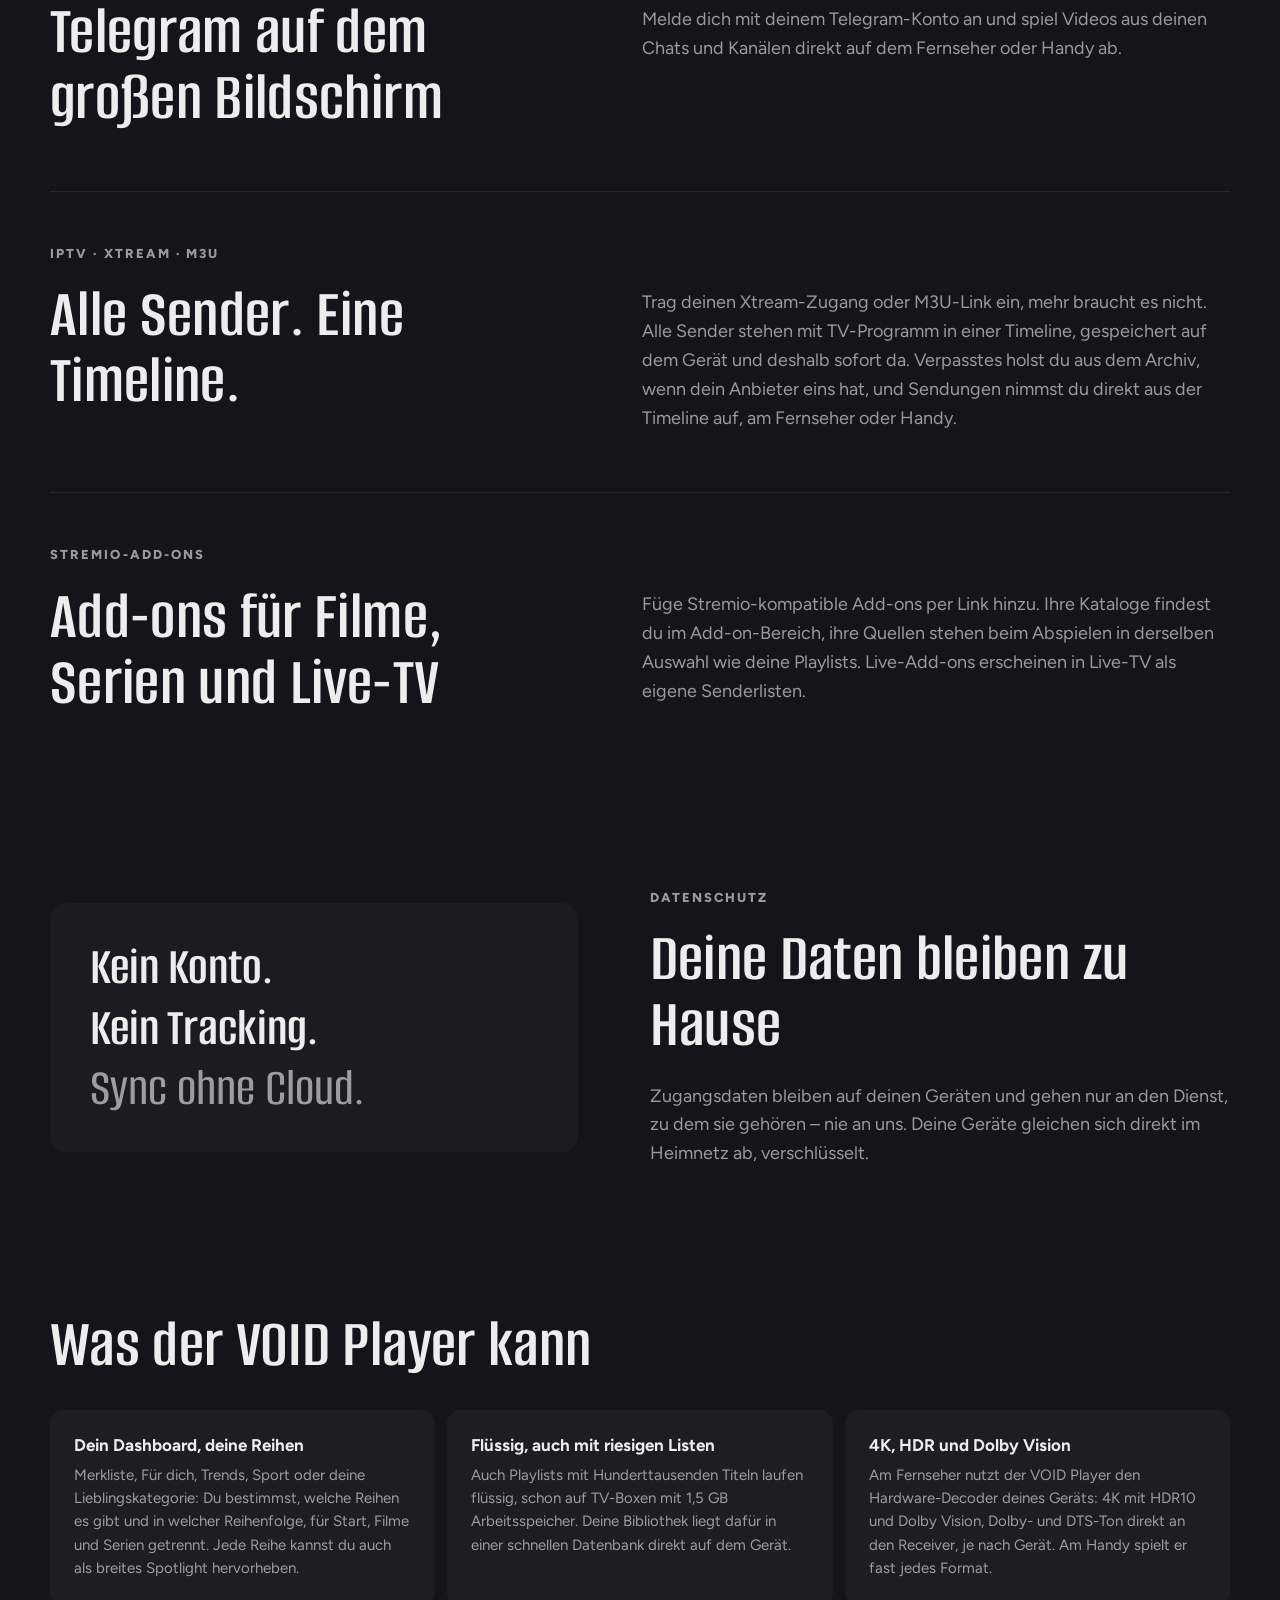
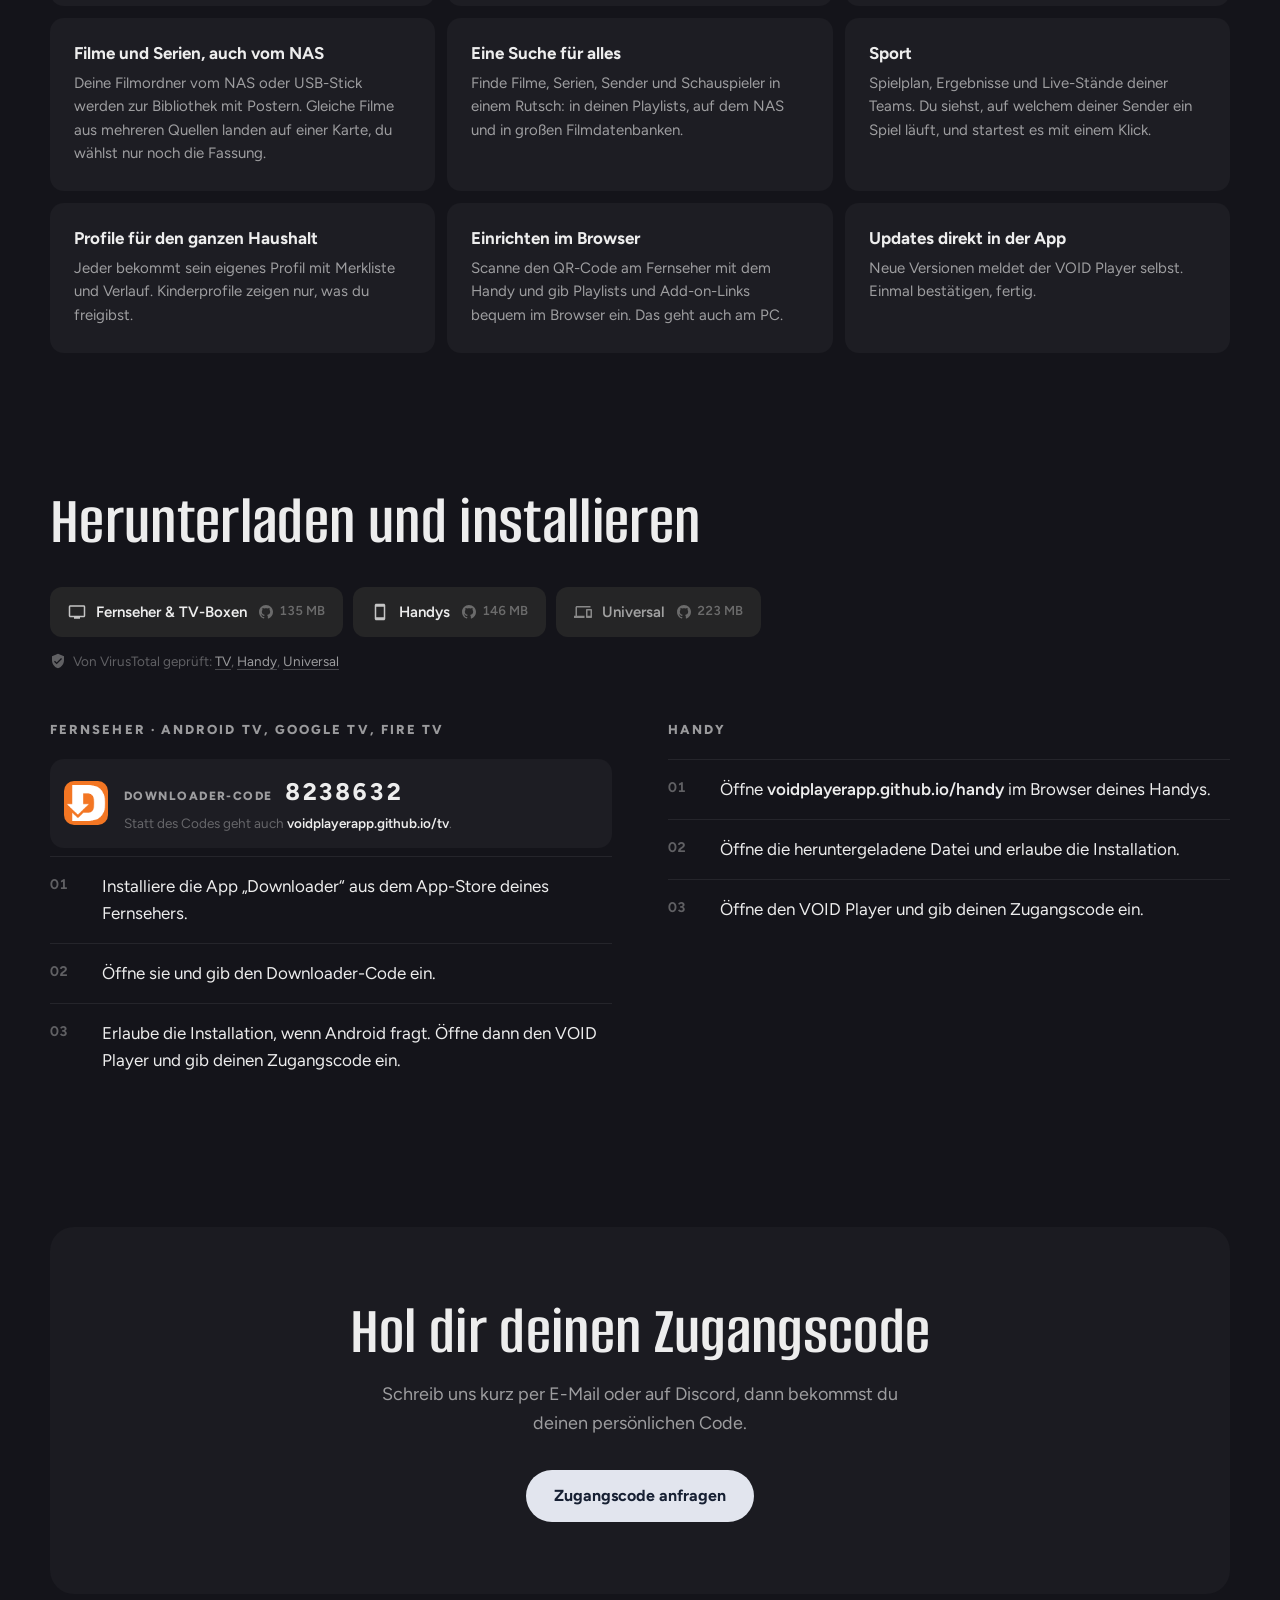
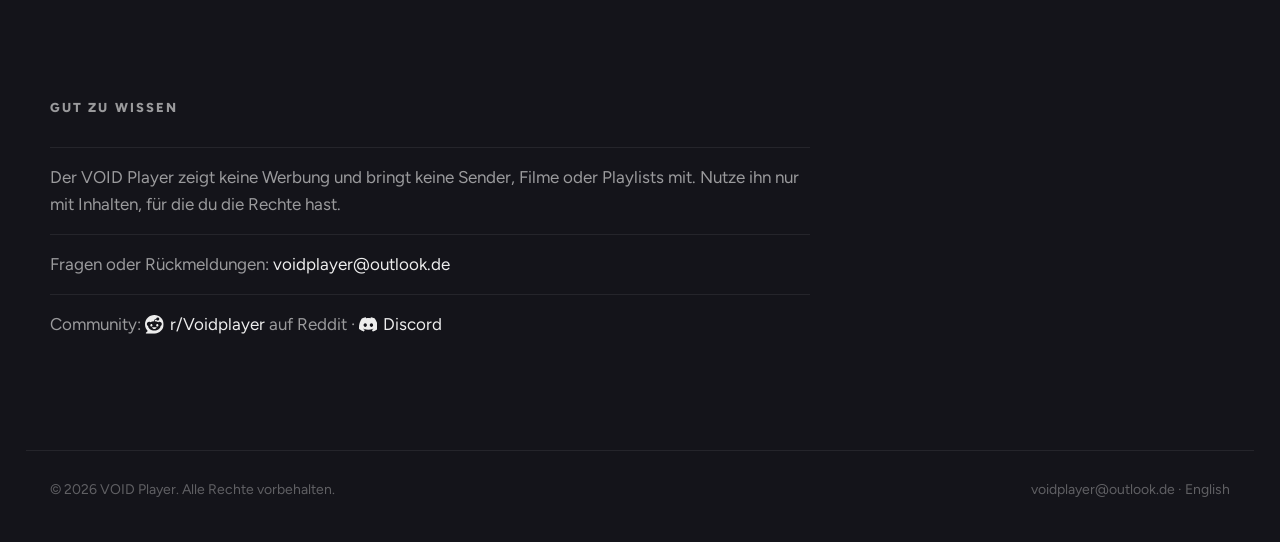
==== commit 9b076659: "VOID Player 0.9.3" ====
--- a/de/index.html
+++ b/de/index.html
@@ -55,7 +55,7 @@
   <main>
     <section class="hero wrap">
       <div class="hero-copy">
-        <p class="status"><span>Closed Beta</span><span class="status-version">0.9.2</span><span class="status-platform" role="img" aria-label="Für Android" title="Für Android"><svg class="icon" aria-hidden="true" focusable="false"><use href="#icon-android"/></svg></span><a class="status-source" href="https://github.com/voidplayerapp/void-player" title="VOID Player auf GitHub" aria-label="VOID Player auf GitHub"><svg class="icon" aria-hidden="true" focusable="false"><use href="#icon-github"/></svg></a></p>
+        <p class="status"><span>Closed Beta</span><span class="status-version">0.9.3</span><span class="status-platform" role="img" aria-label="Für Android" title="Für Android"><svg class="icon" aria-hidden="true" focusable="false"><use href="#icon-android"/></svg></span><a class="status-source" href="https://github.com/voidplayerapp/void-player" title="VOID Player auf GitHub" aria-label="VOID Player auf GitHub"><svg class="icon" aria-hidden="true" focusable="false"><use href="#icon-github"/></svg></a></p>
         <h1 class="lockup"><span class="lockup-void">VOID</span><span class="lockup-player">Player</span></h1>
         <p class="headline"><span>Du bringst die Quellen mit.</span> <span class="headline-accent">Den Rest macht VOID.</span></p>
         <p class="lead">Xtream, M3U, Filme und Serien vom NAS, RAR-Links oder Telegram – der VOID Player macht daraus deine Bibliothek. Automatisch:</p>
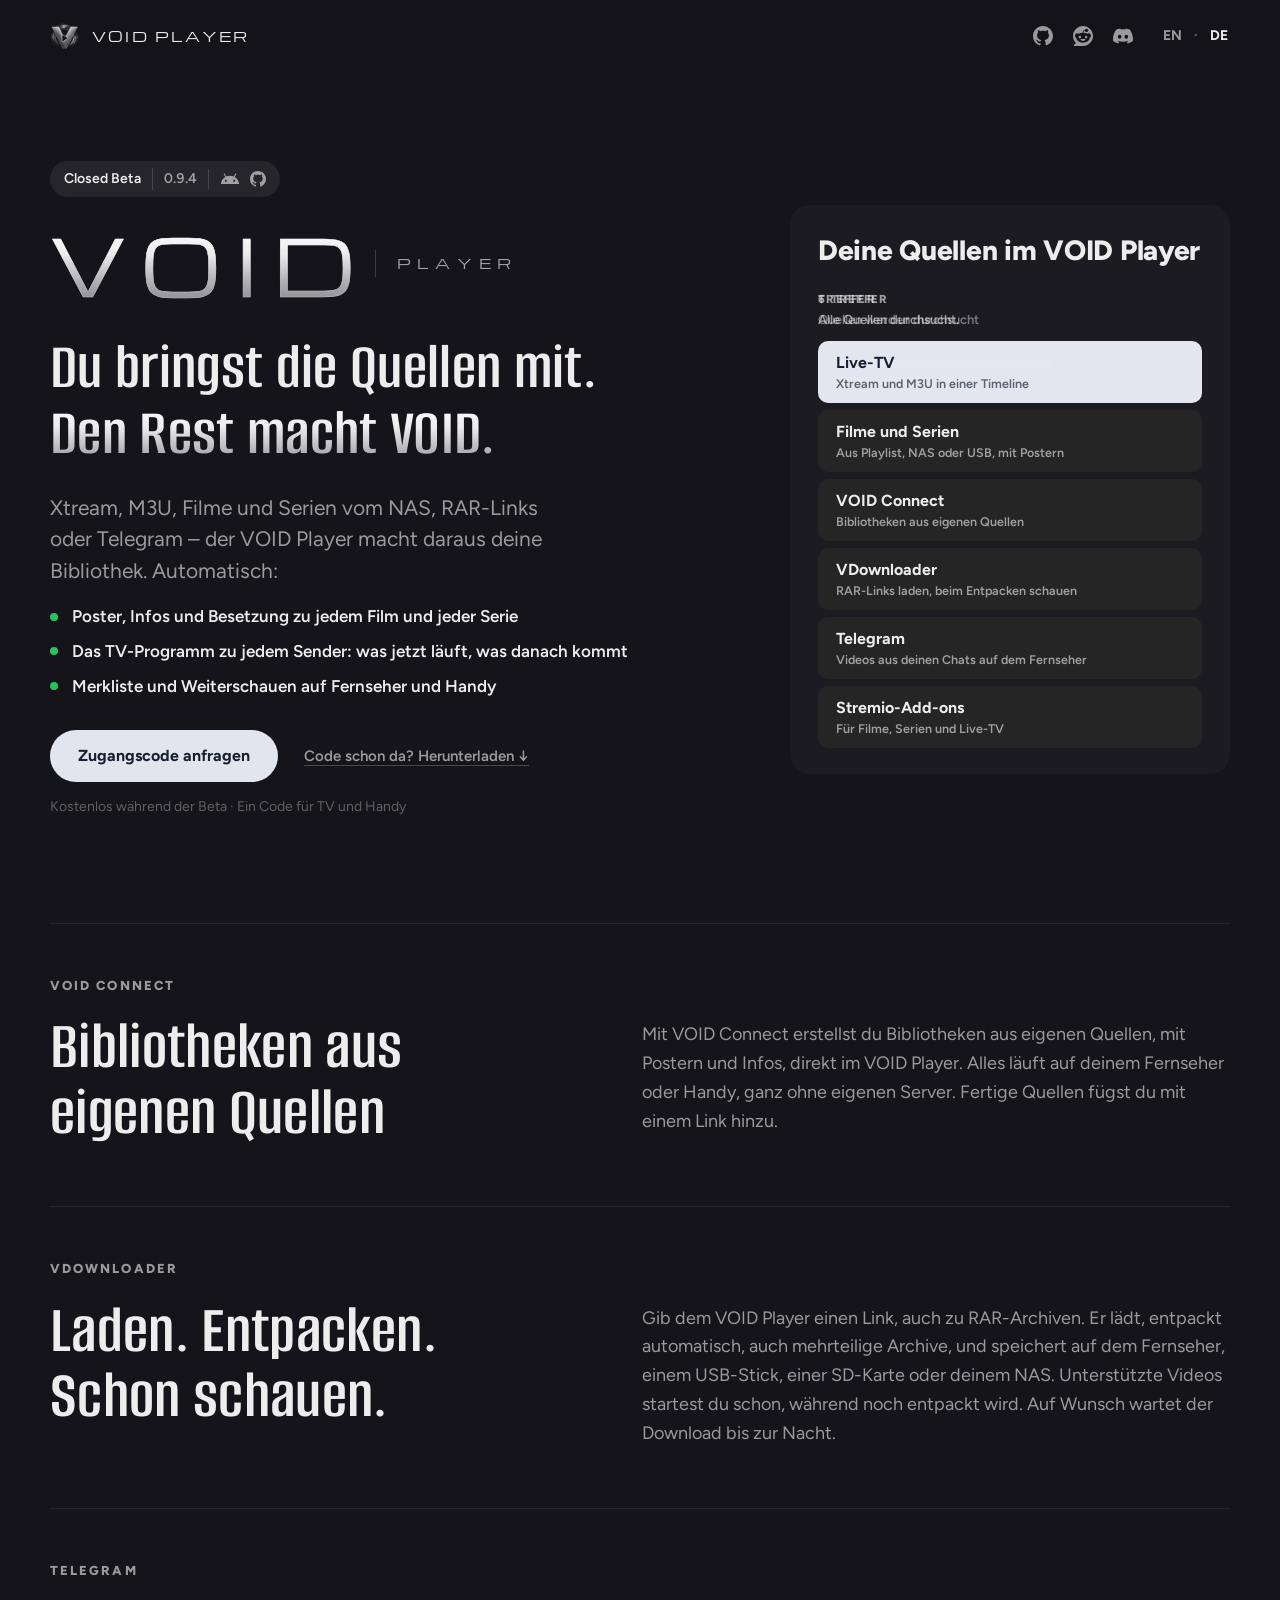
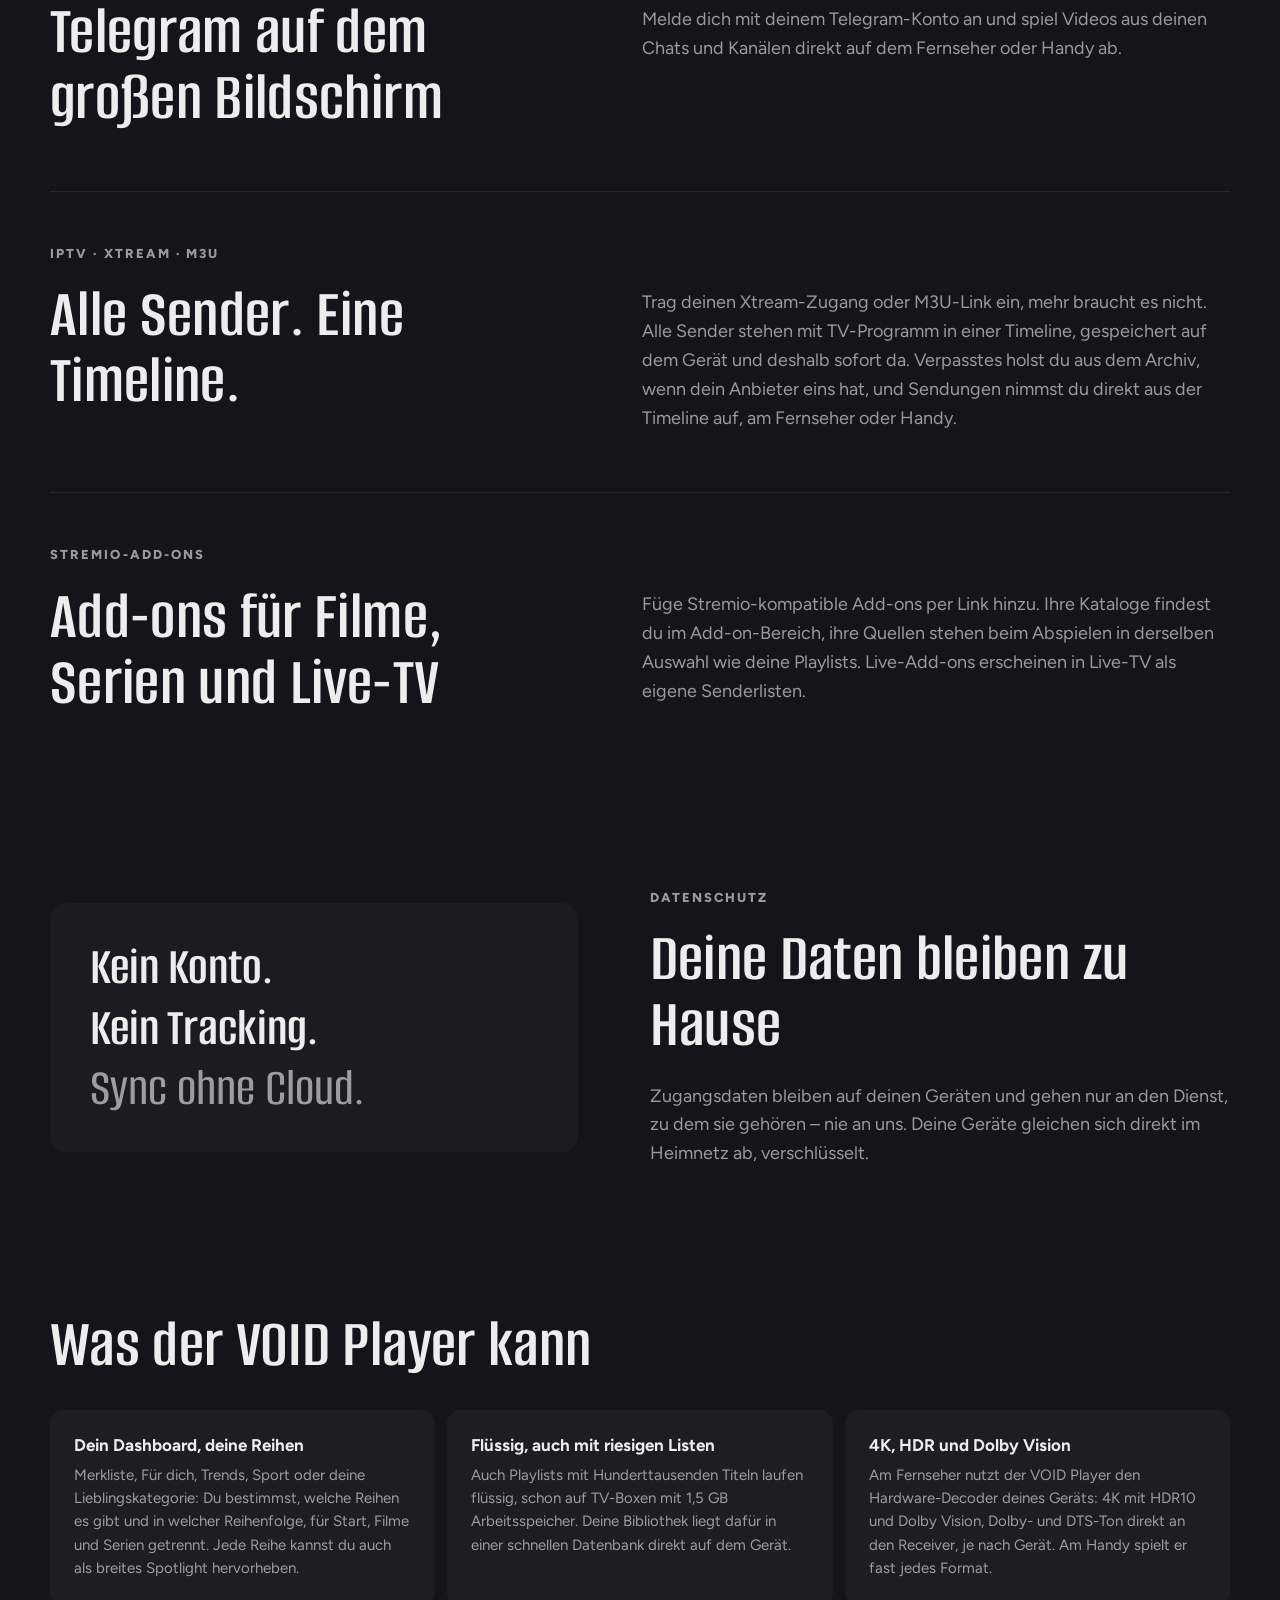
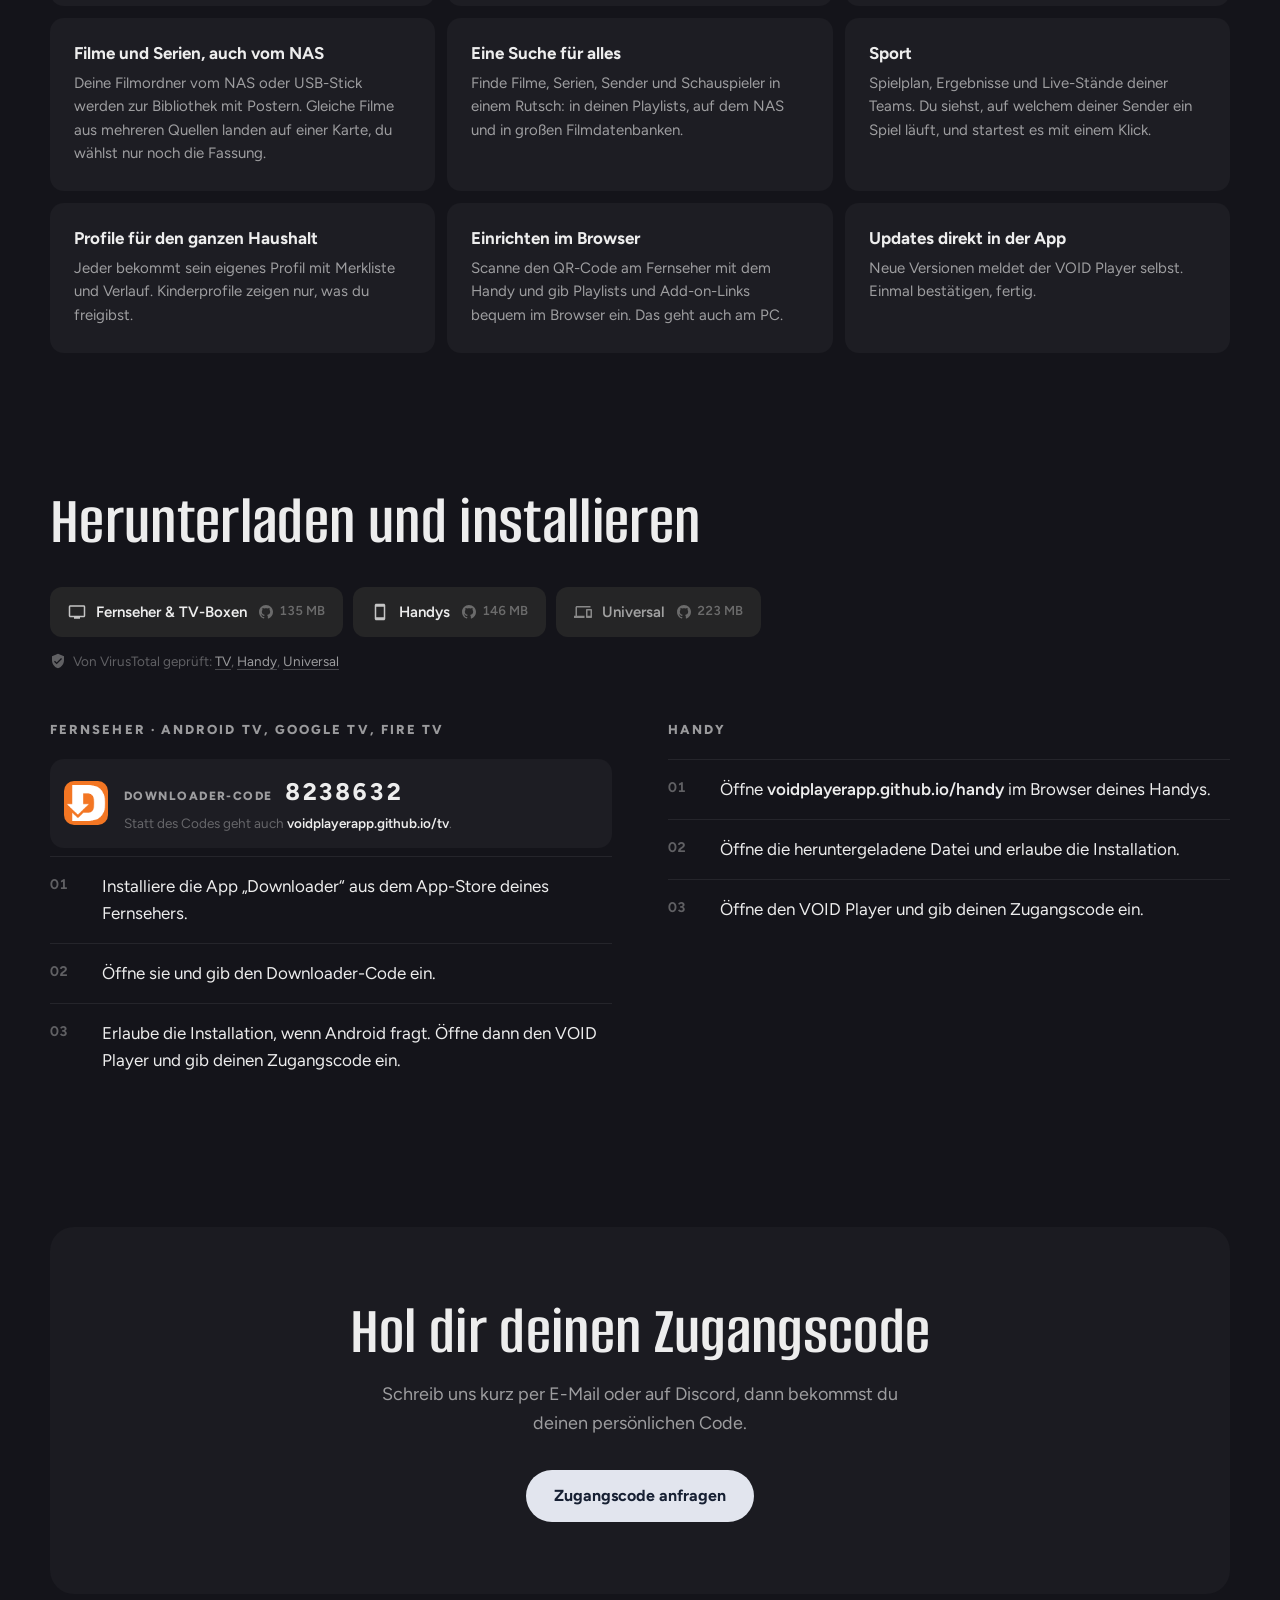
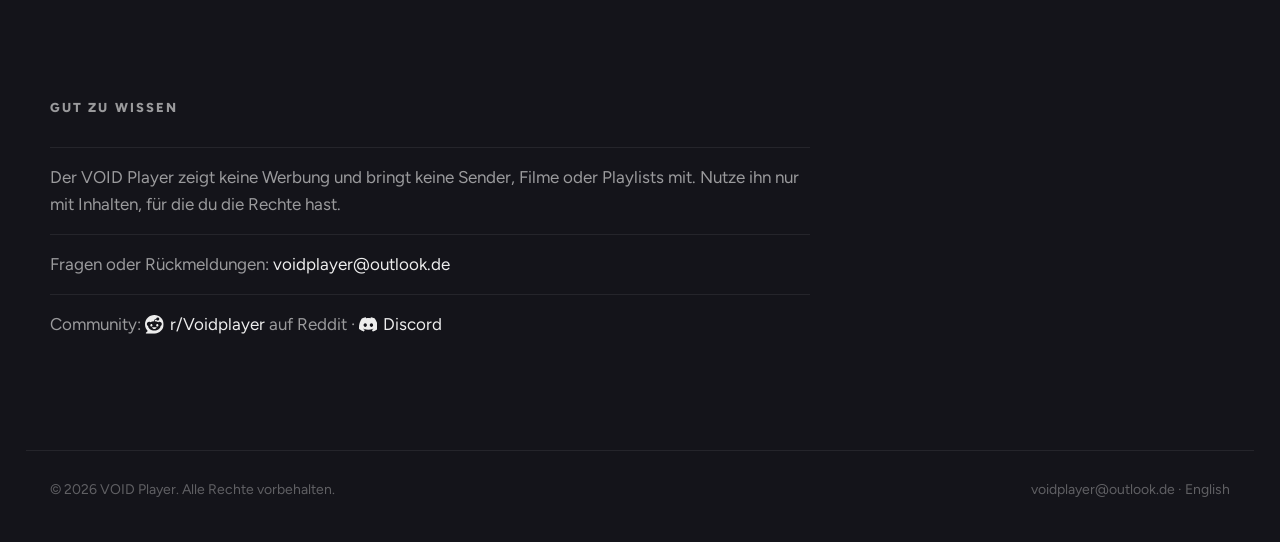
==== commit 89e895cf: "VOID Player 0.9.4" ====
--- a/de/index.html
+++ b/de/index.html
@@ -55,7 +55,7 @@
   <main>
     <section class="hero wrap">
       <div class="hero-copy">
-        <p class="status"><span>Closed Beta</span><span class="status-version">0.9.3</span><span class="status-platform" role="img" aria-label="Für Android" title="Für Android"><svg class="icon" aria-hidden="true" focusable="false"><use href="#icon-android"/></svg></span><a class="status-source" href="https://github.com/voidplayerapp/void-player" title="VOID Player auf GitHub" aria-label="VOID Player auf GitHub"><svg class="icon" aria-hidden="true" focusable="false"><use href="#icon-github"/></svg></a></p>
+        <p class="status"><span>Closed Beta</span><span class="status-version">0.9.4</span><span class="status-platform" role="img" aria-label="Für Android" title="Für Android"><svg class="icon" aria-hidden="true" focusable="false"><use href="#icon-android"/></svg></span><a class="status-source" href="https://github.com/voidplayerapp/void-player" title="VOID Player auf GitHub" aria-label="VOID Player auf GitHub"><svg class="icon" aria-hidden="true" focusable="false"><use href="#icon-github"/></svg></a></p>
         <h1 class="lockup"><span class="lockup-void">VOID</span><span class="lockup-player">Player</span></h1>
         <p class="headline"><span>Du bringst die Quellen mit.</span> <span class="headline-accent">Den Rest macht VOID.</span></p>
         <p class="lead">Xtream, M3U, Filme und Serien vom NAS, RAR-Links oder Telegram – der VOID Player macht daraus deine Bibliothek. Automatisch:</p>
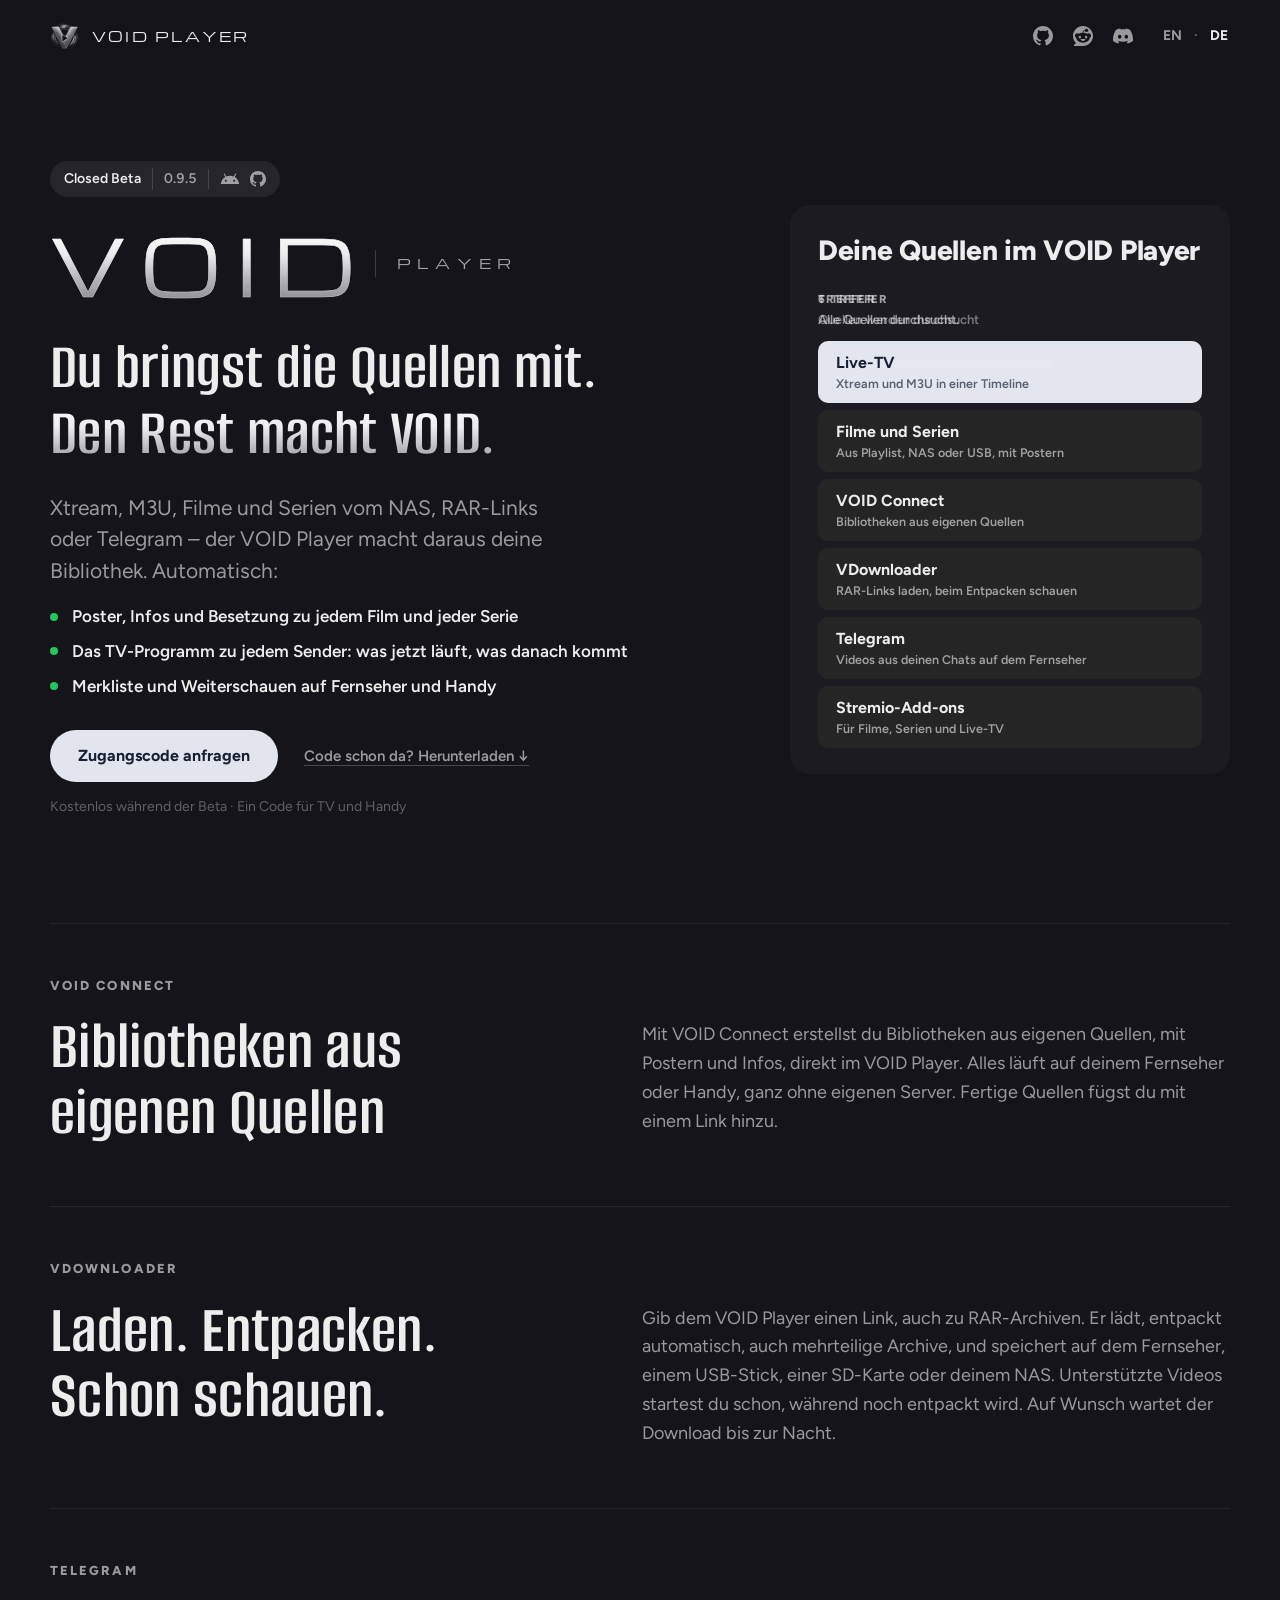
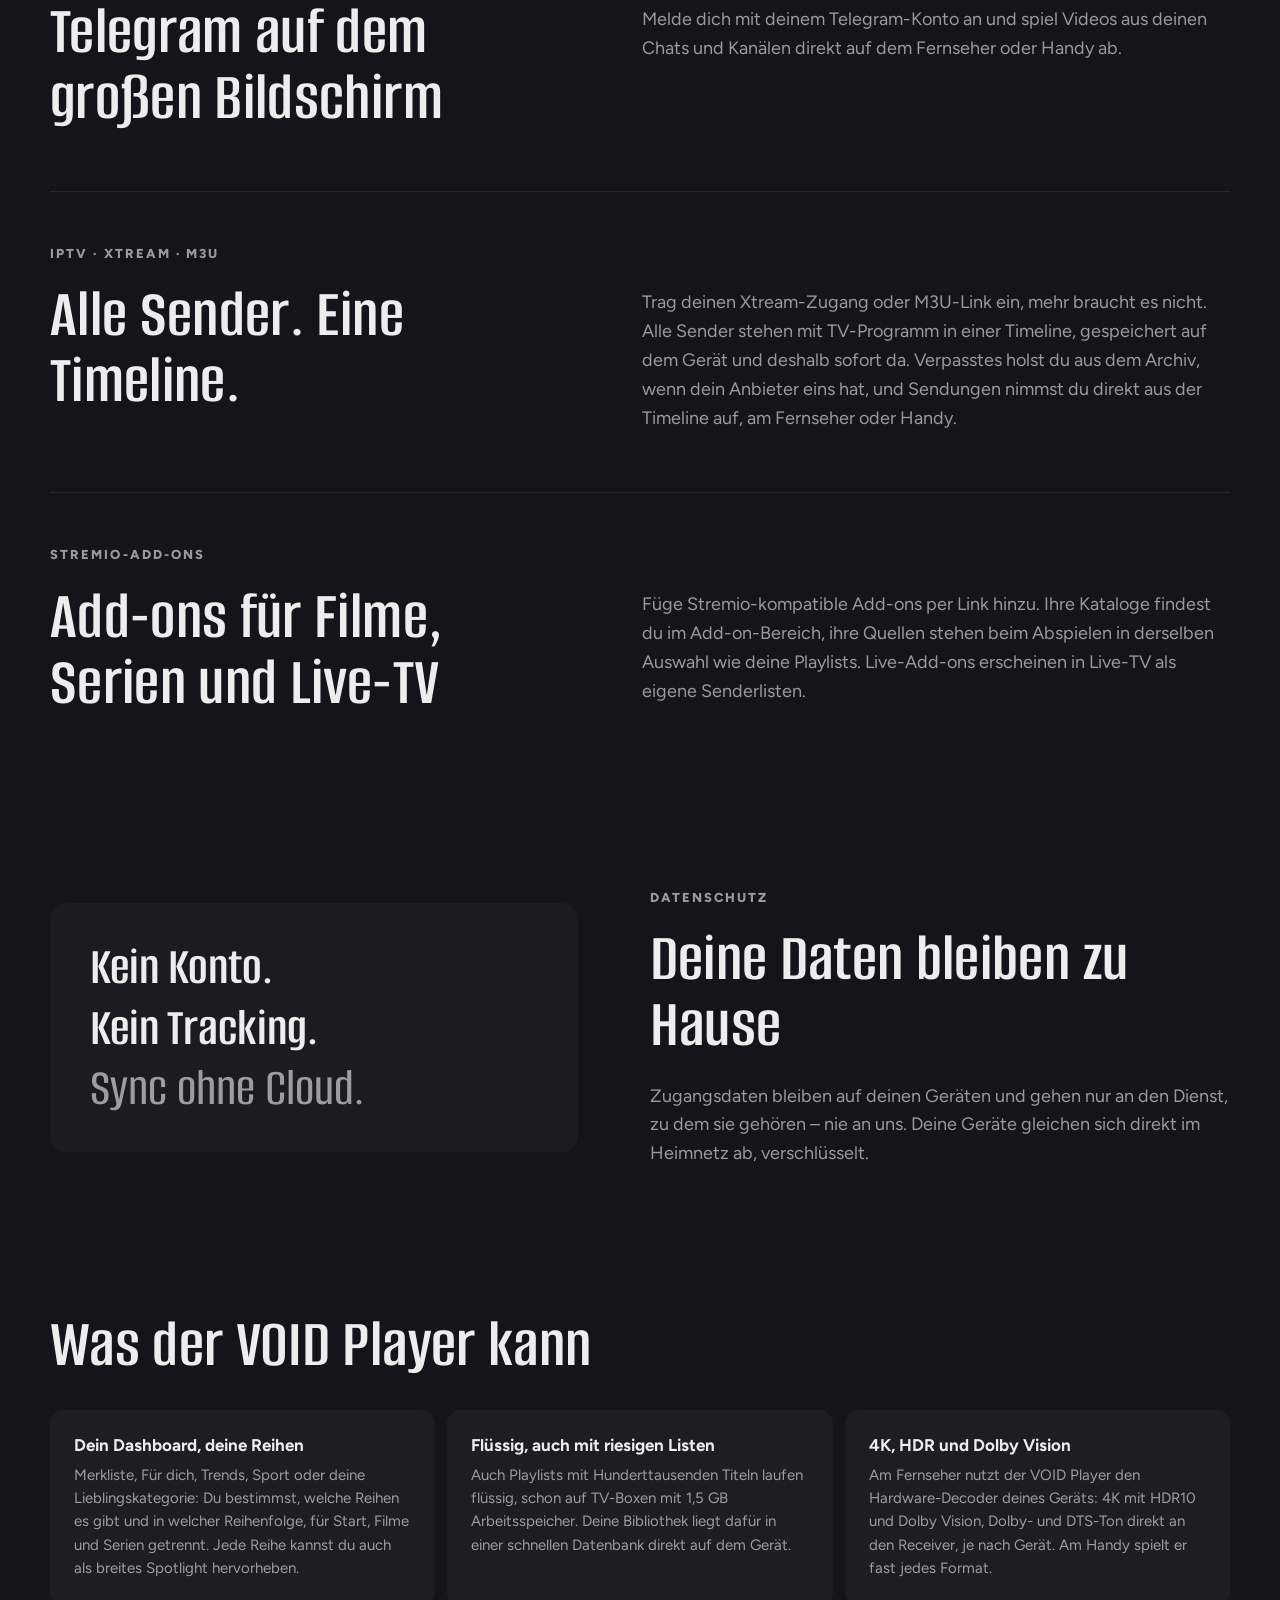
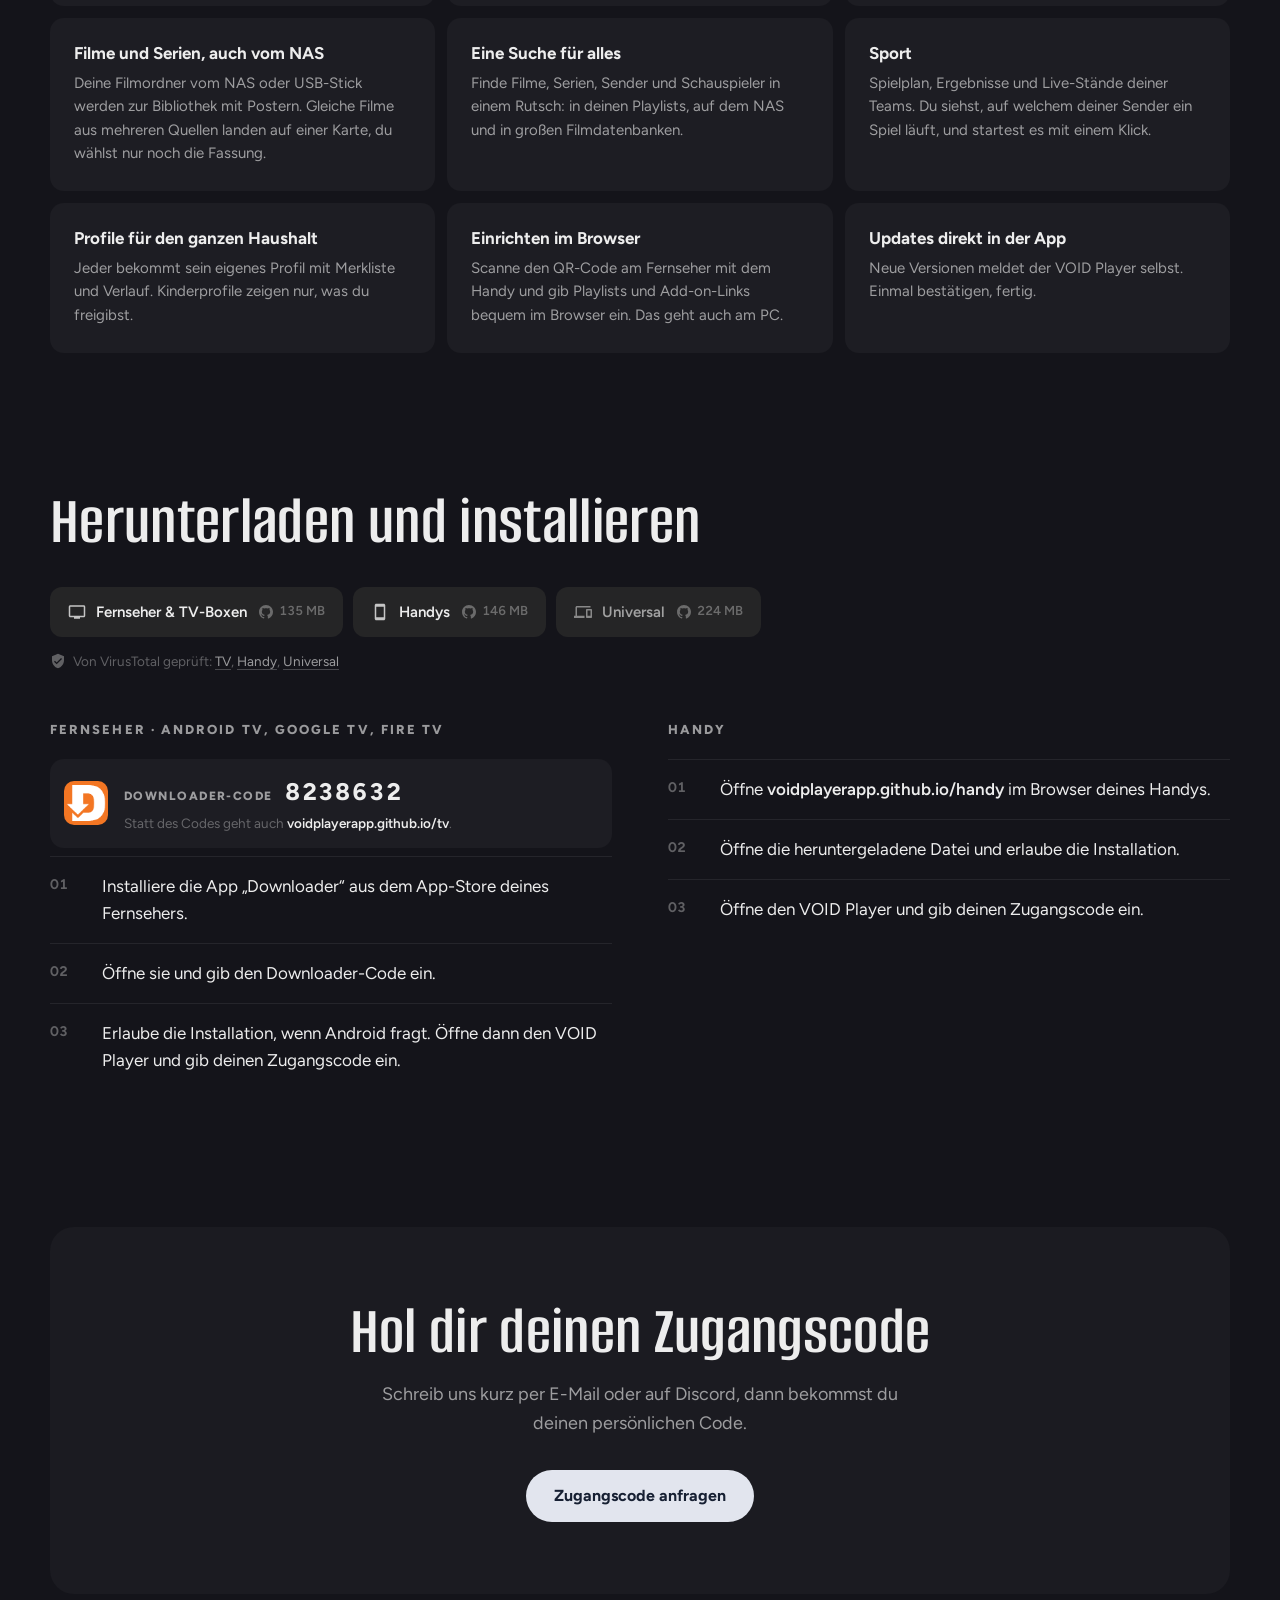
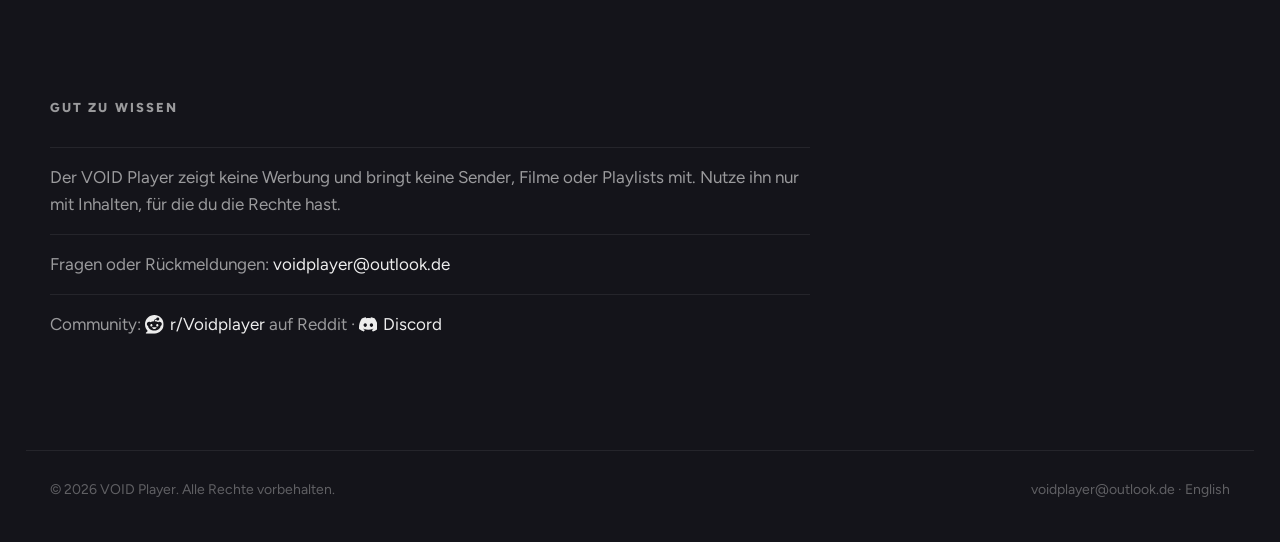
==== commit feafc16b: "VOID Player 0.9.5" ====
--- a/de/index.html
+++ b/de/index.html
@@ -55,7 +55,7 @@
   <main>
     <section class="hero wrap">
       <div class="hero-copy">
-        <p class="status"><span>Closed Beta</span><span class="status-version">0.9.4</span><span class="status-platform" role="img" aria-label="Für Android" title="Für Android"><svg class="icon" aria-hidden="true" focusable="false"><use href="#icon-android"/></svg></span><a class="status-source" href="https://github.com/voidplayerapp/void-player" title="VOID Player auf GitHub" aria-label="VOID Player auf GitHub"><svg class="icon" aria-hidden="true" focusable="false"><use href="#icon-github"/></svg></a></p>
+        <p class="status"><span>Closed Beta</span><span class="status-version">0.9.5</span><span class="status-platform" role="img" aria-label="Für Android" title="Für Android"><svg class="icon" aria-hidden="true" focusable="false"><use href="#icon-android"/></svg></span><a class="status-source" href="https://github.com/voidplayerapp/void-player" title="VOID Player auf GitHub" aria-label="VOID Player auf GitHub"><svg class="icon" aria-hidden="true" focusable="false"><use href="#icon-github"/></svg></a></p>
         <h1 class="lockup"><span class="lockup-void">VOID</span><span class="lockup-player">Player</span></h1>
         <p class="headline"><span>Du bringst die Quellen mit.</span> <span class="headline-accent">Den Rest macht VOID.</span></p>
         <p class="lead">Xtream, M3U, Filme und Serien vom NAS, RAR-Links oder Telegram – der VOID Player macht daraus deine Bibliothek. Automatisch:</p>
@@ -164,7 +164,7 @@
       <div class="download-row">
         <a class="dl" href="../tv/" aria-label="VOID Player für Fernseher und TV-Boxen von GitHub herunterladen" title="APK-Download über GitHub"><svg class="icon dl-icon" aria-hidden="true" focusable="false"><use href="#icon-tv"/></svg><span>Fernseher &amp; TV-Boxen</span><span class="size"><svg class="icon dl-source" aria-hidden="true" focusable="false"><use href="#icon-github"/></svg><span>135 MB</span></span></a>
         <a class="dl" href="../handy/" aria-label="VOID Player für Android-Handys von GitHub herunterladen" title="APK-Download über GitHub"><svg class="icon dl-icon" aria-hidden="true" focusable="false"><use href="#icon-phone"/></svg><span>Handys</span><span class="size"><svg class="icon dl-source" aria-hidden="true" focusable="false"><use href="#icon-github"/></svg><span>146 MB</span></span></a>
-        <a class="dl dl-quiet" href="../universal/" aria-label="VOID Player für ARM-Geräte von GitHub herunterladen" title="APK-Download über GitHub"><svg class="icon dl-icon" aria-hidden="true" focusable="false"><use href="#icon-devices"/></svg><span>Universal</span><span class="size"><svg class="icon dl-source" aria-hidden="true" focusable="false"><use href="#icon-github"/></svg><span>223 MB</span></span></a>
+        <a class="dl dl-quiet" href="../universal/" aria-label="VOID Player für ARM-Geräte von GitHub herunterladen" title="APK-Download über GitHub"><svg class="icon dl-icon" aria-hidden="true" focusable="false"><use href="#icon-devices"/></svg><span>Universal</span><span class="size"><svg class="icon dl-source" aria-hidden="true" focusable="false"><use href="#icon-github"/></svg><span>224 MB</span></span></a>
       </div>
       <p class="vt"><svg class="icon vt-icon" aria-hidden="true" focusable="false"><use href="#icon-verified"/></svg><span>Von VirusTotal geprüft:</span> <a href="https://www.virustotal.com/gui/file/4369be408df0bf2d71298c66ff9a785bbb65d68636534a12876f0b03c51d10e9">TV</a>, <a href="https://www.virustotal.com/gui/file/2af36ff0ce894506cc75f662e152ea3c5c1d259c405e689803e8cb106aafff05">Handy</a>, <a href="https://www.virustotal.com/gui/file/80dda3a0fba3e22313e6f3fd7bd41bdfa0786c22afdf7bceeb732f3445876955">Universal</a></p>
       <div class="install-cols">
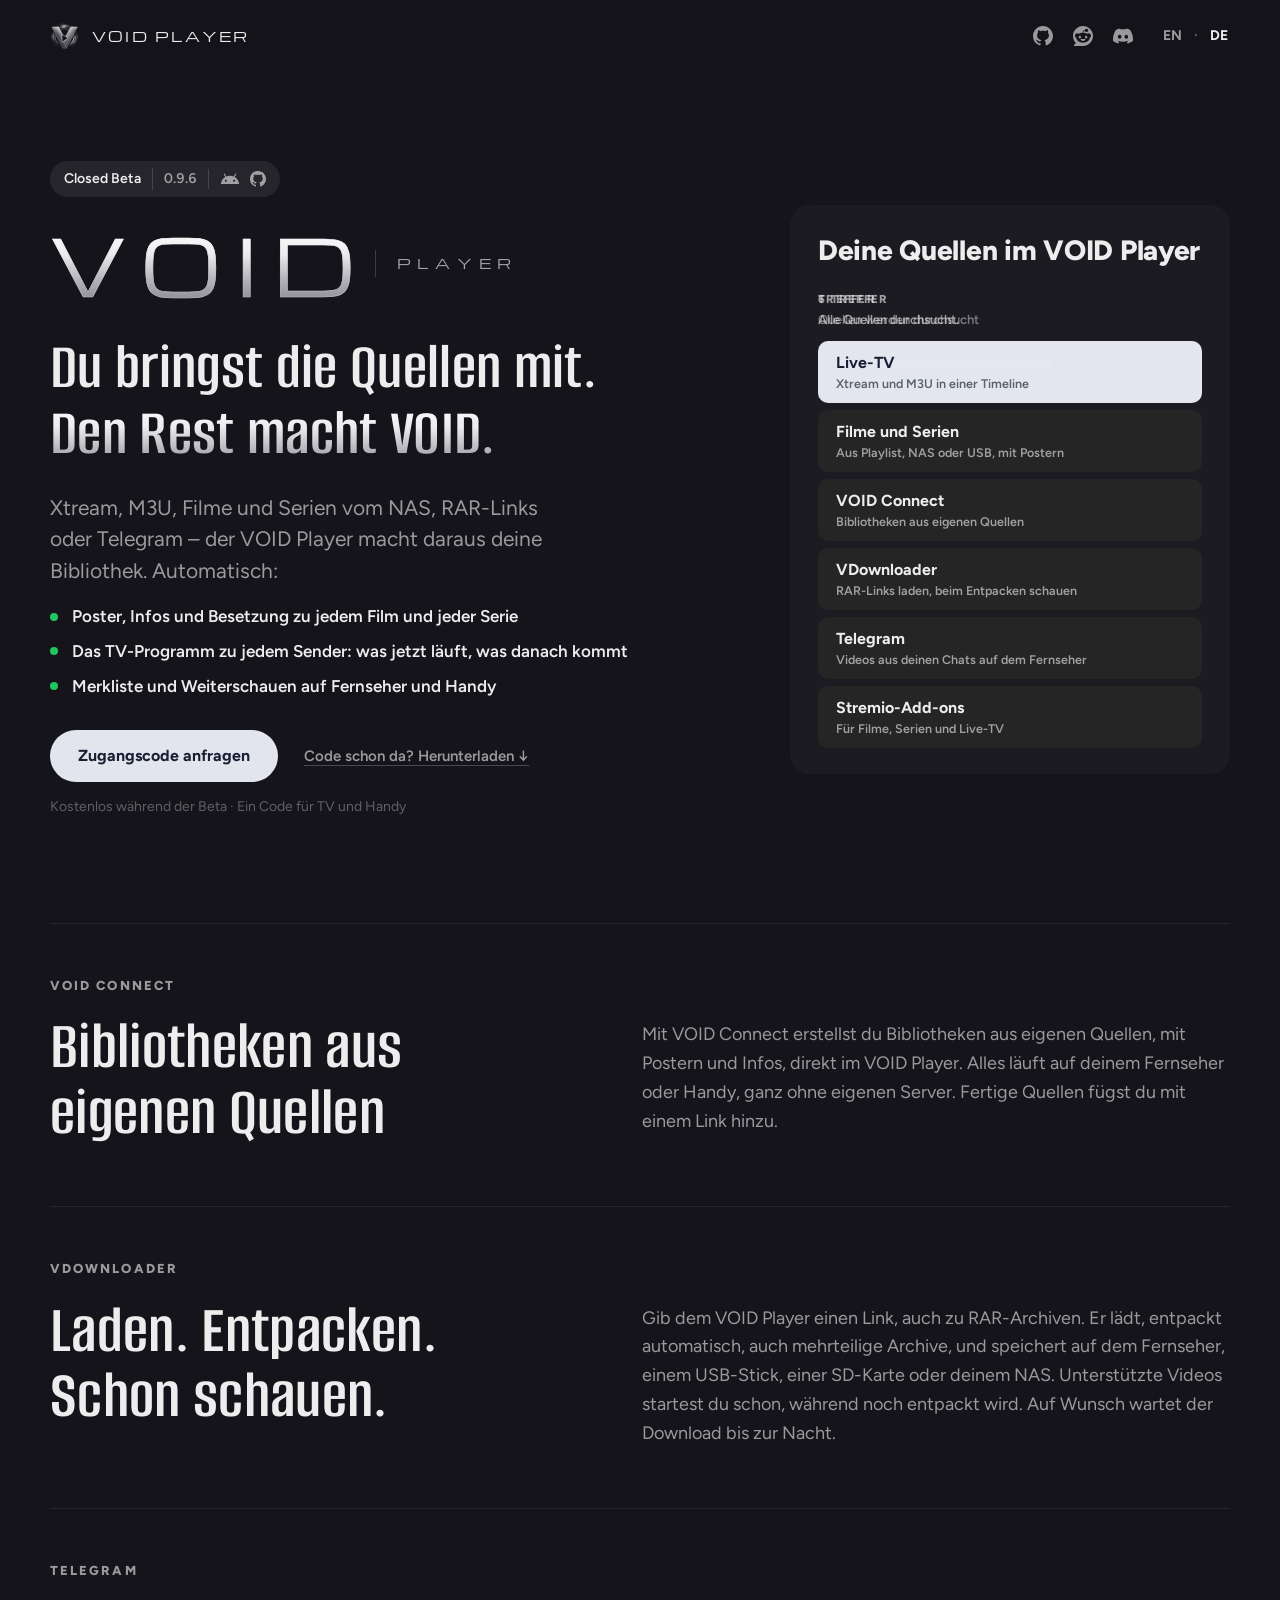
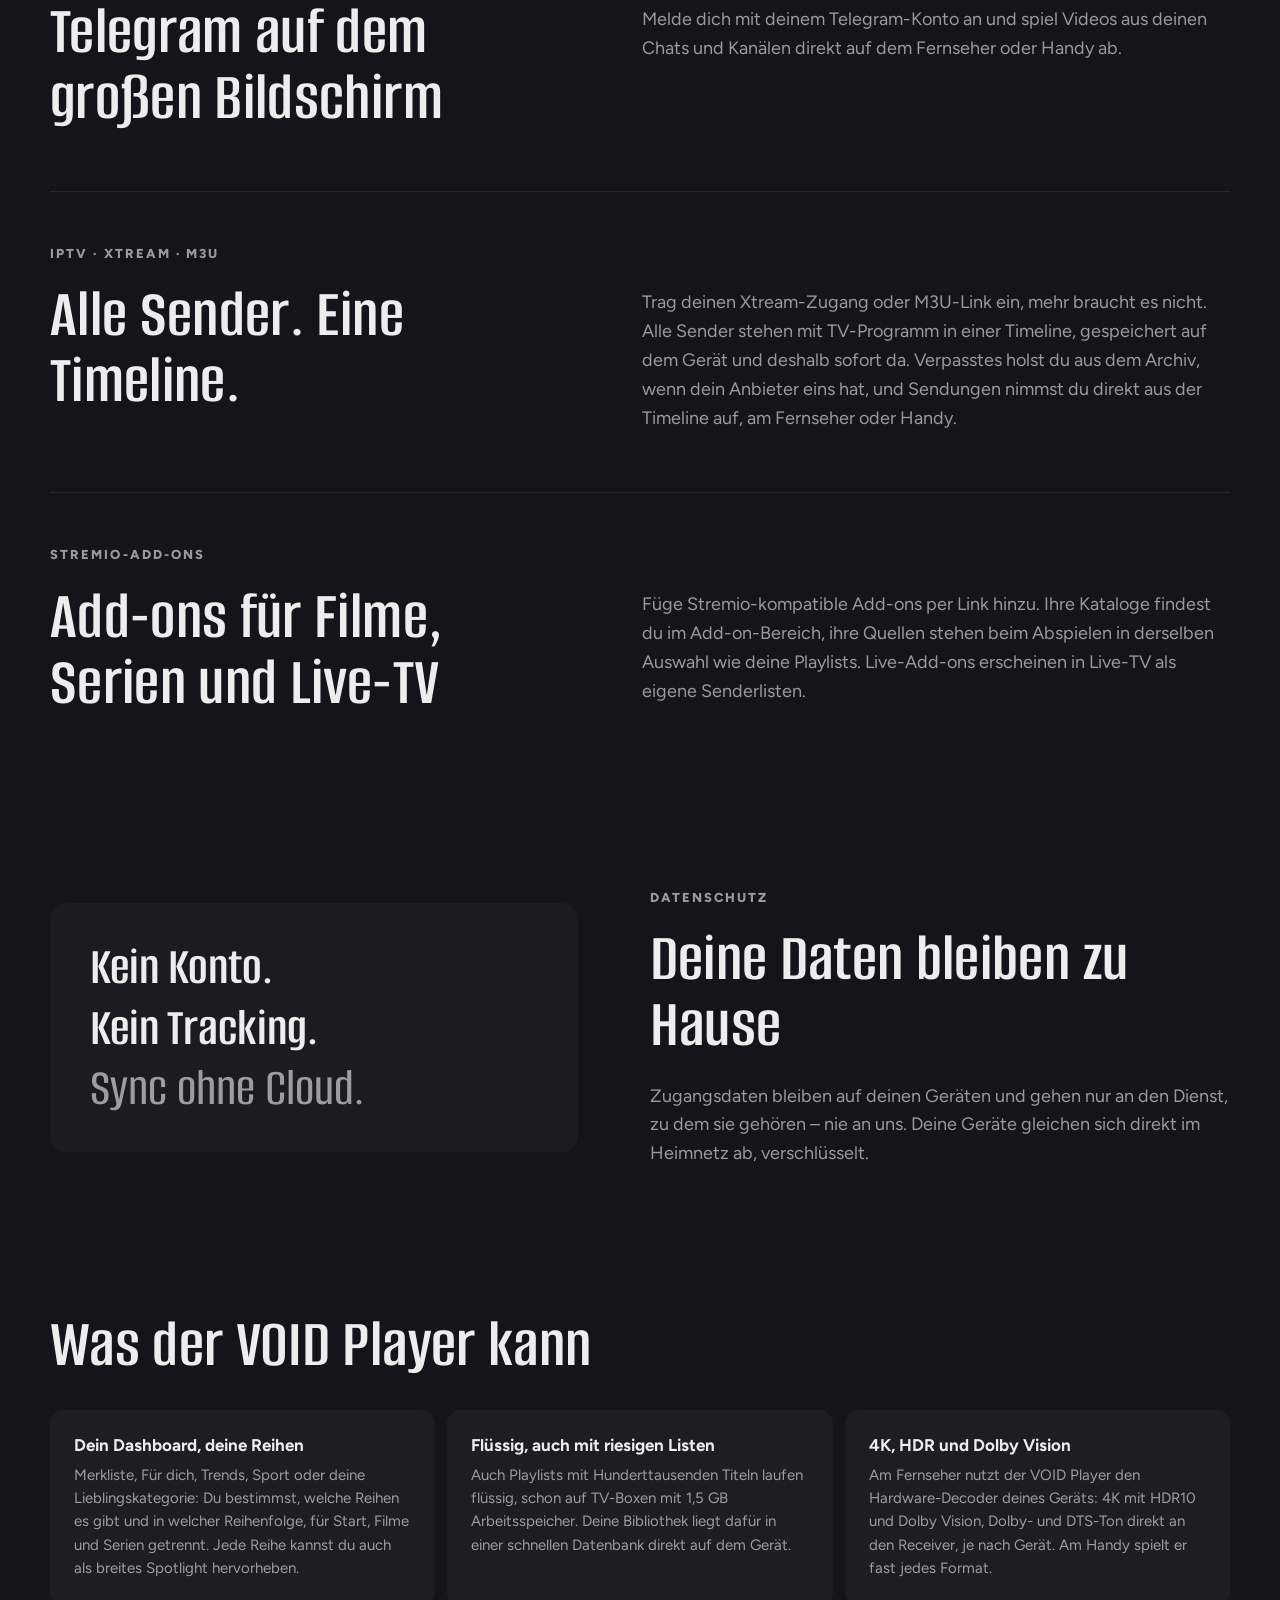
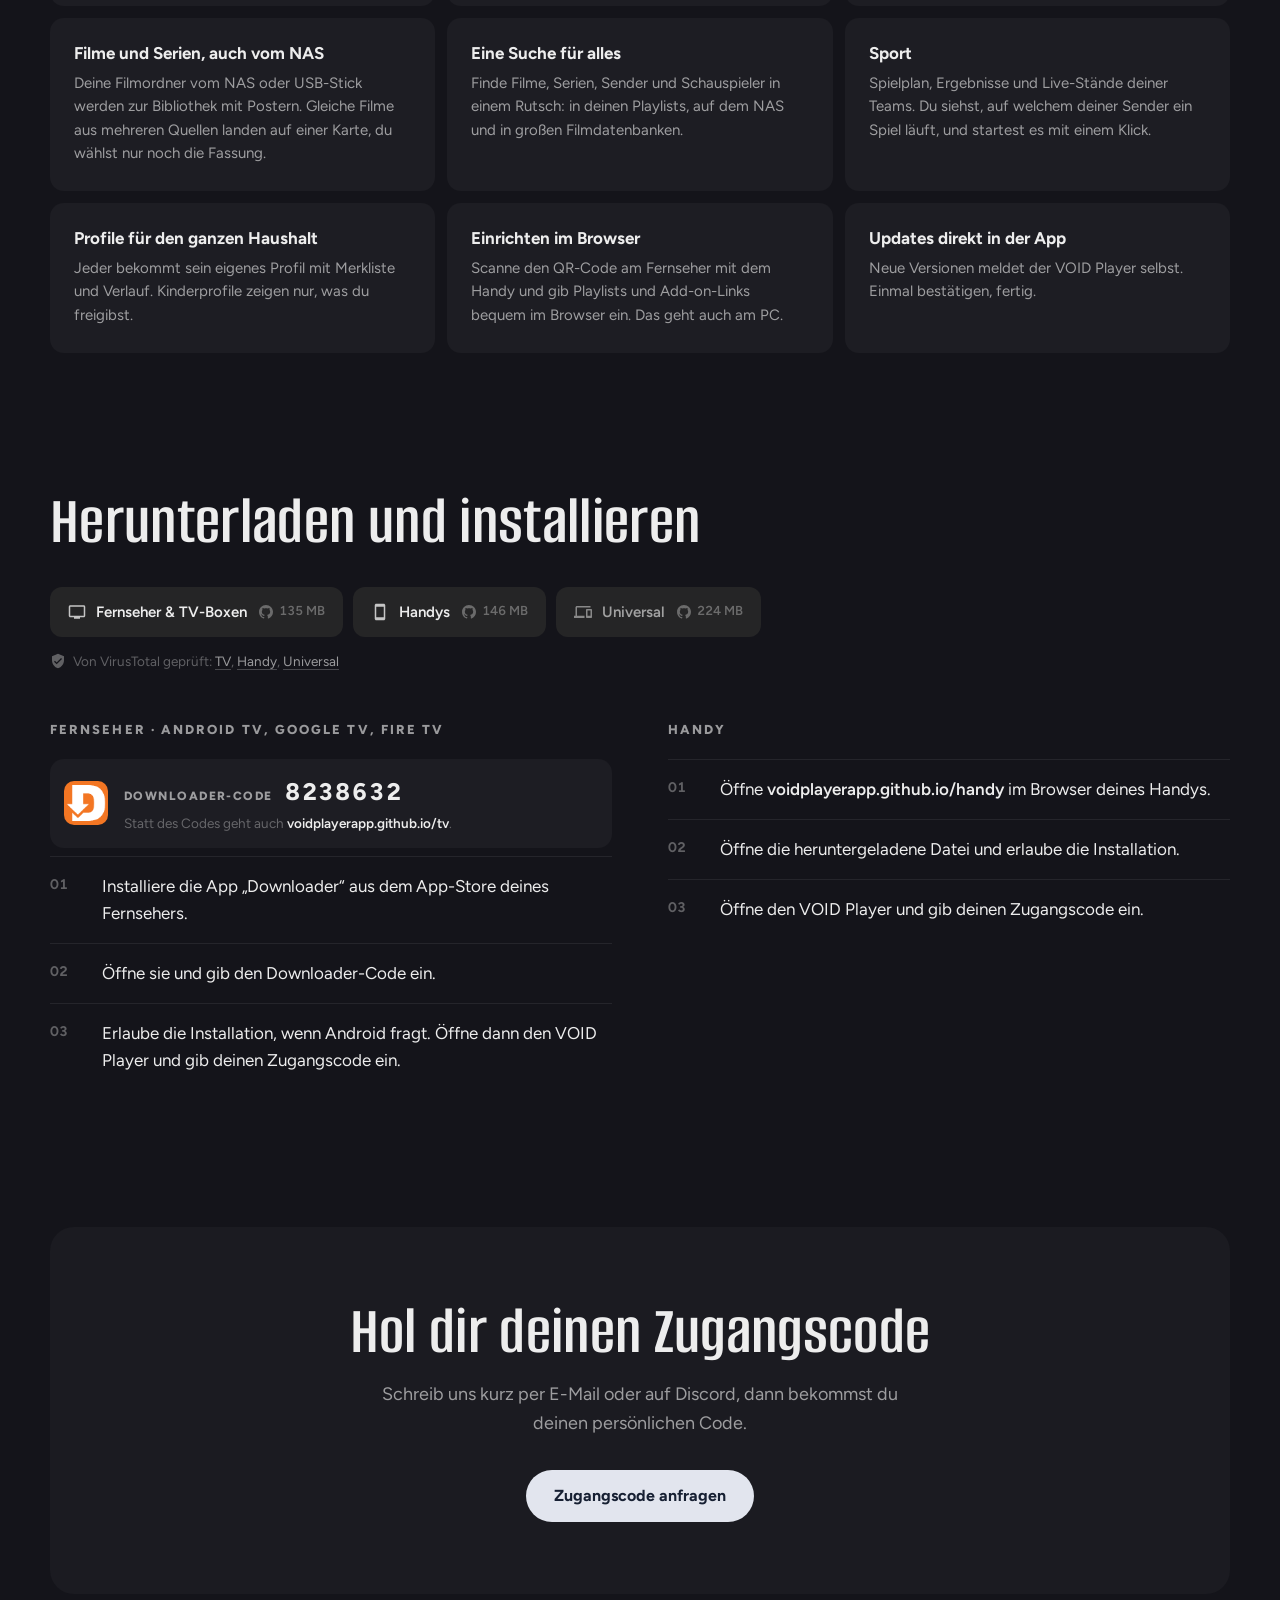
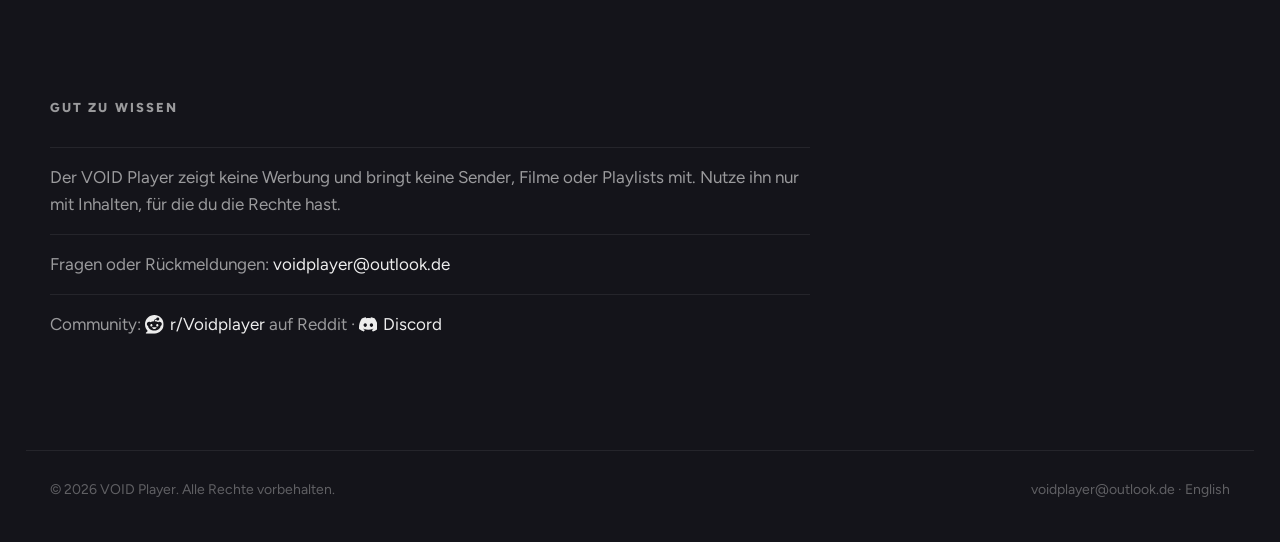
==== commit 3032298a: "VOID Player 0.9.6" ====
--- a/de/index.html
+++ b/de/index.html
@@ -55,7 +55,7 @@
   <main>
     <section class="hero wrap">
       <div class="hero-copy">
-        <p class="status"><span>Closed Beta</span><span class="status-version">0.9.5</span><span class="status-platform" role="img" aria-label="Für Android" title="Für Android"><svg class="icon" aria-hidden="true" focusable="false"><use href="#icon-android"/></svg></span><a class="status-source" href="https://github.com/voidplayerapp/void-player" title="VOID Player auf GitHub" aria-label="VOID Player auf GitHub"><svg class="icon" aria-hidden="true" focusable="false"><use href="#icon-github"/></svg></a></p>
+        <p class="status"><span>Closed Beta</span><span class="status-version">0.9.6</span><span class="status-platform" role="img" aria-label="Für Android" title="Für Android"><svg class="icon" aria-hidden="true" focusable="false"><use href="#icon-android"/></svg></span><a class="status-source" href="https://github.com/voidplayerapp/void-player" title="VOID Player auf GitHub" aria-label="VOID Player auf GitHub"><svg class="icon" aria-hidden="true" focusable="false"><use href="#icon-github"/></svg></a></p>
         <h1 class="lockup"><span class="lockup-void">VOID</span><span class="lockup-player">Player</span></h1>
         <p class="headline"><span>Du bringst die Quellen mit.</span> <span class="headline-accent">Den Rest macht VOID.</span></p>
         <p class="lead">Xtream, M3U, Filme und Serien vom NAS, RAR-Links oder Telegram – der VOID Player macht daraus deine Bibliothek. Automatisch:</p>
